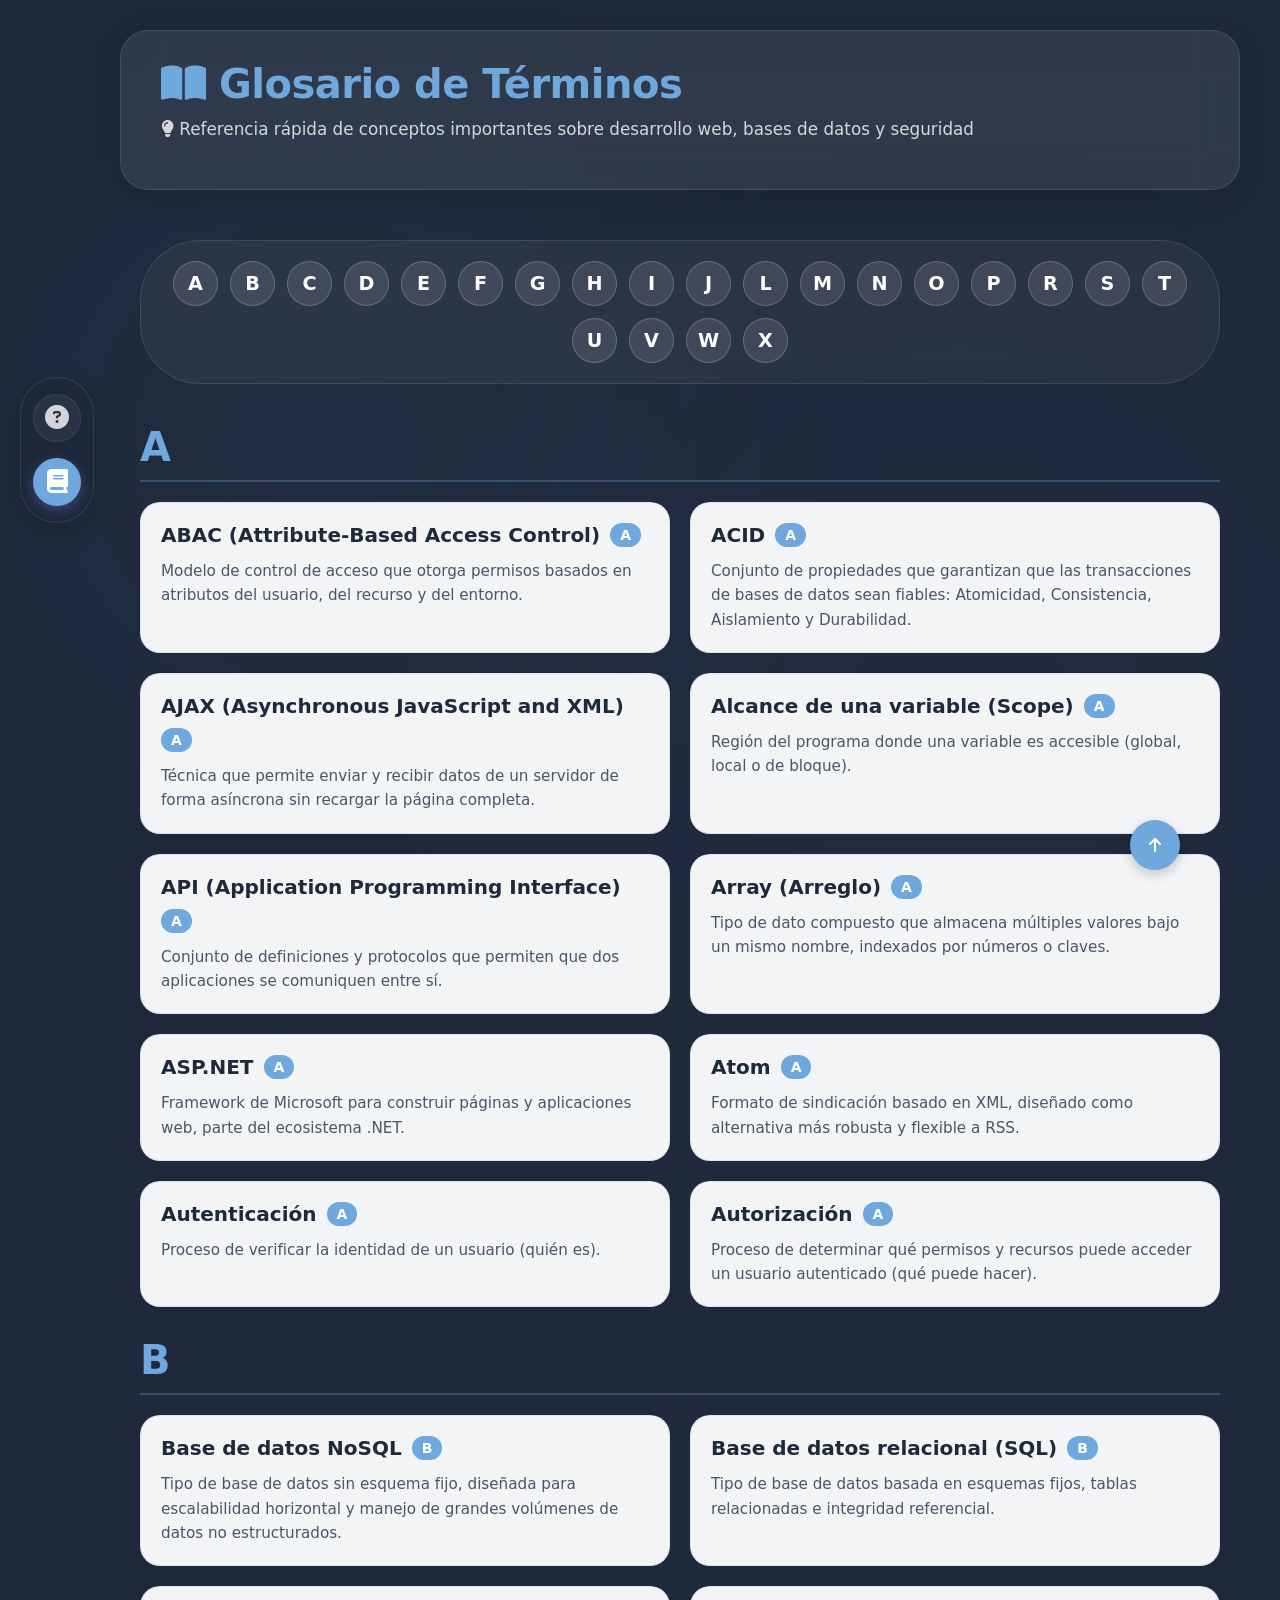
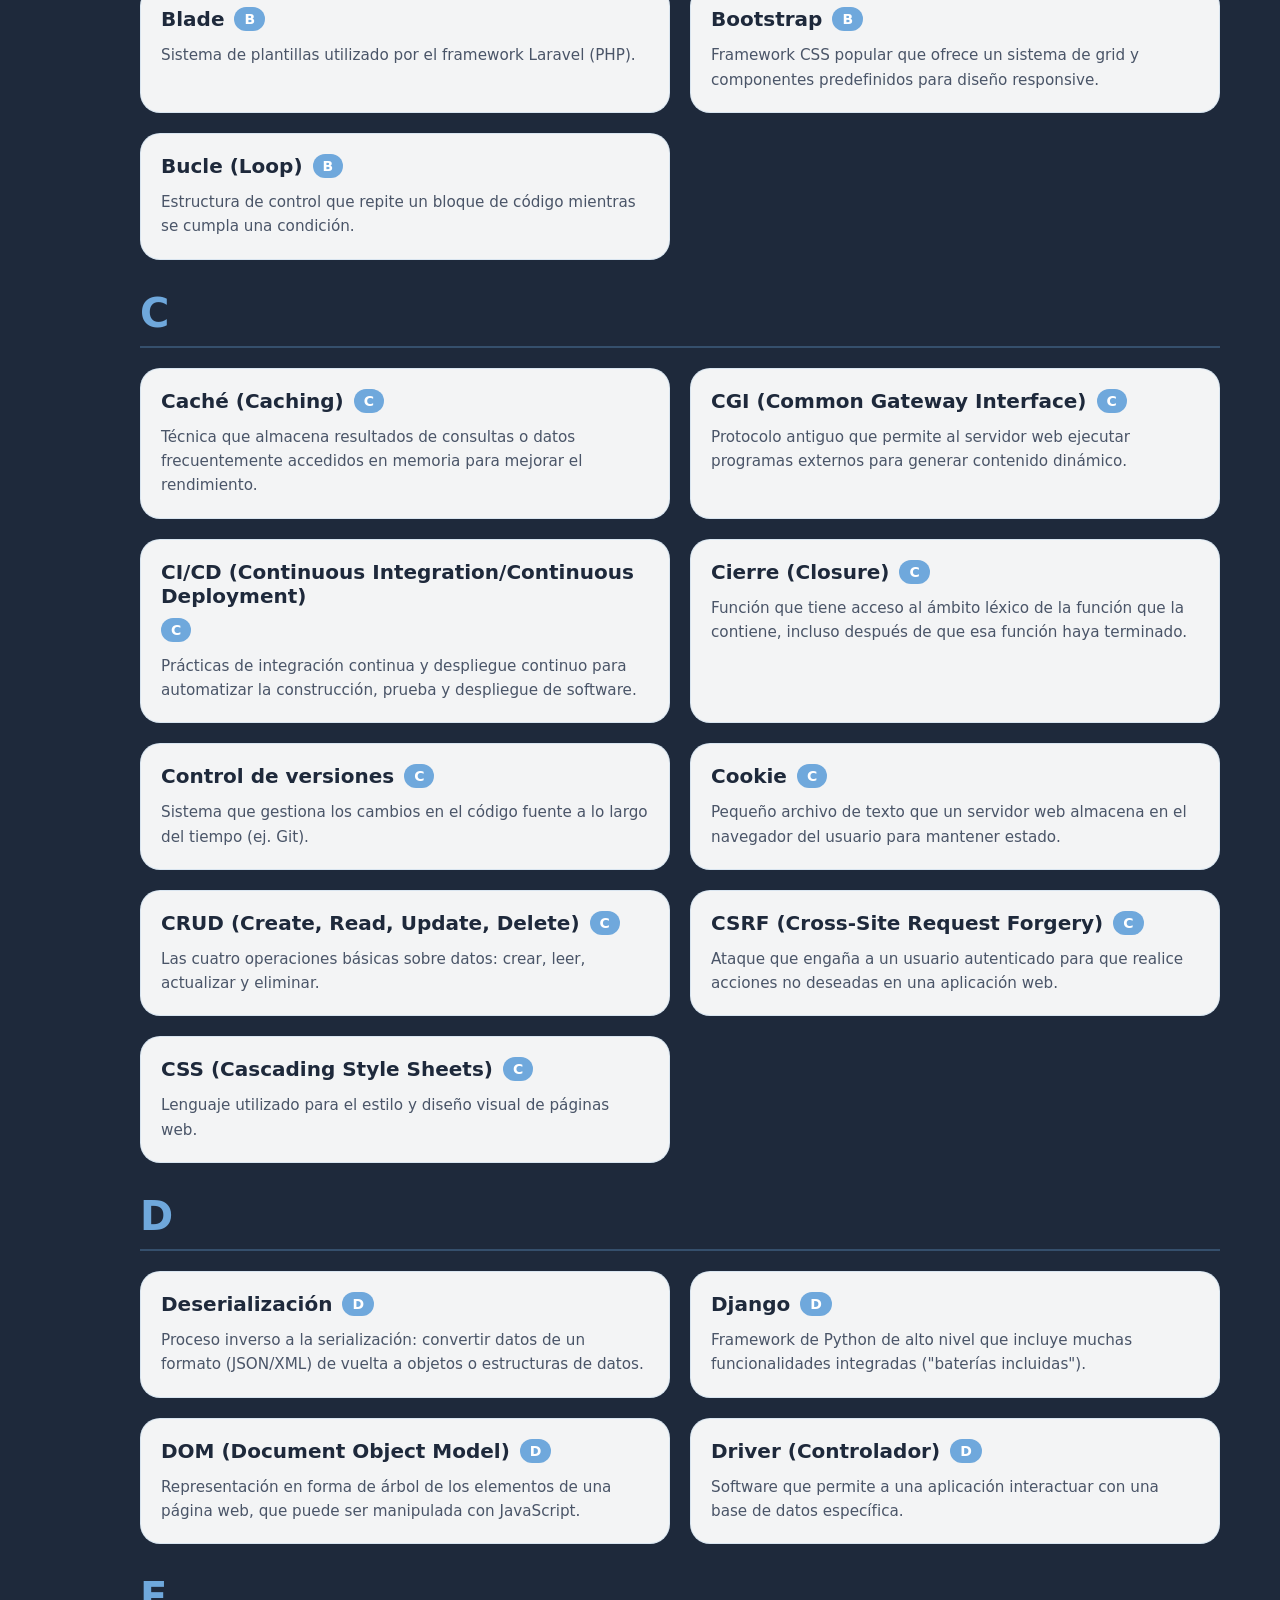
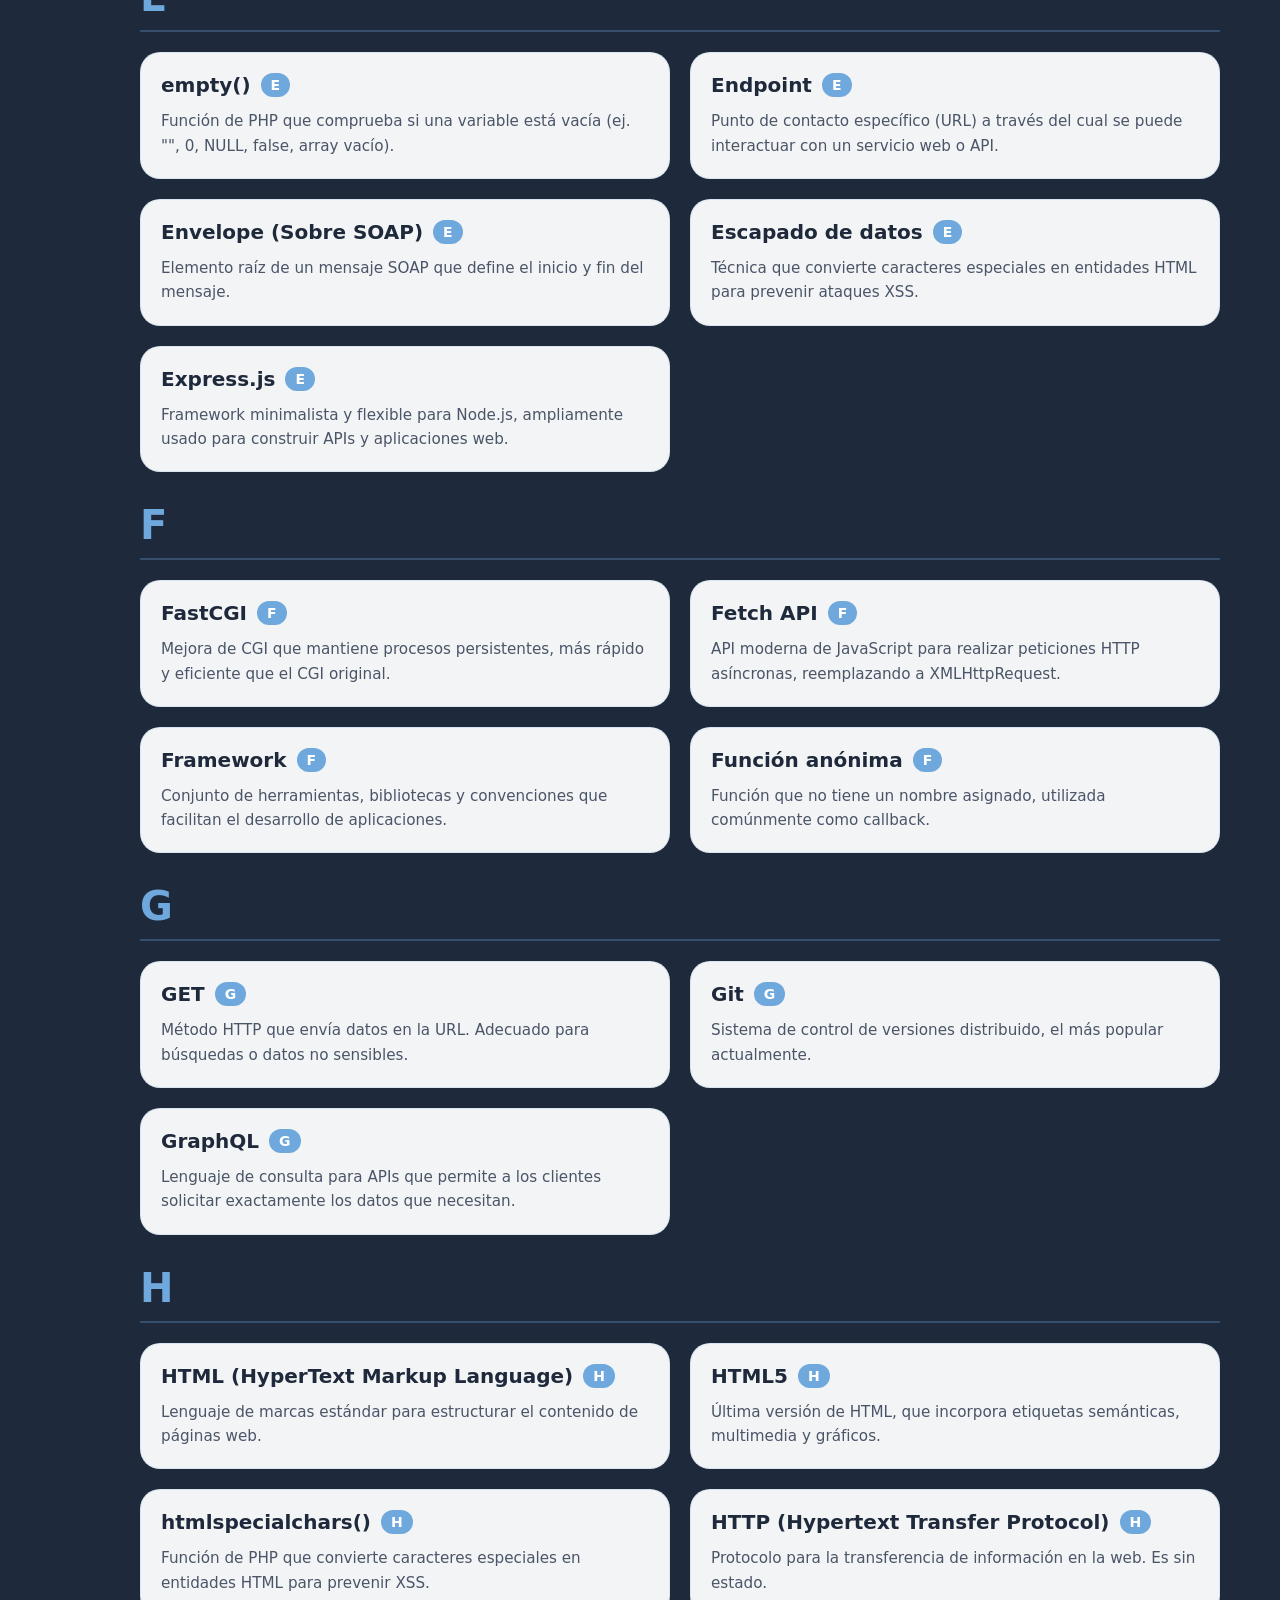
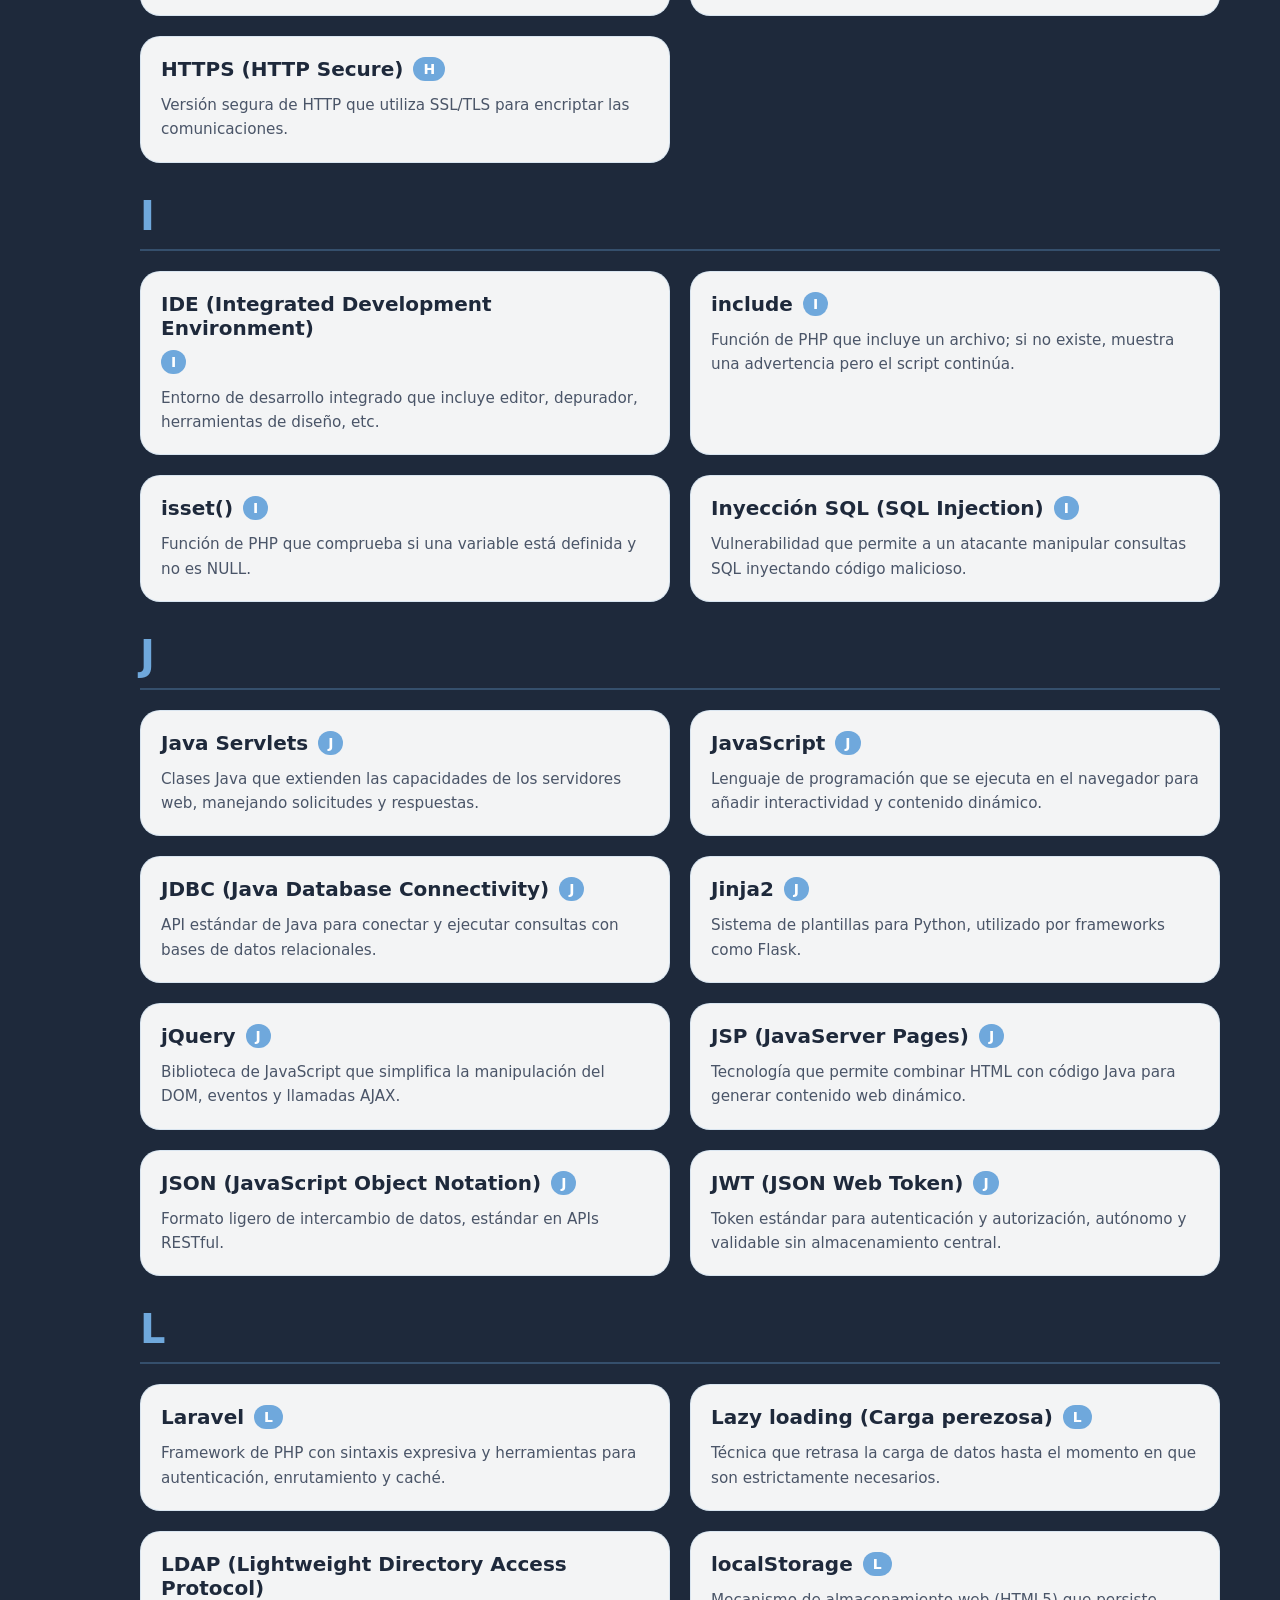
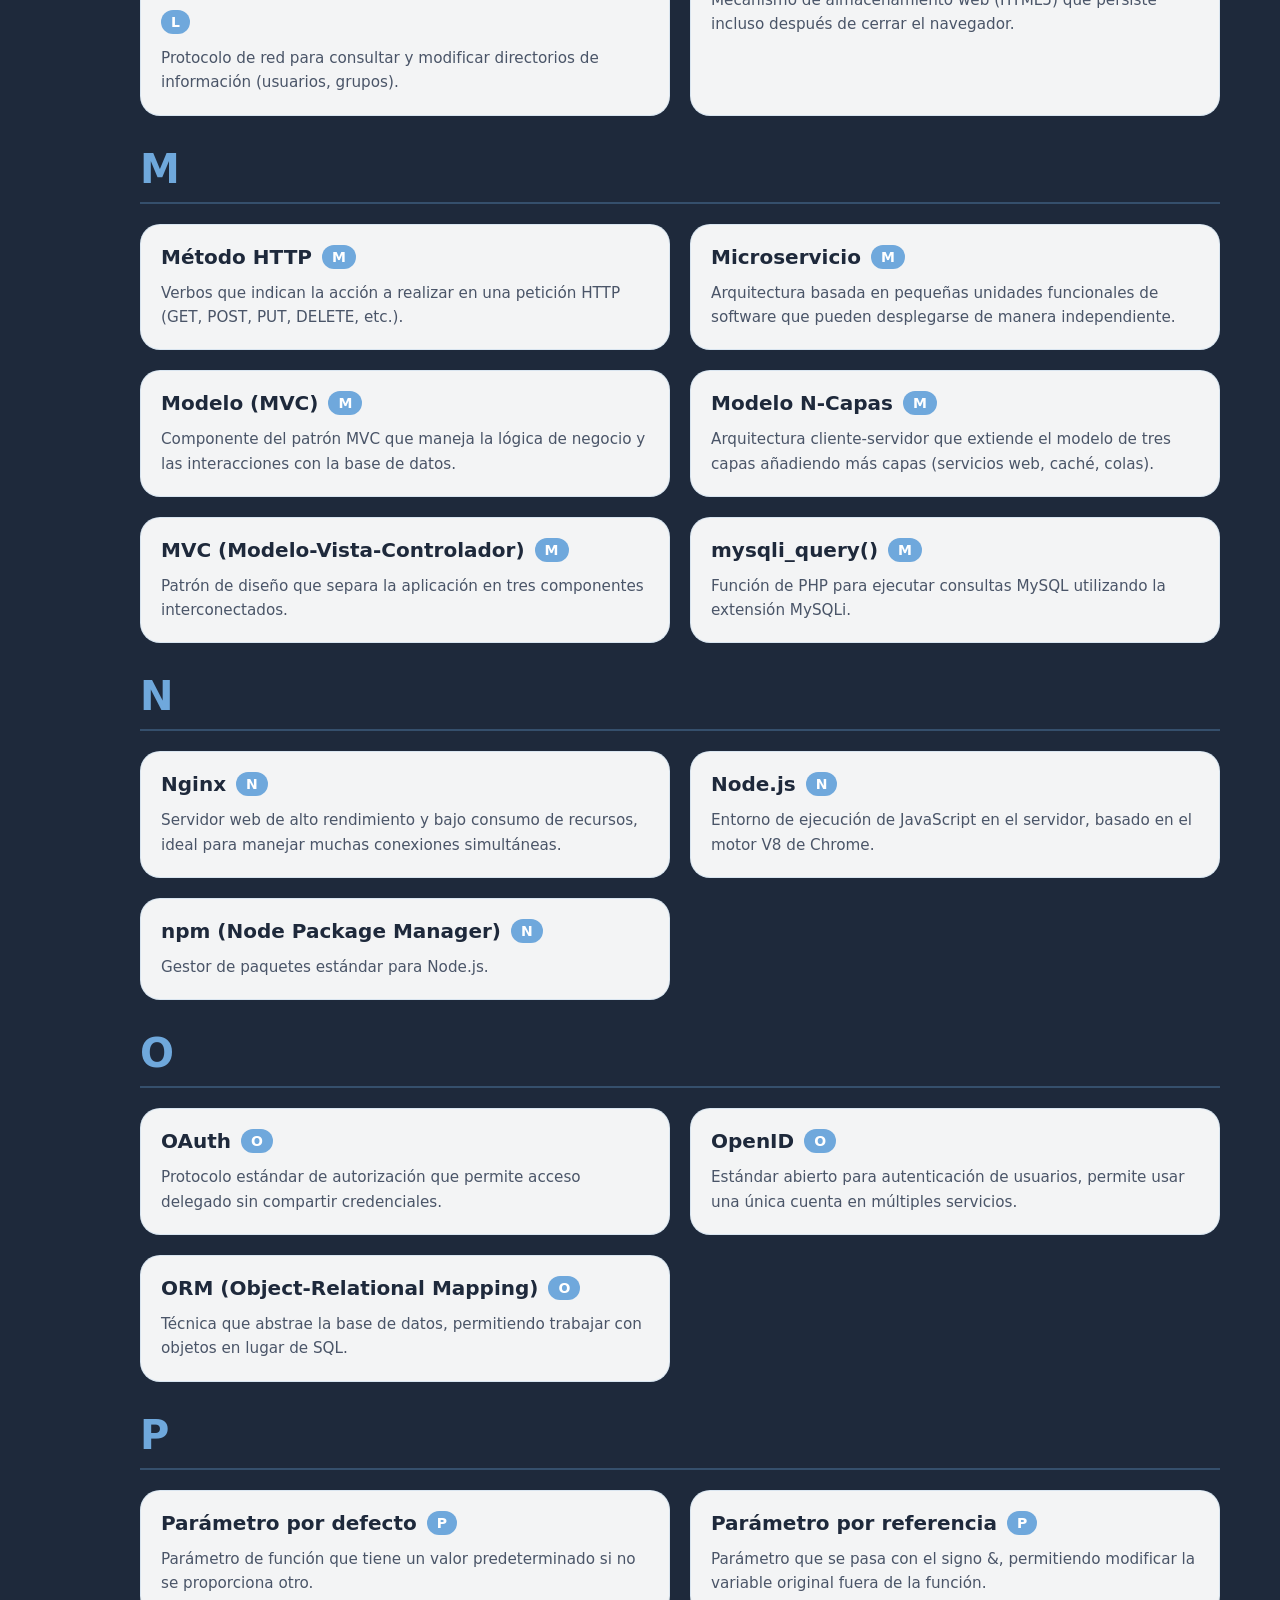
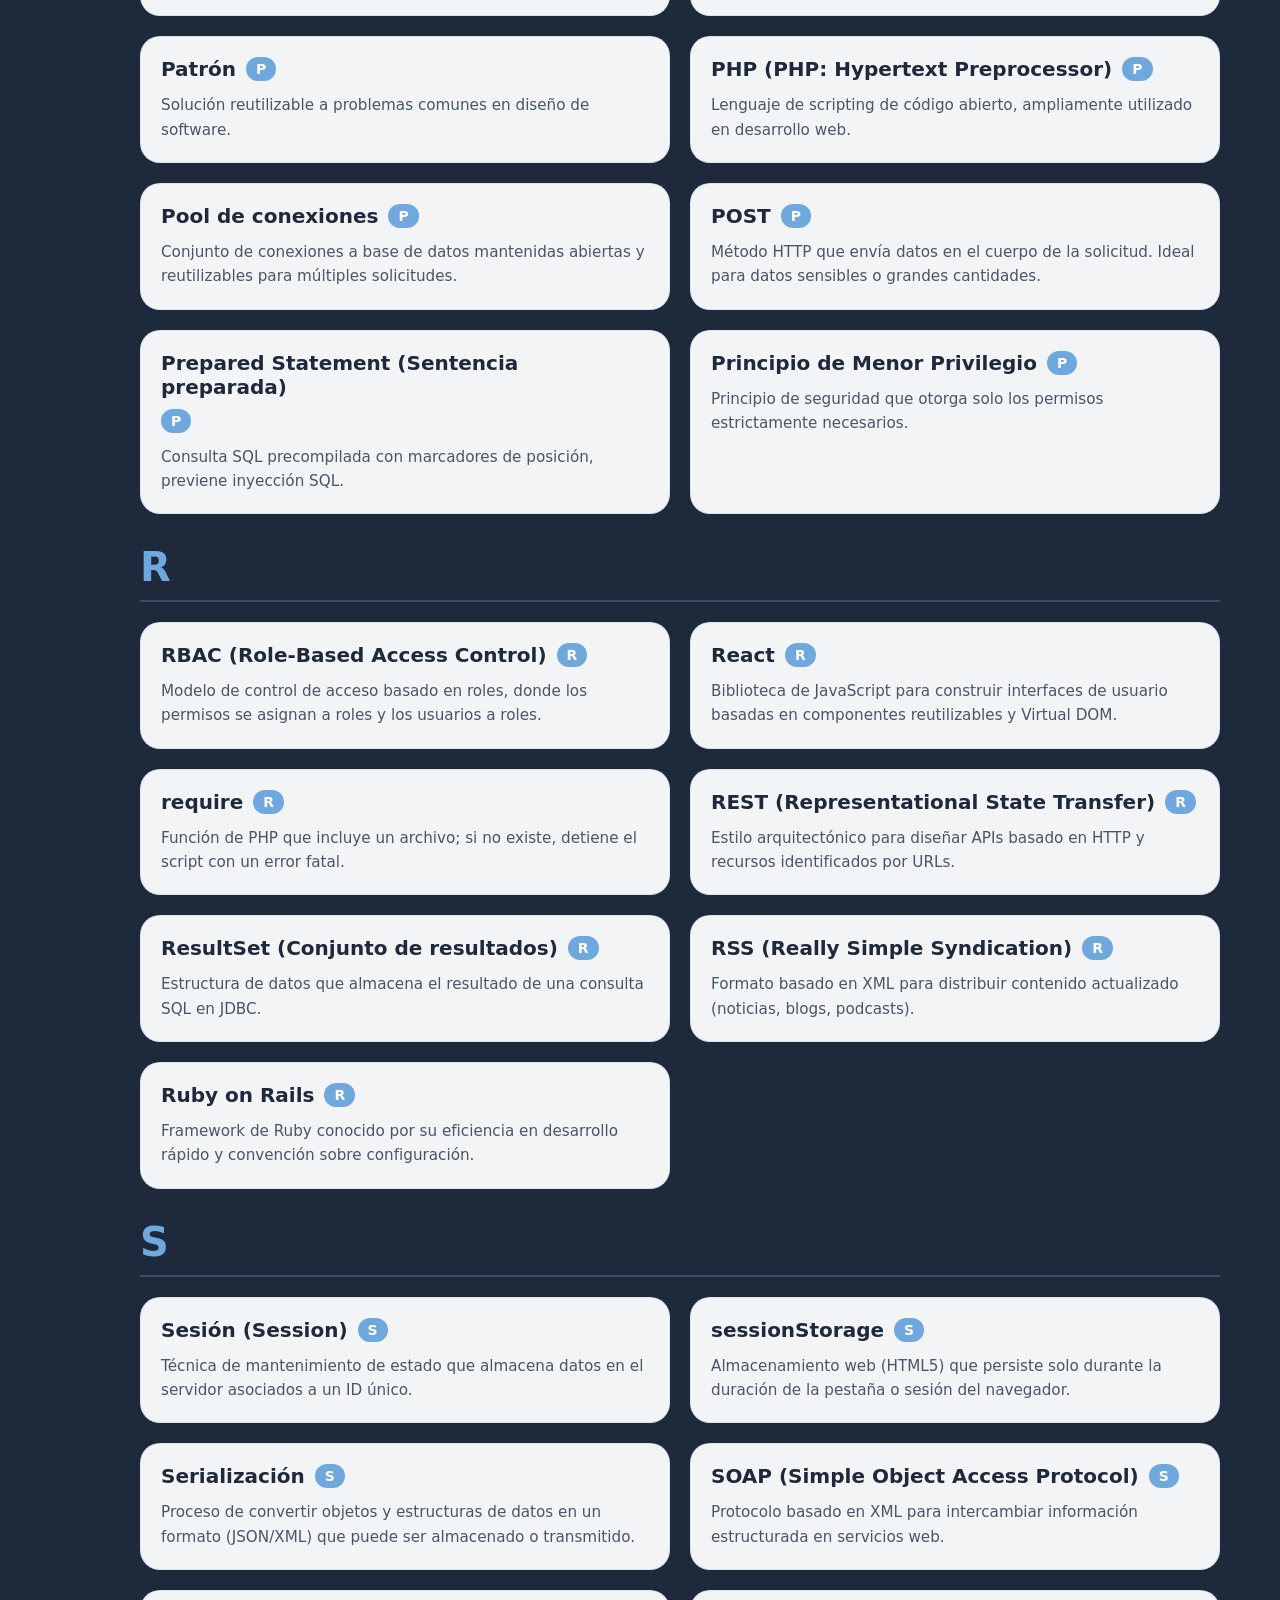
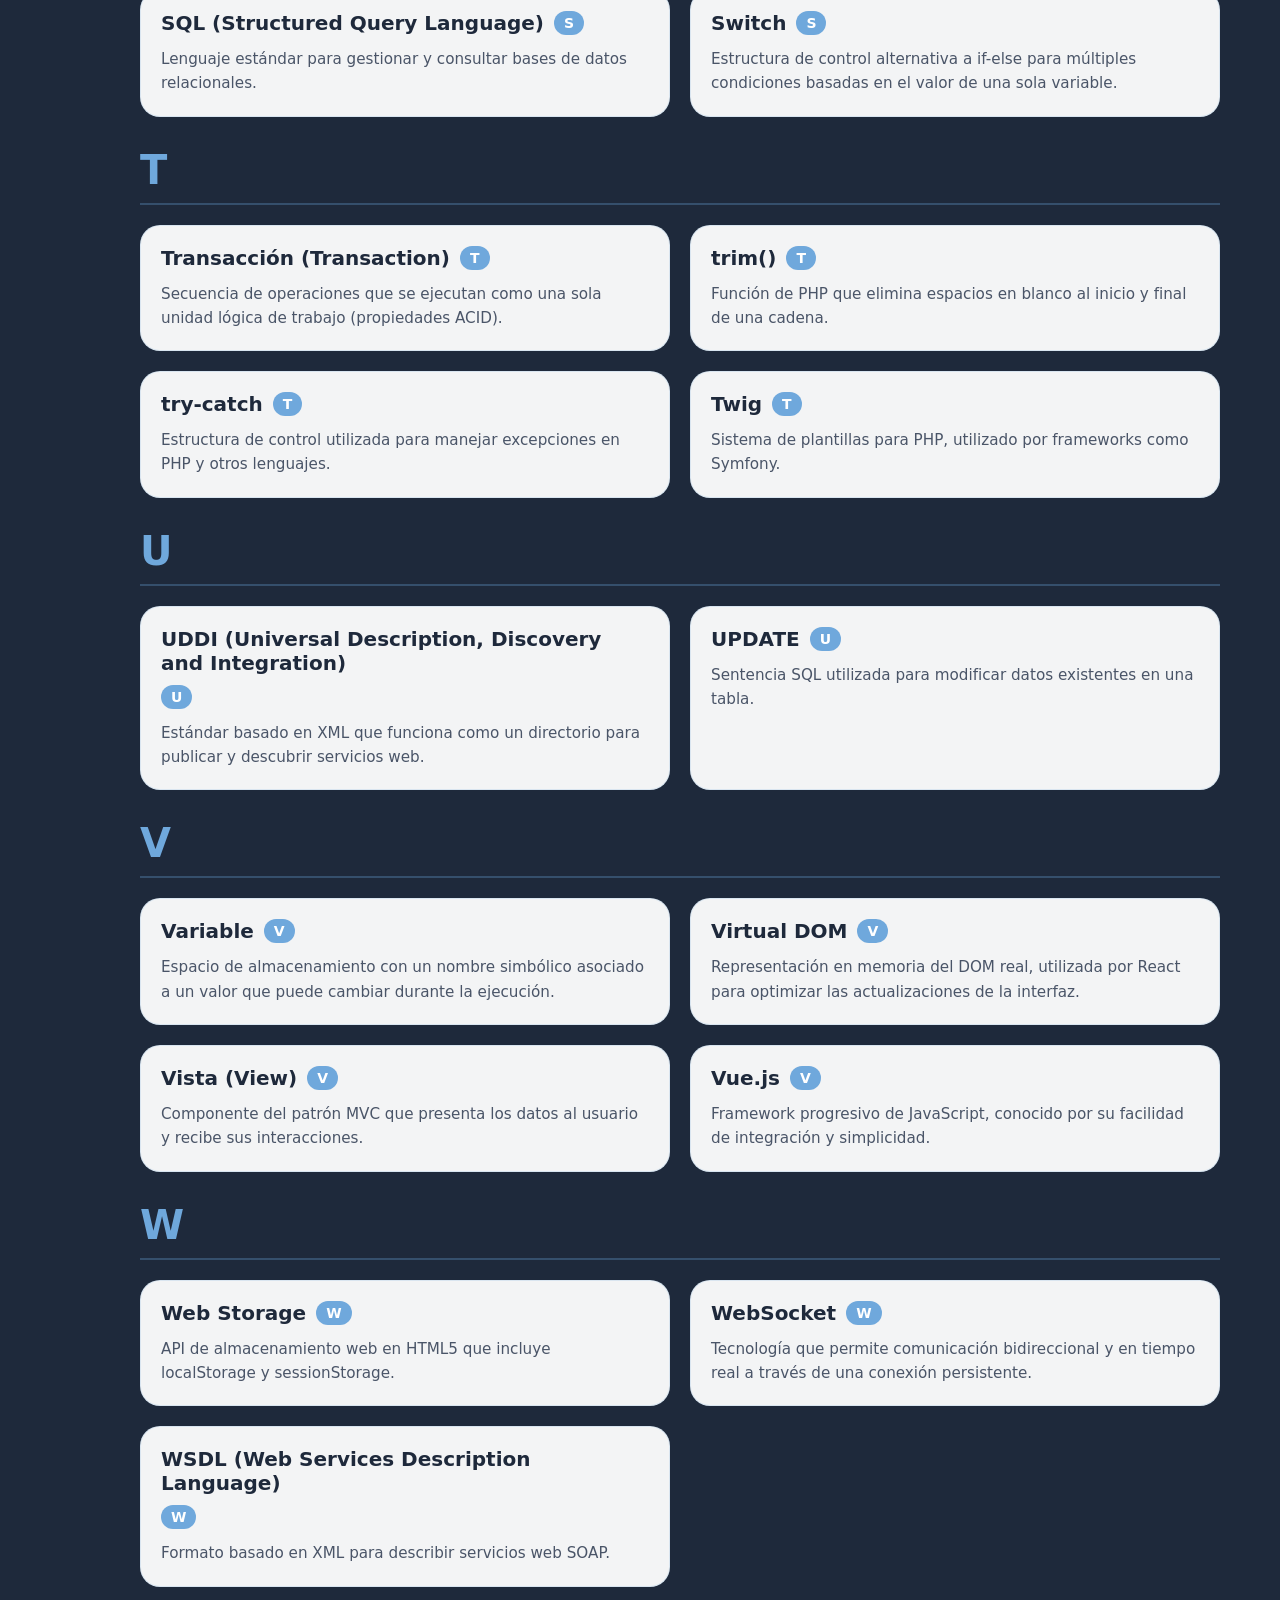
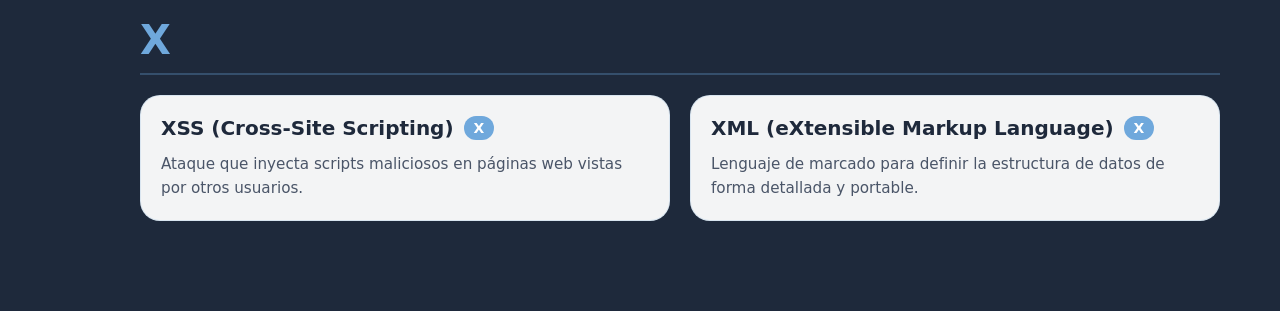
==== glossary.html @ 08b2f238 "Commit inicial: aplicación de test con glosario y guardado de progreso" ====
<!DOCTYPE html>
<html lang="es">
<head>
    <meta charset="UTF-8">
    <meta name="viewport" content="width=device-width, initial-scale=1.0">
    <title>Glosario - Quiz Test</title>
    <link rel="stylesheet" href="https://cdnjs.cloudflare.com/ajax/libs/font-awesome/6.4.0/css/all.min.css">
    <link rel="stylesheet" href="style.css">
    <style>
        /* Estilos específicos para el glosario */
        .glossary-container {
            max-width: 1200px;
            margin: 0 auto;
            padding: 20px;
        }

        .glossary-header {
            text-align: center;
            margin-bottom: 40px;
        }

        .glossary-header h1 {
            font-size: 2.5em;
            color: #6fa8dc;
            margin-bottom: 10px;
        }

        .glossary-header p {
            color: rgba(255, 255, 255, 0.8);
        }

        /* Letras de navegación rápida */
        .letter-nav {
            display: flex;
            flex-wrap: wrap;
            justify-content: center;
            gap: 12px;
            margin-bottom: 40px;
            padding: 20px;
            background: rgba(255, 255, 255, 0.05);
            backdrop-filter: blur(10px);
            border-radius: 60px;
            border: 1px solid rgba(255, 255, 255, 0.1);
            position: sticky;
            top: 20px;
            z-index: 10;
        }

        .letter-link {
            width: 45px;
            height: 45px;
            display: flex;
            align-items: center;
            justify-content: center;
            background: rgba(255, 255, 255, 0.1);
            border-radius: 50%;
            text-decoration: none;
            color: white;
            font-weight: bold;
            font-size: 1.2em;
            transition: all 0.3s ease;
            border: 1px solid rgba(255, 255, 255, 0.2);
        }

        .letter-link:hover {
            background: #6fa8dc;
            transform: translateY(-2px);
            box-shadow: 0 4px 12px rgba(111, 168, 220, 0.4);
        }

        /* Tarjetas de términos */
        .terms-section {
            margin-bottom: 40px;
        }

        .letter-section {
            margin-bottom: 30px;
            scroll-margin-top: 100px;
        }

        .letter-title {
            font-size: 2.5em;
            font-weight: 800;
            color: #6fa8dc;
            margin-bottom: 20px;
            padding-bottom: 10px;
            border-bottom: 2px solid rgba(111, 168, 220, 0.3);
        }

        .terms-grid {
            display: grid;
            grid-template-columns: repeat(auto-fill, minmax(350px, 1fr));
            gap: 20px;
        }

        .term-card {
            background: rgba(255, 255, 255, 0.95);
            border-radius: 20px;
            padding: 20px;
            transition: all 0.3s ease;
            border: 1px solid rgba(111, 168, 220, 0.2);
            cursor: pointer;
        }

        .term-card:hover {
            transform: translateY(-4px);
            box-shadow: 0 12px 28px rgba(0, 0, 0, 0.15);
            border-color: rgba(111, 168, 220, 0.5);
        }

        .term-title {
            font-size: 1.25em;
            font-weight: 700;
            color: #1E293B;
            margin-bottom: 12px;
            display: flex;
            align-items: center;
            gap: 10px;
            flex-wrap: wrap;
        }

        .term-badge {
            background: #6fa8dc;
            color: white;
            padding: 4px 10px;
            border-radius: 20px;
            font-size: 0.7em;
            font-weight: 600;
        }

        .term-definition {
            color: #4a5568;
            line-height: 1.6;
            font-size: 0.95em;
        }

        .back-to-top {
            position: fixed;
            bottom: 30px;
            right: 100px;
            width: 50px;
            height: 50px;
            background: #6fa8dc;
            border-radius: 50%;
            display: flex;
            align-items: center;
            justify-content: center;
            text-decoration: none;
            color: white;
            font-weight: bold;
            transition: all 0.3s ease;
            box-shadow: 0 4px 12px rgba(0, 0, 0, 0.2);
            z-index: 20;
        }

        .back-to-top:hover {
            transform: translateY(-3px);
            box-shadow: 0 6px 16px rgba(111, 114, 220, 0.4);
            background: #7fb8ec;
        }

        @media (max-width: 768px) {
            .terms-grid {
                grid-template-columns: 1fr;
            }
            
            .letter-nav {
                gap: 8px;
            }
            
            .letter-link {
                width: 35px;
                height: 35px;
                font-size: 1em;
            }
            
            .back-to-top {
                right: 20px;
                bottom: 20px;
            }
        }
    </style>
</head>
<body>
    <div class="container">
        <header>
            <h1><i class="fas fa-book-open"></i> Glosario de Términos</h1>
            <p><i class="fas fa-lightbulb"></i> Referencia rápida de conceptos importantes sobre desarrollo web, bases de datos y seguridad</p>
        </header>

        <div id="floating-menu"></div>

        <div class="glossary-container">
            <div class="letter-nav" id="letterNav"></div>
            <div class="terms-section" id="glossaryContent"></div>
            <a href="#" class="back-to-top" id="backToTop"><i class="fas fa-arrow-up"></i></a>
        </div>
    </div>

    <script>
        const glossaryData = {
            'A': [
                { term: 'ABAC (Attribute-Based Access Control)', definition: 'Modelo de control de acceso que otorga permisos basados en atributos del usuario, del recurso y del entorno.' },
                { term: 'ACID', definition: 'Conjunto de propiedades que garantizan que las transacciones de bases de datos sean fiables: Atomicidad, Consistencia, Aislamiento y Durabilidad.' },
                { term: 'AJAX (Asynchronous JavaScript and XML)', definition: 'Técnica que permite enviar y recibir datos de un servidor de forma asíncrona sin recargar la página completa.' },
                { term: 'Alcance de una variable (Scope)', definition: 'Región del programa donde una variable es accesible (global, local o de bloque).' },
                { term: 'API (Application Programming Interface)', definition: 'Conjunto de definiciones y protocolos que permiten que dos aplicaciones se comuniquen entre sí.' },
                { term: 'Array (Arreglo)', definition: 'Tipo de dato compuesto que almacena múltiples valores bajo un mismo nombre, indexados por números o claves.' },
                { term: 'ASP.NET', definition: 'Framework de Microsoft para construir páginas y aplicaciones web, parte del ecosistema .NET.' },
                { term: 'Atom', definition: 'Formato de sindicación basado en XML, diseñado como alternativa más robusta y flexible a RSS.' },
                { term: 'Autenticación', definition: 'Proceso de verificar la identidad de un usuario (quién es).' },
                { term: 'Autorización', definition: 'Proceso de determinar qué permisos y recursos puede acceder un usuario autenticado (qué puede hacer).' }
            ],
            'B': [
                { term: 'Base de datos NoSQL', definition: 'Tipo de base de datos sin esquema fijo, diseñada para escalabilidad horizontal y manejo de grandes volúmenes de datos no estructurados.' },
                { term: 'Base de datos relacional (SQL)', definition: 'Tipo de base de datos basada en esquemas fijos, tablas relacionadas e integridad referencial.' },
                { term: 'Blade', definition: 'Sistema de plantillas utilizado por el framework Laravel (PHP).' },
                { term: 'Bootstrap', definition: 'Framework CSS popular que ofrece un sistema de grid y componentes predefinidos para diseño responsive.' },
                { term: 'Bucle (Loop)', definition: 'Estructura de control que repite un bloque de código mientras se cumpla una condición.' }
            ],
            'C': [
                { term: 'Caché (Caching)', definition: 'Técnica que almacena resultados de consultas o datos frecuentemente accedidos en memoria para mejorar el rendimiento.' },
                { term: 'CGI (Common Gateway Interface)', definition: 'Protocolo antiguo que permite al servidor web ejecutar programas externos para generar contenido dinámico.' },
                { term: 'CI/CD (Continuous Integration/Continuous Deployment)', definition: 'Prácticas de integración continua y despliegue continuo para automatizar la construcción, prueba y despliegue de software.' },
                { term: 'Cierre (Closure)', definition: 'Función que tiene acceso al ámbito léxico de la función que la contiene, incluso después de que esa función haya terminado.' },
                { term: 'Control de versiones', definition: 'Sistema que gestiona los cambios en el código fuente a lo largo del tiempo (ej. Git).' },
                { term: 'Cookie', definition: 'Pequeño archivo de texto que un servidor web almacena en el navegador del usuario para mantener estado.' },
                { term: 'CRUD (Create, Read, Update, Delete)', definition: 'Las cuatro operaciones básicas sobre datos: crear, leer, actualizar y eliminar.' },
                { term: 'CSRF (Cross-Site Request Forgery)', definition: 'Ataque que engaña a un usuario autenticado para que realice acciones no deseadas en una aplicación web.' },
                { term: 'CSS (Cascading Style Sheets)', definition: 'Lenguaje utilizado para el estilo y diseño visual de páginas web.' }
            ],
            'D': [
                { term: 'Deserialización', definition: 'Proceso inverso a la serialización: convertir datos de un formato (JSON/XML) de vuelta a objetos o estructuras de datos.' },
                { term: 'Django', definition: 'Framework de Python de alto nivel que incluye muchas funcionalidades integradas ("baterías incluidas").' },
                { term: 'DOM (Document Object Model)', definition: 'Representación en forma de árbol de los elementos de una página web, que puede ser manipulada con JavaScript.' },
                { term: 'Driver (Controlador)', definition: 'Software que permite a una aplicación interactuar con una base de datos específica.' }
            ],
            'E': [
                { term: 'empty()', definition: 'Función de PHP que comprueba si una variable está vacía (ej. "", 0, NULL, false, array vacío).' },
                { term: 'Endpoint', definition: 'Punto de contacto específico (URL) a través del cual se puede interactuar con un servicio web o API.' },
                { term: 'Envelope (Sobre SOAP)', definition: 'Elemento raíz de un mensaje SOAP que define el inicio y fin del mensaje.' },
                { term: 'Escapado de datos', definition: 'Técnica que convierte caracteres especiales en entidades HTML para prevenir ataques XSS.' },
                { term: 'Express.js', definition: 'Framework minimalista y flexible para Node.js, ampliamente usado para construir APIs y aplicaciones web.' }
            ],
            'F': [
                { term: 'FastCGI', definition: 'Mejora de CGI que mantiene procesos persistentes, más rápido y eficiente que el CGI original.' },
                { term: 'Fetch API', definition: 'API moderna de JavaScript para realizar peticiones HTTP asíncronas, reemplazando a XMLHttpRequest.' },
                { term: 'Framework', definition: 'Conjunto de herramientas, bibliotecas y convenciones que facilitan el desarrollo de aplicaciones.' },
                { term: 'Función anónima', definition: 'Función que no tiene un nombre asignado, utilizada comúnmente como callback.' }
            ],
            'G': [
                { term: 'GET', definition: 'Método HTTP que envía datos en la URL. Adecuado para búsquedas o datos no sensibles.' },
                { term: 'Git', definition: 'Sistema de control de versiones distribuido, el más popular actualmente.' },
                { term: 'GraphQL', definition: 'Lenguaje de consulta para APIs que permite a los clientes solicitar exactamente los datos que necesitan.' }
            ],
            'H': [
                { term: 'HTML (HyperText Markup Language)', definition: 'Lenguaje de marcas estándar para estructurar el contenido de páginas web.' },
                { term: 'HTML5', definition: 'Última versión de HTML, que incorpora etiquetas semánticas, multimedia y gráficos.' },
                { term: 'htmlspecialchars()', definition: 'Función de PHP que convierte caracteres especiales en entidades HTML para prevenir XSS.' },
                { term: 'HTTP (Hypertext Transfer Protocol)', definition: 'Protocolo para la transferencia de información en la web. Es sin estado.' },
                { term: 'HTTPS (HTTP Secure)', definition: 'Versión segura de HTTP que utiliza SSL/TLS para encriptar las comunicaciones.' }
            ],
            'I': [
                { term: 'IDE (Integrated Development Environment)', definition: 'Entorno de desarrollo integrado que incluye editor, depurador, herramientas de diseño, etc.' },
                { term: 'include', definition: 'Función de PHP que incluye un archivo; si no existe, muestra una advertencia pero el script continúa.' },
                { term: 'isset()', definition: 'Función de PHP que comprueba si una variable está definida y no es NULL.' },
                { term: 'Inyección SQL (SQL Injection)', definition: 'Vulnerabilidad que permite a un atacante manipular consultas SQL inyectando código malicioso.' }
            ],
            'J': [
                { term: 'Java Servlets', definition: 'Clases Java que extienden las capacidades de los servidores web, manejando solicitudes y respuestas.' },
                { term: 'JavaScript', definition: 'Lenguaje de programación que se ejecuta en el navegador para añadir interactividad y contenido dinámico.' },
                { term: 'JDBC (Java Database Connectivity)', definition: 'API estándar de Java para conectar y ejecutar consultas con bases de datos relacionales.' },
                { term: 'Jinja2', definition: 'Sistema de plantillas para Python, utilizado por frameworks como Flask.' },
                { term: 'jQuery', definition: 'Biblioteca de JavaScript que simplifica la manipulación del DOM, eventos y llamadas AJAX.' },
                { term: 'JSP (JavaServer Pages)', definition: 'Tecnología que permite combinar HTML con código Java para generar contenido web dinámico.' },
                { term: 'JSON (JavaScript Object Notation)', definition: 'Formato ligero de intercambio de datos, estándar en APIs RESTful.' },
                { term: 'JWT (JSON Web Token)', definition: 'Token estándar para autenticación y autorización, autónomo y validable sin almacenamiento central.' }
            ],
            'L': [
                { term: 'Laravel', definition: 'Framework de PHP con sintaxis expresiva y herramientas para autenticación, enrutamiento y caché.' },
                { term: 'Lazy loading (Carga perezosa)', definition: 'Técnica que retrasa la carga de datos hasta el momento en que son estrictamente necesarios.' },
                { term: 'LDAP (Lightweight Directory Access Protocol)', definition: 'Protocolo de red para consultar y modificar directorios de información (usuarios, grupos).' },
                { term: 'localStorage', definition: 'Mecanismo de almacenamiento web (HTML5) que persiste incluso después de cerrar el navegador.' }
            ],
            'M': [
                { term: 'Método HTTP', definition: 'Verbos que indican la acción a realizar en una petición HTTP (GET, POST, PUT, DELETE, etc.).' },
                { term: 'Microservicio', definition: 'Arquitectura basada en pequeñas unidades funcionales de software que pueden desplegarse de manera independiente.' },
                { term: 'Modelo (MVC)', definition: 'Componente del patrón MVC que maneja la lógica de negocio y las interacciones con la base de datos.' },
                { term: 'Modelo N-Capas', definition: 'Arquitectura cliente-servidor que extiende el modelo de tres capas añadiendo más capas (servicios web, caché, colas).' },
                { term: 'MVC (Modelo-Vista-Controlador)', definition: 'Patrón de diseño que separa la aplicación en tres componentes interconectados.' },
                { term: 'mysqli_query()', definition: 'Función de PHP para ejecutar consultas MySQL utilizando la extensión MySQLi.' }
            ],
            'N': [
                { term: 'Nginx', definition: 'Servidor web de alto rendimiento y bajo consumo de recursos, ideal para manejar muchas conexiones simultáneas.' },
                { term: 'Node.js', definition: 'Entorno de ejecución de JavaScript en el servidor, basado en el motor V8 de Chrome.' },
                { term: 'npm (Node Package Manager)', definition: 'Gestor de paquetes estándar para Node.js.' }
            ],
            'O': [
                { term: 'OAuth', definition: 'Protocolo estándar de autorización que permite acceso delegado sin compartir credenciales.' },
                { term: 'OpenID', definition: 'Estándar abierto para autenticación de usuarios, permite usar una única cuenta en múltiples servicios.' },
                { term: 'ORM (Object-Relational Mapping)', definition: 'Técnica que abstrae la base de datos, permitiendo trabajar con objetos en lugar de SQL.' }
            ],
            'P': [
                { term: 'Parámetro por defecto', definition: 'Parámetro de función que tiene un valor predeterminado si no se proporciona otro.' },
                { term: 'Parámetro por referencia', definition: 'Parámetro que se pasa con el signo &, permitiendo modificar la variable original fuera de la función.' },
                { term: 'Patrón', definition: 'Solución reutilizable a problemas comunes en diseño de software.' },
                { term: 'PHP (PHP: Hypertext Preprocessor)', definition: 'Lenguaje de scripting de código abierto, ampliamente utilizado en desarrollo web.' },
                { term: 'Pool de conexiones', definition: 'Conjunto de conexiones a base de datos mantenidas abiertas y reutilizables para múltiples solicitudes.' },
                { term: 'POST', definition: 'Método HTTP que envía datos en el cuerpo de la solicitud. Ideal para datos sensibles o grandes cantidades.' },
                { term: 'Prepared Statement (Sentencia preparada)', definition: 'Consulta SQL precompilada con marcadores de posición, previene inyección SQL.' },
                { term: 'Principio de Menor Privilegio', definition: 'Principio de seguridad que otorga solo los permisos estrictamente necesarios.' }
            ],
            'R': [
                { term: 'RBAC (Role-Based Access Control)', definition: 'Modelo de control de acceso basado en roles, donde los permisos se asignan a roles y los usuarios a roles.' },
                { term: 'React', definition: 'Biblioteca de JavaScript para construir interfaces de usuario basadas en componentes reutilizables y Virtual DOM.' },
                { term: 'require', definition: 'Función de PHP que incluye un archivo; si no existe, detiene el script con un error fatal.' },
                { term: 'REST (Representational State Transfer)', definition: 'Estilo arquitectónico para diseñar APIs basado en HTTP y recursos identificados por URLs.' },
                { term: 'ResultSet (Conjunto de resultados)', definition: 'Estructura de datos que almacena el resultado de una consulta SQL en JDBC.' },
                { term: 'RSS (Really Simple Syndication)', definition: 'Formato basado en XML para distribuir contenido actualizado (noticias, blogs, podcasts).' },
                { term: 'Ruby on Rails', definition: 'Framework de Ruby conocido por su eficiencia en desarrollo rápido y convención sobre configuración.' }
            ],
            'S': [
                { term: 'Sesión (Session)', definition: 'Técnica de mantenimiento de estado que almacena datos en el servidor asociados a un ID único.' },
                { term: 'sessionStorage', definition: 'Almacenamiento web (HTML5) que persiste solo durante la duración de la pestaña o sesión del navegador.' },
                { term: 'Serialización', definition: 'Proceso de convertir objetos y estructuras de datos en un formato (JSON/XML) que puede ser almacenado o transmitido.' },
                { term: 'SOAP (Simple Object Access Protocol)', definition: 'Protocolo basado en XML para intercambiar información estructurada en servicios web.' },
                { term: 'SQL (Structured Query Language)', definition: 'Lenguaje estándar para gestionar y consultar bases de datos relacionales.' },
                { term: 'Switch', definition: 'Estructura de control alternativa a if-else para múltiples condiciones basadas en el valor de una sola variable.' }
            ],
            'T': [
                { term: 'Transacción (Transaction)', definition: 'Secuencia de operaciones que se ejecutan como una sola unidad lógica de trabajo (propiedades ACID).' },
                { term: 'trim()', definition: 'Función de PHP que elimina espacios en blanco al inicio y final de una cadena.' },
                { term: 'try-catch', definition: 'Estructura de control utilizada para manejar excepciones en PHP y otros lenguajes.' },
                { term: 'Twig', definition: 'Sistema de plantillas para PHP, utilizado por frameworks como Symfony.' }
            ],
            'U': [
                { term: 'UDDI (Universal Description, Discovery and Integration)', definition: 'Estándar basado en XML que funciona como un directorio para publicar y descubrir servicios web.' },
                { term: 'UPDATE', definition: 'Sentencia SQL utilizada para modificar datos existentes en una tabla.' }
            ],
            'V': [
                { term: 'Variable', definition: 'Espacio de almacenamiento con un nombre simbólico asociado a un valor que puede cambiar durante la ejecución.' },
                { term: 'Virtual DOM', definition: 'Representación en memoria del DOM real, utilizada por React para optimizar las actualizaciones de la interfaz.' },
                { term: 'Vista (View)', definition: 'Componente del patrón MVC que presenta los datos al usuario y recibe sus interacciones.' },
                { term: 'Vue.js', definition: 'Framework progresivo de JavaScript, conocido por su facilidad de integración y simplicidad.' }
            ],
            'W': [
                { term: 'Web Storage', definition: 'API de almacenamiento web en HTML5 que incluye localStorage y sessionStorage.' },
                { term: 'WebSocket', definition: 'Tecnología que permite comunicación bidireccional y en tiempo real a través de una conexión persistente.' },
                { term: 'WSDL (Web Services Description Language)', definition: 'Formato basado en XML para describir servicios web SOAP.' }
            ],
            'X': [
                { term: 'XSS (Cross-Site Scripting)', definition: 'Ataque que inyecta scripts maliciosos en páginas web vistas por otros usuarios.' },
                { term: 'XML (eXtensible Markup Language)', definition: 'Lenguaje de marcado para definir la estructura de datos de forma detallada y portable.' }
            ]
        };

        const letters = Object.keys(glossaryData).sort();
        const letterNav = document.getElementById('letterNav');
        
        letters.forEach(letter => {
            const link = document.createElement('a');
            link.href = `#section-${letter}`;
            link.className = 'letter-link';
            link.textContent = letter;
            letterNav.appendChild(link);
        });

        const glossaryContent = document.getElementById('glossaryContent');
        
        letters.forEach(letter => {
            const terms = glossaryData[letter];
            const section = document.createElement('div');
            section.className = 'letter-section';
            section.id = `section-${letter}`;
            
            section.innerHTML = `
                <h2 class="letter-title">${letter}</h2>
                <div class="terms-grid">
                    ${terms.map(term => `
                        <div class="term-card">
                            <div class="term-title">
                                ${term.term}
                                <span class="term-badge">${letter}</span>
                            </div>
                            <div class="term-definition">${term.definition}</div>
                        </div>
                    `).join('')}
                </div>
            `;
            
            glossaryContent.appendChild(section);
        });

        document.querySelectorAll('.letter-link').forEach(link => {
            link.addEventListener('click', function(e) {
                e.preventDefault();
                const targetId = this.getAttribute('href');
                const targetElement = document.querySelector(targetId);
                if (targetElement) {
                    targetElement.scrollIntoView({ behavior: 'smooth' });
                }
            });
        });

        const backToTop = document.getElementById('backToTop');
        backToTop.addEventListener('click', function(e) {
            e.preventDefault();
            window.scrollTo({ top: 0, behavior: 'smooth' });
        });
    </script>

    <script src="menu.js"></script>
</body>
</html>
---- style.css ----
* {
    margin: 0;
    padding: 0;
    box-sizing: border-box;
}

body {
    font-family: 'Inter', -apple-system, BlinkMacSystemFont, 'Segoe UI', 'Poppins', system-ui, sans-serif;
    background: #1E293B;
    min-height: 100vh;
    padding: 30px 20px;
    position: relative;
}

/* Patrón de fondo sutil */
body::before {
    content: '';
    position: fixed;
    top: 0;
    left: 0;
    right: 0;
    bottom: 0;
    background-image: 
        radial-gradient(circle at 25% 50%, rgba(111, 168, 220, 0.03) 0%, transparent 50%),
        radial-gradient(circle at 75% 80%, rgba(111, 114, 220, 0.03) 0%, transparent 50%);
    pointer-events: none;
    z-index: 0;
}

.container {
    max-width: 1200px;
    margin: 0 auto;
    position: relative;
    z-index: 1;
}

/* Header sin gradiente */
header {
    background: rgba(255, 255, 255, 0.08);
    backdrop-filter: blur(20px);
    border-radius: 28px;
    padding: 30px 40px;
    margin-bottom: 30px;
    border: 1px solid rgba(255, 255, 255, 0.1);
    box-shadow: 0 8px 32px rgba(0, 0, 0, 0.1);
    transition: all 0.3s ease;
}

header:hover {
    background: rgba(255, 255, 255, 0.12);
    border-color: rgba(111, 168, 220, 0.3);
    transform: translateY(-2px);
}

header h1 {
    font-size: 2.5em;
    color: #6fa8dc;
    margin-bottom: 12px;
    letter-spacing: -0.5px;
    font-weight: 700;
}

header p {
    color: rgba(255, 255, 255, 0.8);
    font-size: 1.05em;
    margin-bottom: 20px;
}

/* Stats con diseño de tarjetas */
.stats {
    display: flex;
    justify-content: space-around;
    gap: 20px;
    margin-top: 20px;
    flex-wrap: wrap;
}

.stats span {
    background: rgba(255, 255, 255, 0.05);
    backdrop-filter: blur(10px);
    padding: 10px 20px;
    border-radius: 40px;
    font-size: 0.95em;
    font-weight: 500;
    color: rgba(255, 255, 255, 0.9);
    border: 1px solid rgba(255, 255, 255, 0.1);
    transition: all 0.3s ease;
}

.stats span:hover {
    background: rgba(111, 168, 220, 0.2);
    border-color: #6fa8dc;
    transform: scale(1.02);
}

.stats span:first-child {
    background: rgba(111, 168, 220, 0.15);
}

.stats span:nth-child(2) {
    background: rgba(168, 220, 111, 0.15);
}

.stats span:last-child {
    background: rgba(220, 111, 168, 0.15);
}

main {
    margin-bottom: 30px;
}

/* Contenedor de preguntas */
#quiz-container {
    display: flex;
    flex-direction: column;
    gap: 24px;
}

/* Tarjetas de preguntas */
.question-card {
    background: rgba(255, 255, 255, 0.95);
    border-radius: 24px;
    padding: 28px;
    box-shadow: 0 4px 12px rgba(0, 0, 0, 0.08);
    transition: all 0.3s cubic-bezier(0.4, 0, 0.2, 1);
    border: 1px solid rgba(111, 168, 220, 0.2);
    animation: fadeInUp 0.4s ease-out;
}

@keyframes fadeInUp {
    from {
        opacity: 0;
        transform: translateY(20px);
    }
    to {
        opacity: 1;
        transform: translateY(0);
    }
}

.question-card:hover {
    transform: translateY(-4px);
    box-shadow: 0 12px 28px rgba(0, 0, 0, 0.15);
    border-color: rgba(111, 168, 220, 0.4);
}

/* Texto de pregunta */
.question-text {
    font-size: 1.25em;
    font-weight: 600;
    color: #1E293B;
    margin-bottom: 24px;
    line-height: 1.5;
    padding-bottom: 16px;
    border-bottom: 2px solid rgba(111, 168, 220, 0.2);
}

/* Opciones de respuesta */
.options {
    display: flex;
    flex-direction: column;
    gap: 12px;
    margin-bottom: 20px;
}

.option {
    display: flex;
    align-items: center;
    padding: 12px 18px;
    background: white;
    border: 2px solid #e2e8f0;
    border-radius: 16px;
    cursor: pointer;
    transition: all 0.25s ease;
    position: relative;
    overflow: hidden;
}

.option::before {
    content: '';
    position: absolute;
    top: 0;
    left: 0;
    right: 0;
    bottom: 0;
    background: rgba(111, 168, 220, 0.08);
    opacity: 0;
    transition: opacity 0.3s ease;
    pointer-events: none;
}

.option:hover::before {
    opacity: 1;
}

.option:hover {
    border-color: #6fa8dc;
    transform: translateX(6px);
}

.option.selected {
    background: rgba(111, 168, 220, 0.1);
    border-color: #6f72dc;
}

.option.correct {
    background: #a8dc6f;
    border-color: #a8dc6f;
    color: #1E293B;
}

.option.incorrect {
    background: #dc6fa8;
    border-color: #dc6fa8;
    color: white;
}

.option input[type="radio"] {
    margin-right: 15px;
    transform: scale(1.2);
    accent-color: #6f72dc;
    cursor: pointer;
}

.option label {
    cursor: pointer;
    flex: 1;
    font-size: 0.95em;
    font-weight: 500;
    color: inherit;
}

/* Botón de verificar respuesta */
.check-answer-btn {
    margin-top: 20px;
    padding: 12px 28px;
    background: #6fa8dc;
    color: white;
    border: none;
    border-radius: 40px;
    cursor: pointer;
    font-weight: 600;
    font-size: 0.95em;
    transition: all 0.3s ease;
    box-shadow: 0 2px 8px rgba(111, 114, 220, 0.2);
}

.check-answer-btn:hover {
    transform: translateY(-2px);
    box-shadow: 0 4px 12px rgba(111, 114, 220, 0.3);
    background: #7fb8ec;
}

/* Feedback */
.feedback {
    margin-top: 20px;
    padding: 14px 20px;
    border-radius: 16px;
    font-weight: 600;
    animation: slideDown 0.3s ease;
    backdrop-filter: blur(10px);
}

@keyframes slideDown {
    from {
        opacity: 0;
        transform: translateY(-10px);
    }
    to {
        opacity: 1;
        transform: translateY(0);
    }
}

.feedback.correct {
    background: rgba(168, 220, 111, 0.2);
    color: #2d6a4f;
    border-left: 4px solid #a8dc6f;
}

.feedback.incorrect {
    background: rgba(220, 111, 168, 0.2);
    color: #c92a2a;
    border-left: 4px solid #dc6fa8;
}

/* Navegación */
.navigation {
    display: flex;
    justify-content: space-between;
    gap: 16px;
    margin-top: 20px;
}

.nav-btn {
    flex: 1;
    padding: 14px 28px;
    font-size: 1em;
    font-weight: 600;
    border: none;
    border-radius: 48px;
    cursor: pointer;
    transition: all 0.3s ease;
    background: rgba(255, 255, 255, 0.1);
    backdrop-filter: blur(20px);
    color: white;
    border: 1px solid rgba(255, 255, 255, 0.2);
}

.nav-btn:hover:not(:disabled) {
    transform: translateY(-2px);
    background: rgba(111, 168, 220, 0.3);
    border-color: #6fa8dc;
    box-shadow: 0 4px 12px rgba(111, 168, 220, 0.2);
}

.nav-btn:disabled {
    opacity: 0.4;
    cursor: not-allowed;
}

/* Resultados - tarjeta destacada */
.results {
    text-align: center;
    padding: 48px 32px;
    background: rgba(255, 255, 255, 0.95);
    border-radius: 32px;
    backdrop-filter: blur(20px);
    animation: slideUp 0.5s ease;
    border: 1px solid rgba(111, 168, 220, 0.3);
}

@keyframes slideUp {
    from {
        opacity: 0;
        transform: translateY(30px);
    }
    to {
        opacity: 1;
        transform: translateY(0);
    }
}

.results h2 {
    font-size: 2em;
    color: #6fa8dc;
    margin-bottom: 24px;
}

.results p {
    font-size: 1.2em;
    color: #1E293B;
    margin: 16px 0;
    font-weight: 500;
}

.results #finalScore {
    font-size: 2em;
    font-weight: 800;
    color: #6f72dc;
}

.restart-btn {
    margin-top: 24px;
    padding: 14px 36px;
    font-size: 1.05em;
    font-weight: 600;
    border: none;
    border-radius: 48px;
    cursor: pointer;
    background: #6fa8dc;
    color: white;
    transition: all 0.3s ease;
}

.restart-btn:hover {
    transform: scale(1.03);
    box-shadow: 0 8px 24px rgba(111, 114, 220, 0.3);
    background: #7fb8ec;
}

/* Estilos para bloques de código */
.code-block {
    background: #1e293b;
    color: #e2e8f0;
    padding: 20px;
    border-radius: 12px;
    overflow-x: auto;
    font-family: 'Courier New', 'Fira Code', 'Monaco', monospace;
    font-size: 0.9em;
    line-height: 1.5;
    margin: 15px 0;
    border: 1px solid rgba(111, 168, 220, 0.3);
    box-shadow: 0 2px 8px rgba(0, 0, 0, 0.1);
}

.code-block code {
    font-family: inherit;
    white-space: pre;
    display: block;
    color: #a8dc6f;
}

/* Mensaje de error */
.error-message {
    text-align: center;
    padding: 48px;
    background: rgba(255, 255, 255, 0.95);
    border-radius: 24px;
    color: #dc6fa8;
}

.error-message h3 {
    font-size: 1.5em;
    margin-bottom: 16px;
}

/* Botón de reinicio flotante */
.reset-quiz-btn {
    position: fixed;
    bottom: 20px;
    right: 20px;
    background: #6fa8dc;
    color: white;
    border: none;
    padding: 12px 24px;
    border-radius: 50px;
    font-weight: 600;
    cursor: pointer;
    font-size: 0.9em;
    z-index: 1000;
    transition: all 0.3s ease;
    box-shadow: 0 4px 12px rgba(0, 0, 0, 0.2);
    display: flex;
    align-items: center;
    gap: 8px;
}

.reset-quiz-btn:hover {
    transform: translateY(-2px);
    box-shadow: 0 6px 16px rgba(111, 168, 220, 0.4);
    background: #7fb8ec;
}

/* Toast notifications */
.toast {
    position: fixed;
    bottom: 20px;
    left: 50%;
    transform: translateX(-50%);
    padding: 12px 24px;
    border-radius: 8px;
    font-weight: 500;
    z-index: 2000;
    animation: slideUp 0.3s ease;
    box-shadow: 0 4px 12px rgba(0, 0, 0, 0.2);
    font-family: 'Inter', sans-serif;
}

.toast-success {
    background: #a8dc6f;
    color: #1E293B;
}

.toast-info {
    background: #6fa8dc;
    color: white;
}

/* Responsive Design */
@media (max-width: 768px) {
    body {
        padding: 16px;
    }
    
    header {
        padding: 20px;
    }
    
    header h1 {
        font-size: 1.75em;
    }
    
    .question-card {
        padding: 20px;
    }
    
    .question-text {
        font-size: 1.05em;
    }
    
    .stats {
        flex-direction: column;
        gap: 10px;
    }
    
    .stats span {
        text-align: center;
    }
    
    .option {
        padding: 10px 14px;
    }
    
    .option label {
        font-size: 0.85em;
    }
    
    .nav-btn {
        padding: 12px 20px;
    }
    
    .results {
        padding: 32px 20px;
    }
    
    .results h2 {
        font-size: 1.5em;
    }
    
    .code-block {
        font-size: 0.8em;
        padding: 15px;
        overflow-x: auto;
        white-space: pre-wrap;
        word-break: break-word;
    }
    
    .reset-quiz-btn {
        bottom: 80px;
        right: 16px;
        padding: 10px 16px;
        font-size: 0.8em;
    }
}

/* Scrollbar personalizado */
::-webkit-scrollbar {
    width: 8px;
}

::-webkit-scrollbar-track {
    background: #1E293B;
}

::-webkit-scrollbar-thumb {
    background: #6fa8dc;
    border-radius: 4px;
}

::-webkit-scrollbar-thumb:hover {
    background: #7fb8ec;
}
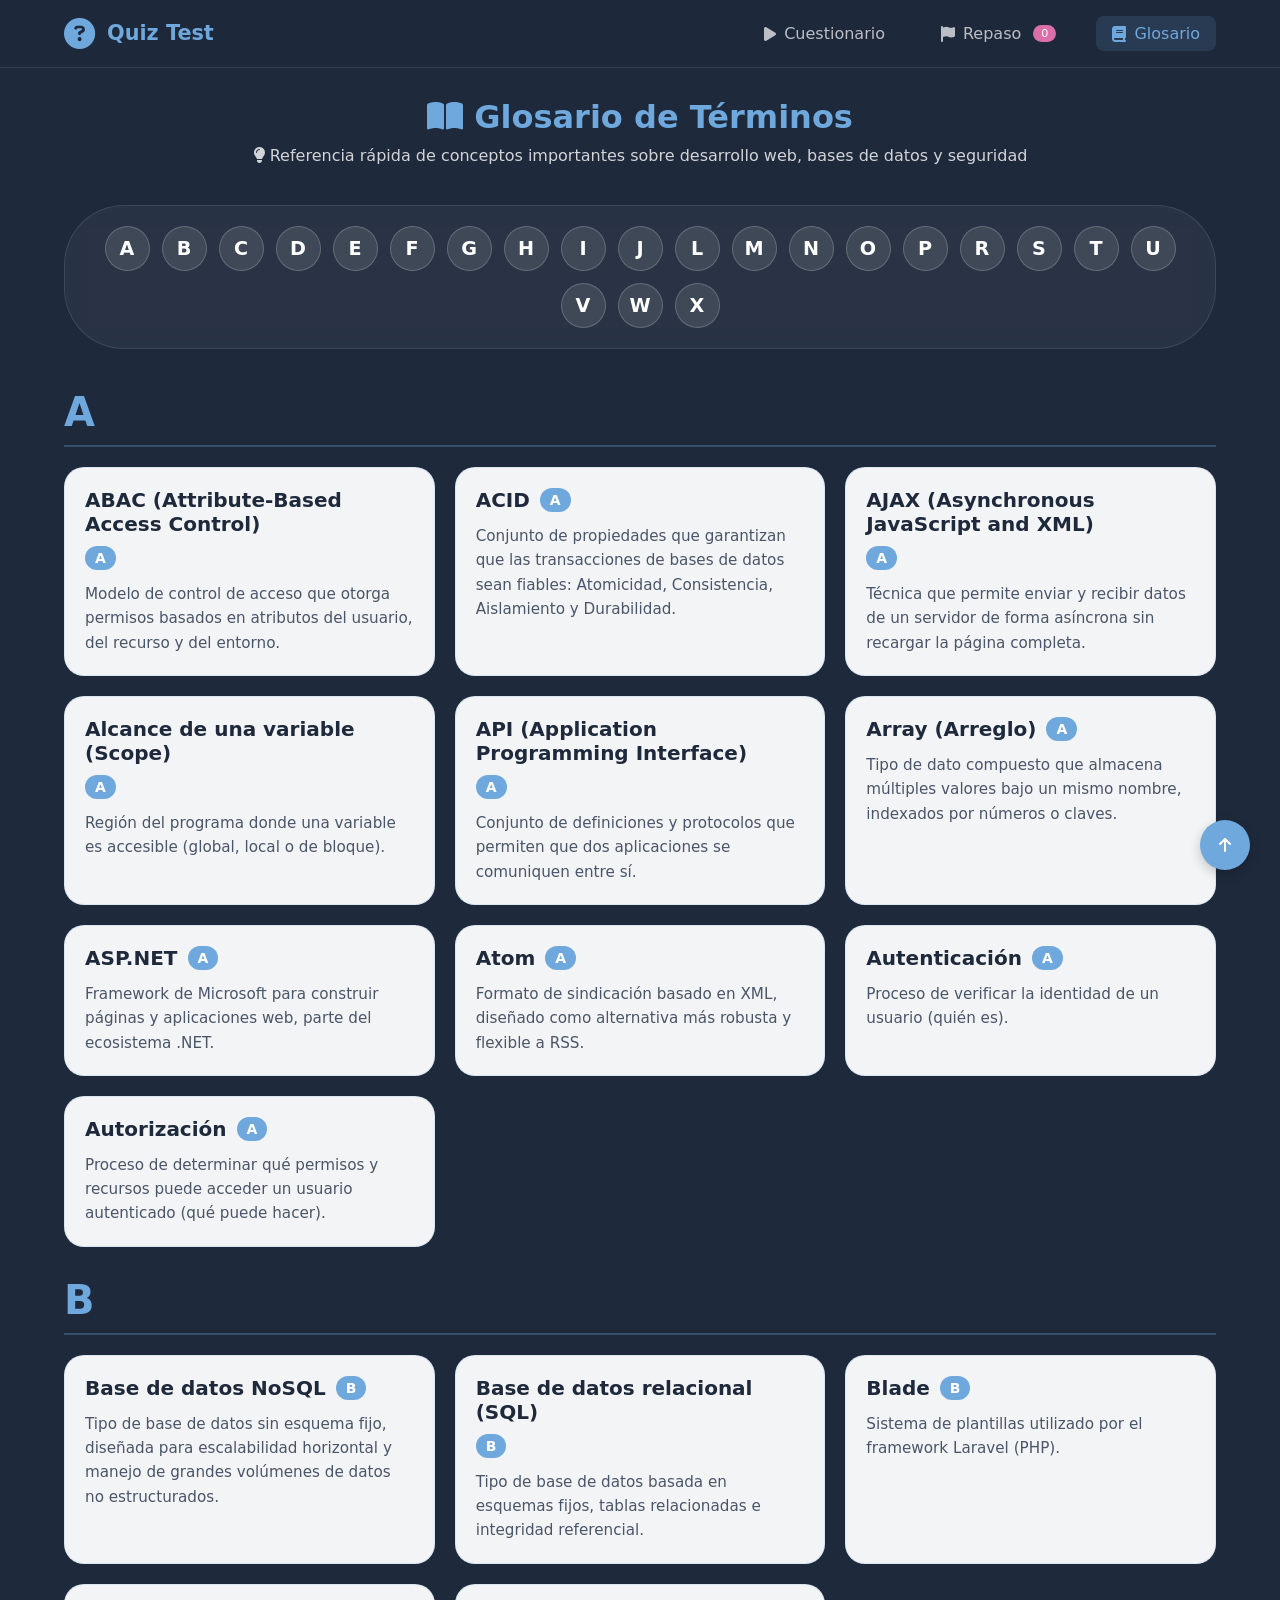
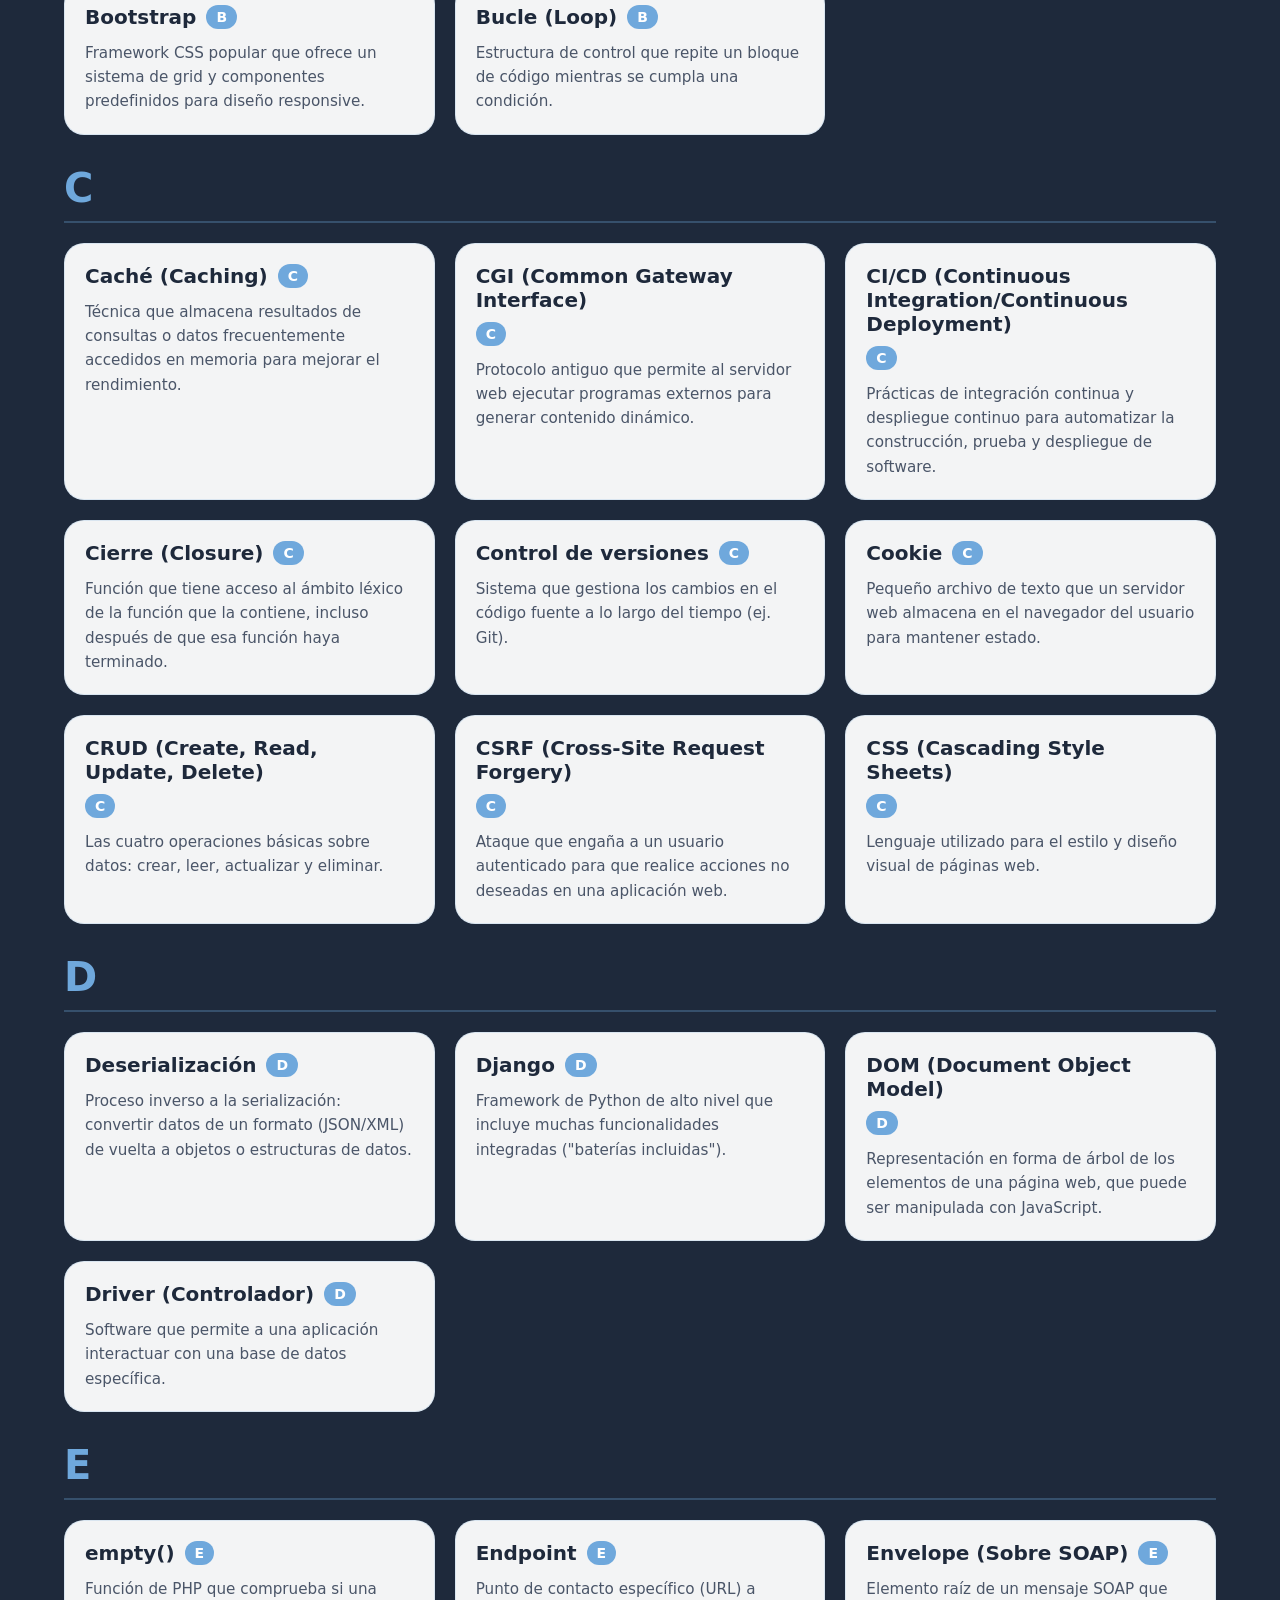
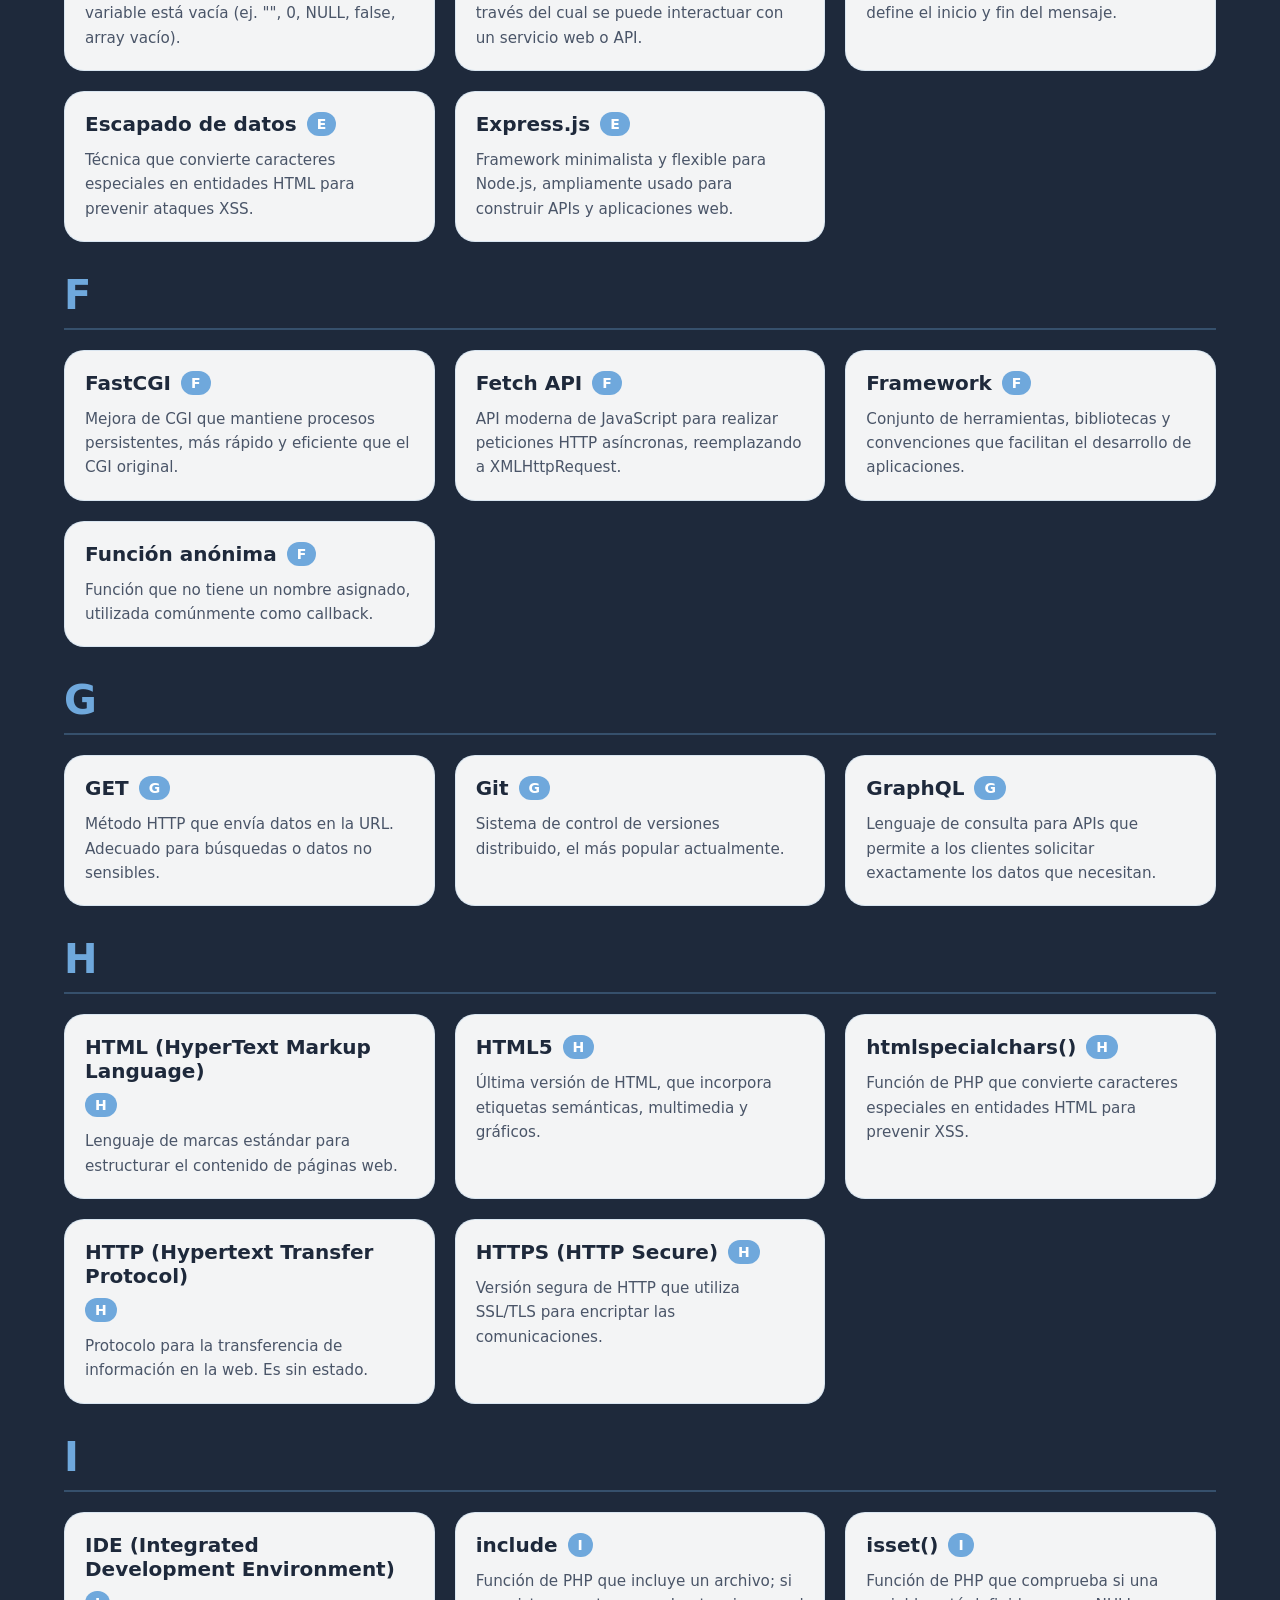
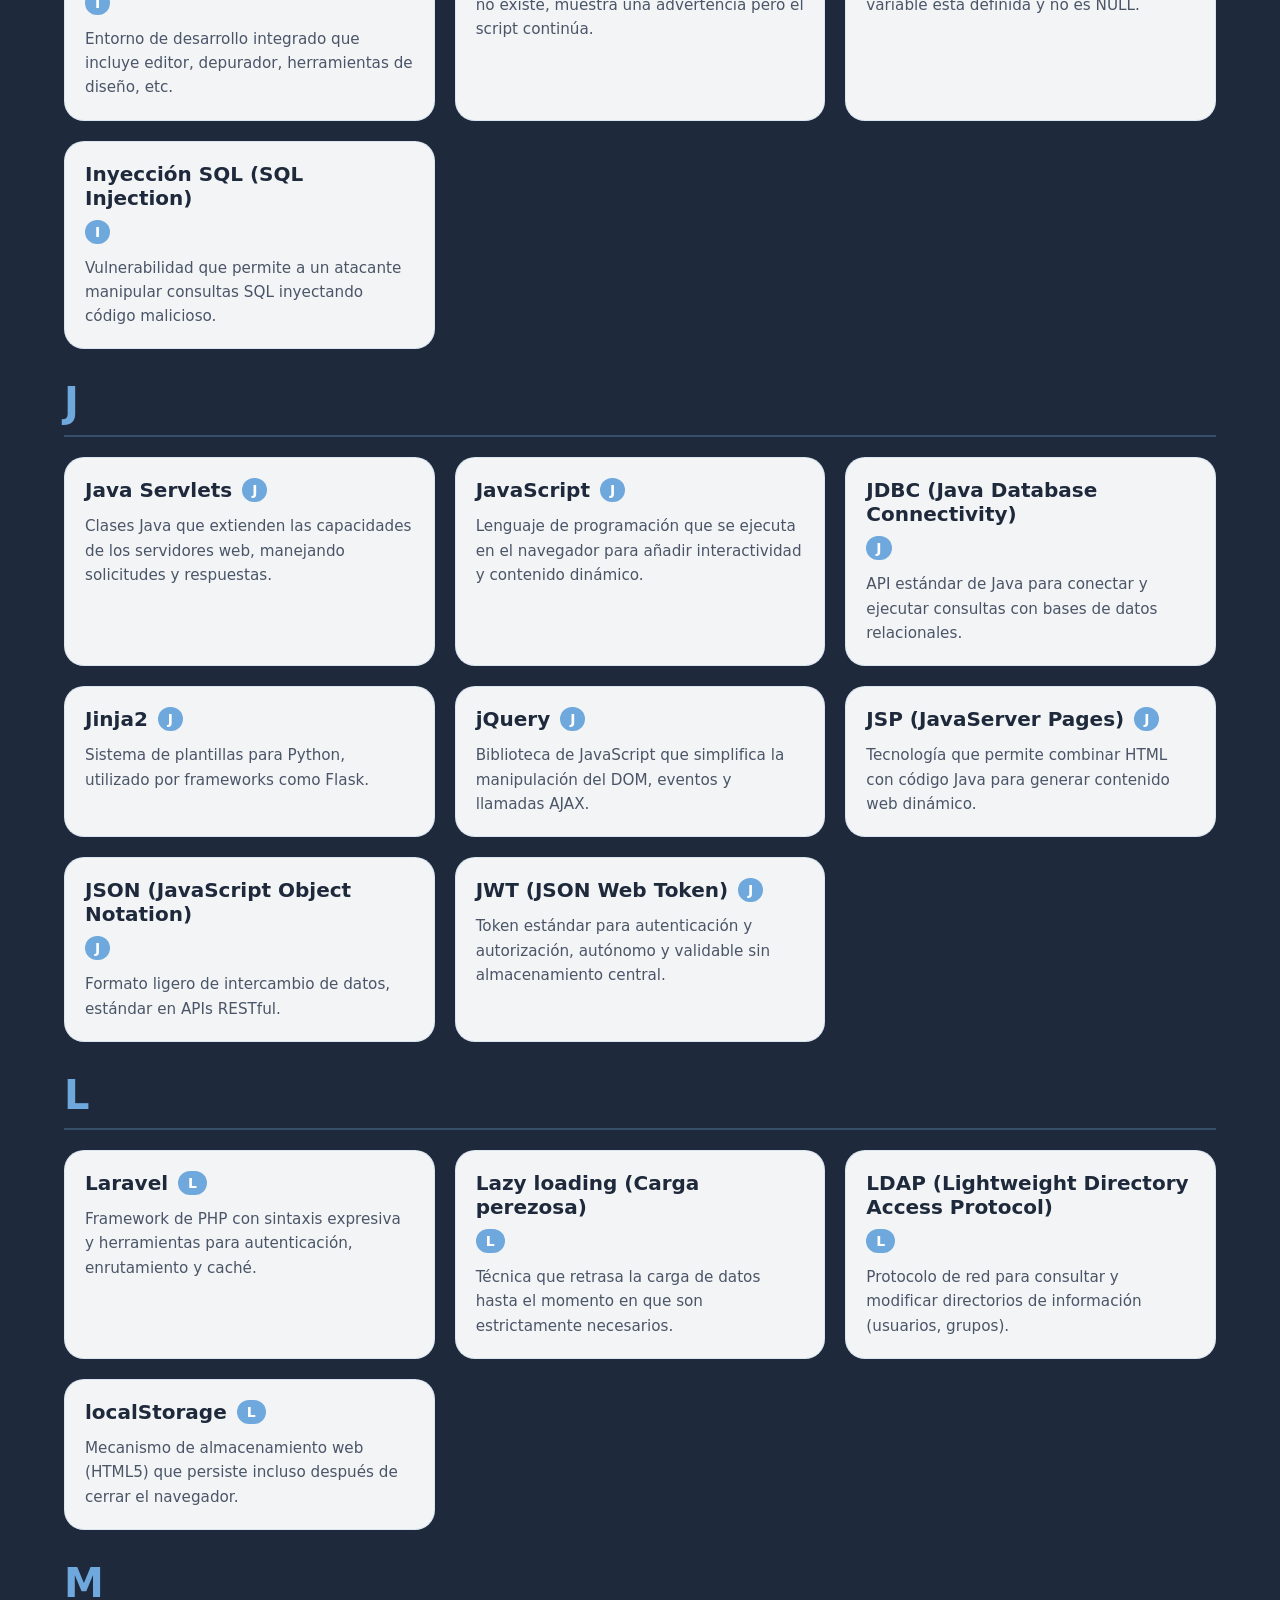
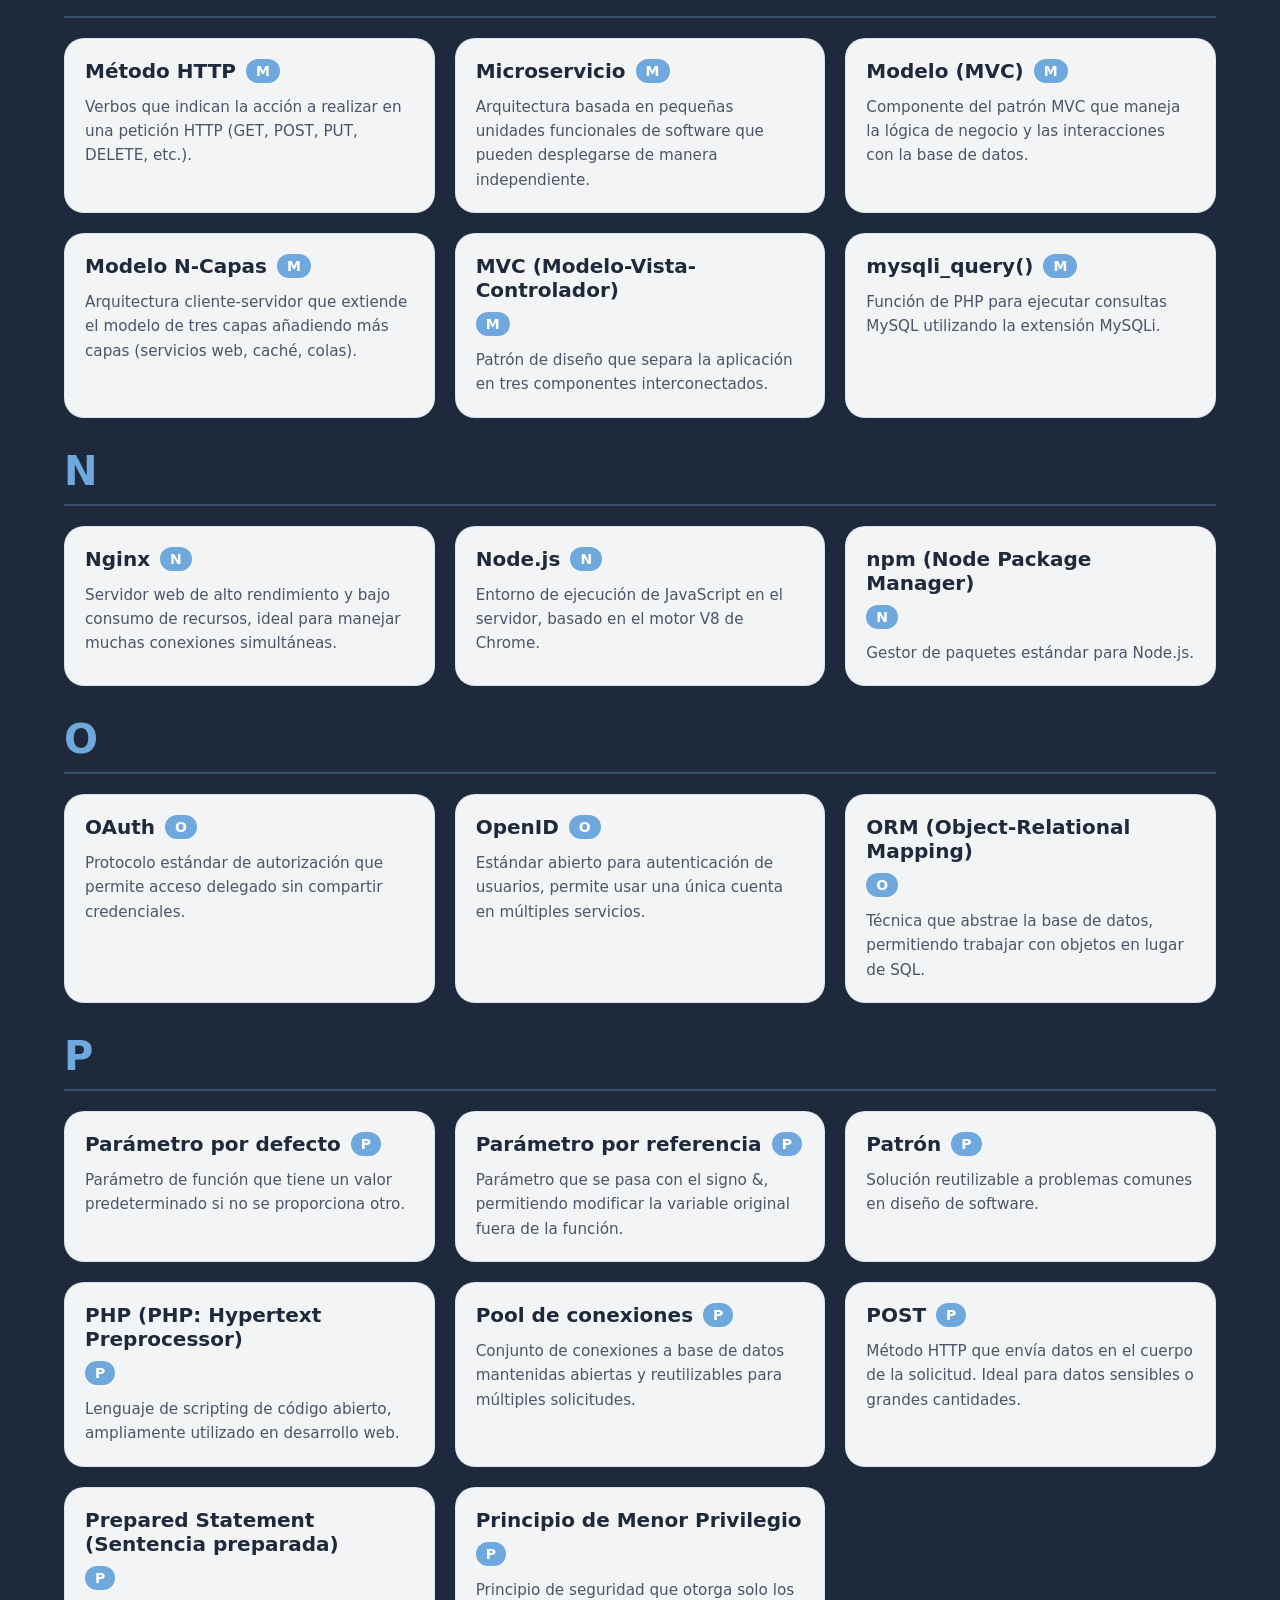
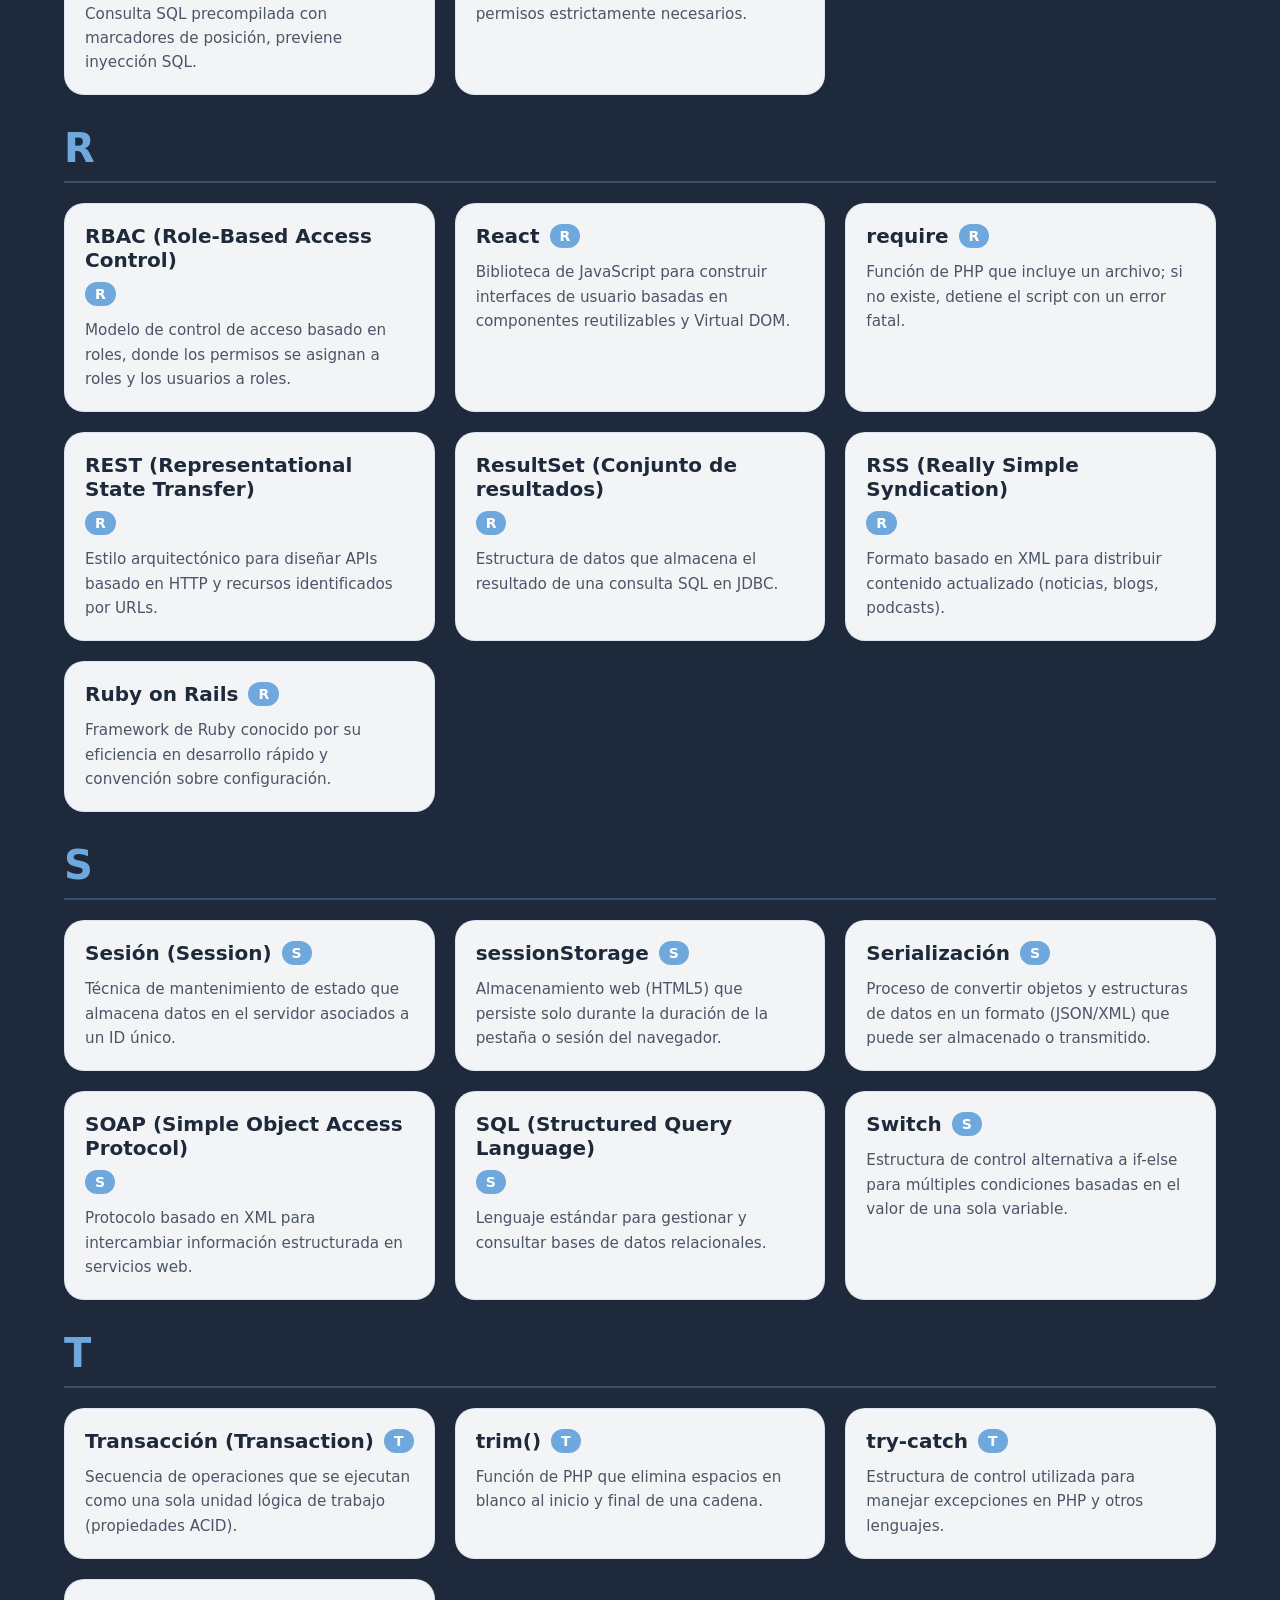
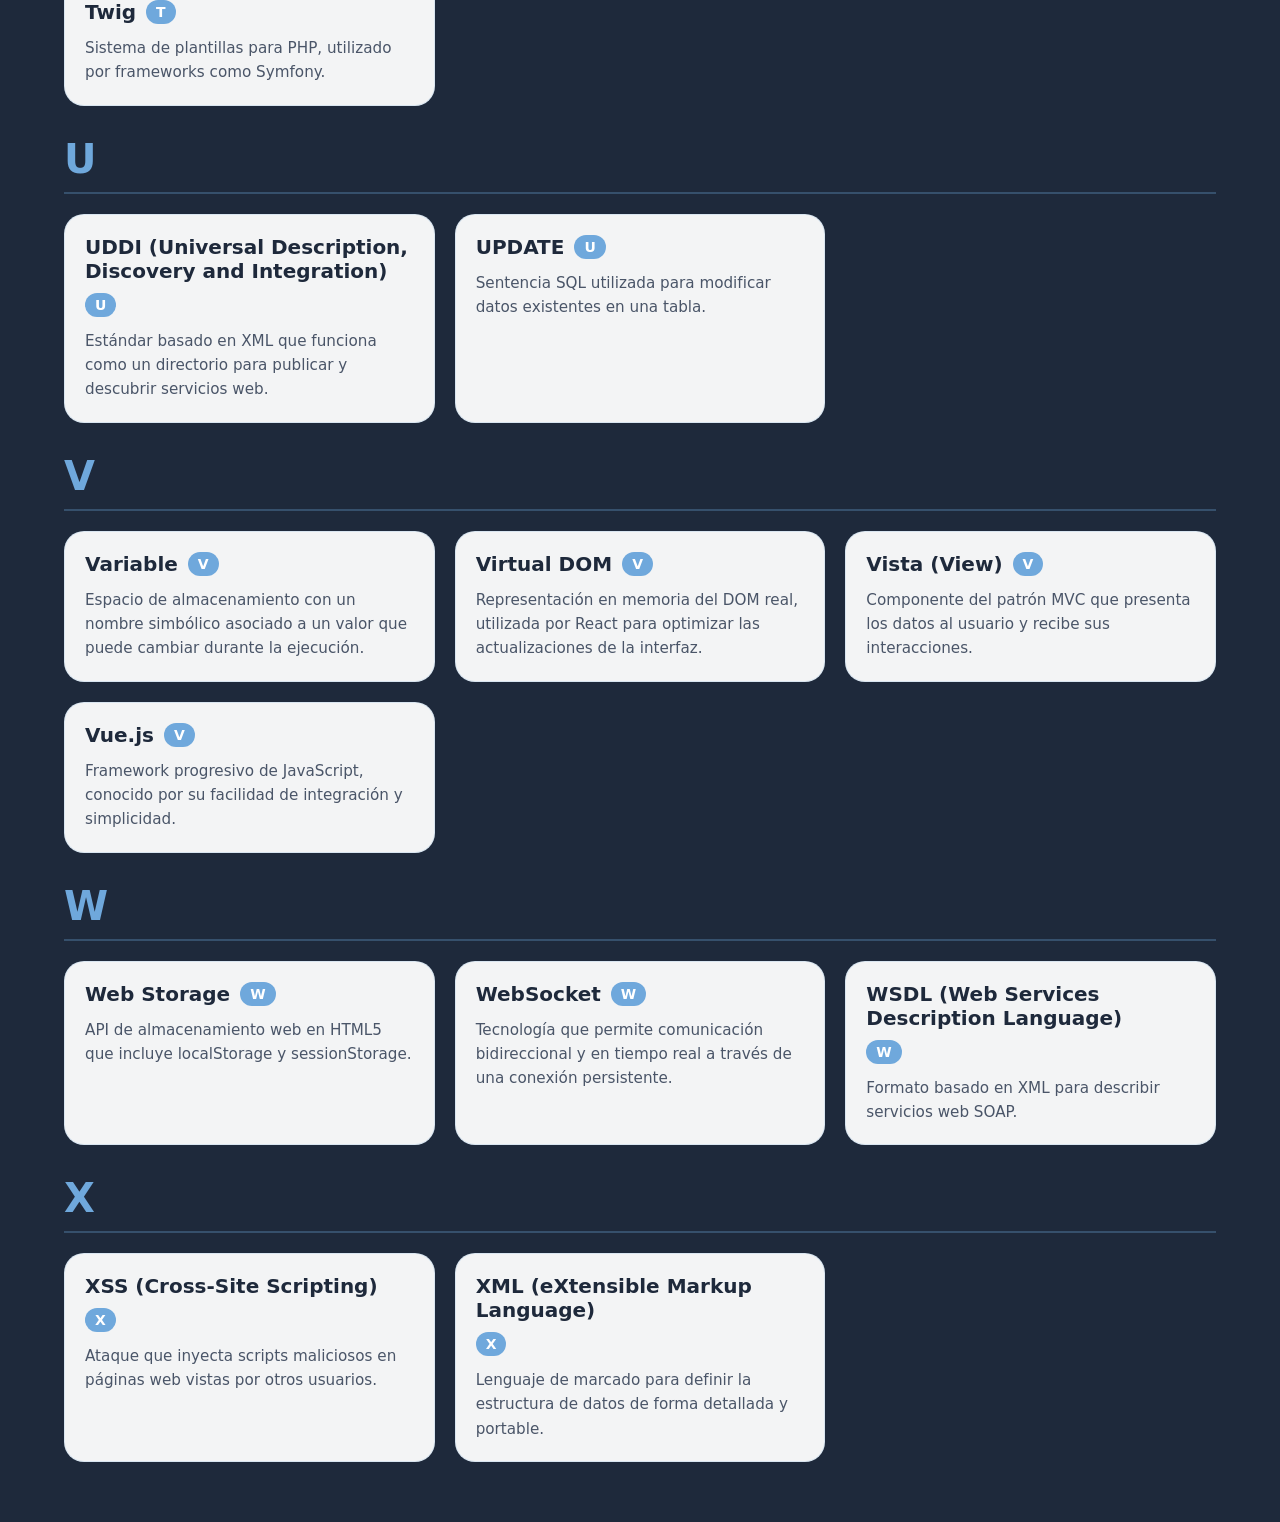
==== commit 85ee93b4: "feat: añadir revision y mas preguntas" ====
--- a/glossary.html
+++ b/glossary.html
@@ -8,19 +8,13 @@
     <link rel="stylesheet" href="style.css">
     <style>
         /* Estilos específicos para el glosario */
-        .glossary-container {
-            max-width: 1200px;
-            margin: 0 auto;
-            padding: 20px;
-        }
-
         .glossary-header {
             text-align: center;
             margin-bottom: 40px;
         }
 
         .glossary-header h1 {
-            font-size: 2.5em;
+            font-size: 2em;
             color: #6fa8dc;
             margin-bottom: 10px;
         }
@@ -29,7 +23,6 @@
             color: rgba(255, 255, 255, 0.8);
         }
 
-        /* Letras de navegación rápida */
         .letter-nav {
             display: flex;
             flex-wrap: wrap;
@@ -68,11 +61,6 @@
             box-shadow: 0 4px 12px rgba(111, 168, 220, 0.4);
         }
 
-        /* Tarjetas de términos */
-        .terms-section {
-            margin-bottom: 40px;
-        }
-
         .letter-section {
             margin-bottom: 30px;
             scroll-margin-top: 100px;
@@ -137,7 +125,7 @@
         .back-to-top {
             position: fixed;
             bottom: 30px;
-            right: 100px;
+            right: 30px;
             width: 50px;
             height: 50px;
             background: #6fa8dc;
@@ -147,7 +135,6 @@
             justify-content: center;
             text-decoration: none;
             color: white;
-            font-weight: bold;
             transition: all 0.3s ease;
             box-shadow: 0 4px 12px rgba(0, 0, 0, 0.2);
             z-index: 20;
@@ -155,7 +142,6 @@
 
         .back-to-top:hover {
             transform: translateY(-3px);
-            box-shadow: 0 6px 16px rgba(111, 114, 220, 0.4);
             background: #7fb8ec;
         }
 
@@ -175,26 +161,40 @@
             }
             
             .back-to-top {
+                bottom: 80px;
                 right: 20px;
-                bottom: 20px;
             }
         }
     </style>
 </head>
 <body>
+    <!-- Navbar -->
+    <nav class="navbar">
+        <div class="nav-container">
+            <div class="nav-brand">
+                <i class="fas fa-question-circle"></i>
+                <span>Quiz Test</span>
+            </div>
+            <ul class="nav-menu">
+                <li><a href="index.html" class="nav-link"><i class="fas fa-play"></i> Cuestionario</a></li>
+                <li><a href="review.html" class="nav-link"><i class="fas fa-flag"></i> Repaso <span id="navReviewCount" class="nav-badge">0</span></a></li>
+                <li><a href="glossary.html" class="nav-link active"><i class="fas fa-book"></i> Glosario</a></li>
+            </ul>
+        </div>
+    </nav>
+
     <div class="container">
-        <header>
+        <div class="glossary-header">
             <h1><i class="fas fa-book-open"></i> Glosario de Términos</h1>
             <p><i class="fas fa-lightbulb"></i> Referencia rápida de conceptos importantes sobre desarrollo web, bases de datos y seguridad</p>
-        </header>
-
-        <div id="floating-menu"></div>
-
-        <div class="glossary-container">
-            <div class="letter-nav" id="letterNav"></div>
-            <div class="terms-section" id="glossaryContent"></div>
-            <a href="#" class="back-to-top" id="backToTop"><i class="fas fa-arrow-up"></i></a>
         </div>
+
+        <div class="letter-nav" id="letterNav"></div>
+        <div id="glossaryContent"></div>
+        
+        <a href="#" class="back-to-top" id="backToTop">
+            <i class="fas fa-arrow-up"></i>
+        </a>
     </div>
 
     <script>
@@ -354,6 +354,7 @@
             ]
         };
 
+        // Generar navegación por letras
         const letters = Object.keys(glossaryData).sort();
         const letterNav = document.getElementById('letterNav');
         
@@ -365,6 +366,7 @@
             letterNav.appendChild(link);
         });
 
+        // Generar contenido del glosario
         const glossaryContent = document.getElementById('glossaryContent');
         
         letters.forEach(letter => {
@@ -391,6 +393,7 @@
             glossaryContent.appendChild(section);
         });
 
+        // Smooth scroll
         document.querySelectorAll('.letter-link').forEach(link => {
             link.addEventListener('click', function(e) {
                 e.preventDefault();
@@ -402,13 +405,25 @@
             });
         });
 
+        // Botón volver arriba
         const backToTop = document.getElementById('backToTop');
         backToTop.addEventListener('click', function(e) {
             e.preventDefault();
             window.scrollTo({ top: 0, behavior: 'smooth' });
         });
+
+        // Actualizar badge de review en el navbar
+        function updateNavReviewCount() {
+            const savedReviews = localStorage.getItem('reviewQuestions');
+            const reviewCount = savedReviews ? JSON.parse(savedReviews).length : 0;
+            const badge = document.getElementById('navReviewCount');
+            if (badge) badge.textContent = reviewCount;
+        }
+        
+        updateNavReviewCount();
+        
+        // Escuchar cambios en localStorage
+        window.addEventListener('storage', updateNavReviewCount);
     </script>
-
-    <script src="menu.js"></script>
 </body>
 </html>
--- a/style.css
+++ b/style.css
@@ -8,70 +8,192 @@
     font-family: 'Inter', -apple-system, BlinkMacSystemFont, 'Segoe UI', 'Poppins', system-ui, sans-serif;
     background: #1E293B;
     min-height: 100vh;
-    padding: 30px 20px;
-    position: relative;
-}
-
-/* Patrón de fondo sutil */
-body::before {
-    content: '';
-    position: fixed;
+}
+
+/* Navbar */
+.navbar {
+    background: rgba(30, 41, 59, 0.95);
+    backdrop-filter: blur(20px);
+    border-bottom: 1px solid rgba(255, 255, 255, 0.1);
+    position: sticky;
     top: 0;
-    left: 0;
-    right: 0;
-    bottom: 0;
-    background-image: 
-        radial-gradient(circle at 25% 50%, rgba(111, 168, 220, 0.03) 0%, transparent 50%),
-        radial-gradient(circle at 75% 80%, rgba(111, 114, 220, 0.03) 0%, transparent 50%);
-    pointer-events: none;
-    z-index: 0;
+    z-index: 1000;
+}
+
+.nav-container {
+    max-width: 1200px;
+    margin: 0 auto;
+    padding: 16px 24px;
+    display: flex;
+    justify-content: space-between;
+    align-items: center;
+    flex-wrap: wrap;
+    gap: 16px;
+}
+
+.nav-brand {
+    display: flex;
+    align-items: center;
+    gap: 12px;
+    font-size: 1.3em;
+    font-weight: 700;
+    color: #6fa8dc;
+}
+
+.nav-brand i {
+    font-size: 1.5em;
+}
+
+.nav-menu {
+    display: flex;
+    gap: 24px;
+    list-style: none;
+}
+
+.nav-link {
+    display: flex;
+    align-items: center;
+    gap: 8px;
+    color: rgba(255, 255, 255, 0.7);
+    text-decoration: none;
+    padding: 8px 16px;
+    border-radius: 8px;
+    transition: all 0.3s ease;
+    font-weight: 500;
+}
+
+.nav-link:hover {
+    color: white;
+    background: rgba(111, 168, 220, 0.1);
+}
+
+.nav-link.active {
+    color: #6fa8dc;
+    background: rgba(111, 168, 220, 0.15);
+}
+
+.nav-badge {
+    background: #dc6fa8;
+    color: white;
+    border-radius: 20px;
+    padding: 2px 8px;
+    font-size: 0.7em;
+    margin-left: 4px;
 }
 
 .container {
     max-width: 1200px;
     margin: 0 auto;
-    position: relative;
-    z-index: 1;
-}
-
-/* Header sin gradiente */
+    padding: 30px 24px;
+}
+
+/* Pantalla de selección */
+.selection-screen {
+    display: flex;
+    justify-content: center;
+    align-items: center;
+    min-height: calc(100vh - 200px);
+}
+
+.selection-card {
+    background: rgba(255, 255, 255, 0.95);
+    border-radius: 32px;
+    padding: 48px;
+    text-align: center;
+    max-width: 600px;
+    width: 100%;
+    box-shadow: 0 20px 40px rgba(0, 0, 0, 0.2);
+    animation: fadeInUp 0.5s ease;
+}
+
+.selection-icon {
+    font-size: 4em;
+    color: #6fa8dc;
+    margin-bottom: 20px;
+}
+
+.selection-card h2 {
+    color: #1E293B;
+    margin-bottom: 12px;
+    font-size: 1.8em;
+}
+
+.selection-card p {
+    color: #64748b;
+    margin-bottom: 32px;
+}
+
+.selection-options {
+    display: flex;
+    gap: 20px;
+    justify-content: center;
+    margin-bottom: 32px;
+    flex-wrap: wrap;
+}
+
+.selection-btn {
+    background: #f1f5f9;
+    border: none;
+    padding: 20px 30px;
+    border-radius: 20px;
+    cursor: pointer;
+    transition: all 0.3s ease;
+    min-width: 120px;
+}
+
+.selection-btn:hover {
+    transform: translateY(-4px);
+    background: #e2e8f0;
+}
+
+.selection-btn .btn-number {
+    font-size: 2em;
+    font-weight: 800;
+    color: #6fa8dc;
+    display: block;
+}
+
+.selection-btn .btn-text {
+    font-size: 0.9em;
+    color: #1E293B;
+}
+
+.selection-info {
+    background: rgba(111, 168, 220, 0.1);
+    padding: 12px;
+    border-radius: 12px;
+    color: #6fa8dc;
+    font-size: 0.9em;
+}
+
+.selection-info i {
+    margin-right: 8px;
+}
+
+/* Pantalla del quiz */
+.quiz-screen {
+    animation: fadeIn 0.3s ease;
+}
+
+@keyframes fadeIn {
+    from { opacity: 0; }
+    to { opacity: 1; }
+}
+
+/* Header */
 header {
     background: rgba(255, 255, 255, 0.08);
     backdrop-filter: blur(20px);
     border-radius: 28px;
-    padding: 30px 40px;
+    padding: 24px 30px;
     margin-bottom: 30px;
     border: 1px solid rgba(255, 255, 255, 0.1);
-    box-shadow: 0 8px 32px rgba(0, 0, 0, 0.1);
-    transition: all 0.3s ease;
-}
-
-header:hover {
-    background: rgba(255, 255, 255, 0.12);
-    border-color: rgba(111, 168, 220, 0.3);
-    transform: translateY(-2px);
-}
-
-header h1 {
-    font-size: 2.5em;
-    color: #6fa8dc;
-    margin-bottom: 12px;
-    letter-spacing: -0.5px;
-    font-weight: 700;
-}
-
-header p {
-    color: rgba(255, 255, 255, 0.8);
-    font-size: 1.05em;
-    margin-bottom: 20px;
-}
-
-/* Stats con diseño de tarjetas */
+}
+
 .stats {
     display: flex;
     justify-content: space-around;
     gap: 20px;
-    margin-top: 20px;
     flex-wrap: wrap;
 }
 
@@ -84,36 +206,6 @@
     font-weight: 500;
     color: rgba(255, 255, 255, 0.9);
     border: 1px solid rgba(255, 255, 255, 0.1);
-    transition: all 0.3s ease;
-}
-
-.stats span:hover {
-    background: rgba(111, 168, 220, 0.2);
-    border-color: #6fa8dc;
-    transform: scale(1.02);
-}
-
-.stats span:first-child {
-    background: rgba(111, 168, 220, 0.15);
-}
-
-.stats span:nth-child(2) {
-    background: rgba(168, 220, 111, 0.15);
-}
-
-.stats span:last-child {
-    background: rgba(220, 111, 168, 0.15);
-}
-
-main {
-    margin-bottom: 30px;
-}
-
-/* Contenedor de preguntas */
-#quiz-container {
-    display: flex;
-    flex-direction: column;
-    gap: 24px;
 }
 
 /* Tarjetas de preguntas */
@@ -121,32 +213,19 @@
     background: rgba(255, 255, 255, 0.95);
     border-radius: 24px;
     padding: 28px;
+    margin-bottom: 24px;
     box-shadow: 0 4px 12px rgba(0, 0, 0, 0.08);
-    transition: all 0.3s cubic-bezier(0.4, 0, 0.2, 1);
+    transition: all 0.3s ease;
     border: 1px solid rgba(111, 168, 220, 0.2);
-    animation: fadeInUp 0.4s ease-out;
-}
-
-@keyframes fadeInUp {
-    from {
-        opacity: 0;
-        transform: translateY(20px);
-    }
-    to {
-        opacity: 1;
-        transform: translateY(0);
-    }
 }
 
 .question-card:hover {
-    transform: translateY(-4px);
-    box-shadow: 0 12px 28px rgba(0, 0, 0, 0.15);
-    border-color: rgba(111, 168, 220, 0.4);
-}
-
-/* Texto de pregunta */
+    transform: translateY(-2px);
+    box-shadow: 0 8px 24px rgba(0, 0, 0, 0.12);
+}
+
 .question-text {
-    font-size: 1.25em;
+    font-size: 1.2em;
     font-weight: 600;
     color: #1E293B;
     margin-bottom: 24px;
@@ -155,7 +234,7 @@
     border-bottom: 2px solid rgba(111, 168, 220, 0.2);
 }
 
-/* Opciones de respuesta */
+/* Opciones */
 .options {
     display: flex;
     flex-direction: column;
@@ -172,30 +251,12 @@
     border-radius: 16px;
     cursor: pointer;
     transition: all 0.25s ease;
-    position: relative;
-    overflow: hidden;
-}
-
-.option::before {
-    content: '';
-    position: absolute;
-    top: 0;
-    left: 0;
-    right: 0;
-    bottom: 0;
-    background: rgba(111, 168, 220, 0.08);
-    opacity: 0;
-    transition: opacity 0.3s ease;
-    pointer-events: none;
-}
-
-.option:hover::before {
-    opacity: 1;
 }
 
 .option:hover {
     border-color: #6fa8dc;
     transform: translateX(6px);
+    background: rgba(111, 168, 220, 0.05);
 }
 
 .option.selected {
@@ -206,7 +267,6 @@
 .option.correct {
     background: #a8dc6f;
     border-color: #a8dc6f;
-    color: #1E293B;
 }
 
 .option.incorrect {
@@ -227,61 +287,49 @@
     flex: 1;
     font-size: 0.95em;
     font-weight: 500;
-    color: inherit;
-}
-
-/* Botón de verificar respuesta */
-.check-answer-btn {
+}
+
+/* Botones de acción en pregunta */
+.question-actions {
+    display: flex;
+    gap: 12px;
     margin-top: 20px;
-    padding: 12px 28px;
+    padding-top: 16px;
+    border-top: 1px solid rgba(111, 168, 220, 0.2);
+}
+
+.action-btn {
+    display: flex;
+    align-items: center;
+    gap: 8px;
+    padding: 8px 16px;
+    border: none;
+    border-radius: 8px;
+    cursor: pointer;
+    font-weight: 500;
+    font-size: 0.85em;
+    transition: all 0.3s ease;
+    background: rgba(255, 255, 255, 0.9);
+    color: #1E293B;
+}
+
+.action-btn:hover {
+    transform: translateY(-2px);
+}
+
+.action-btn-review {
+    background: rgba(111, 168, 220, 0.15);
+    color: #6fa8dc;
+}
+
+.action-btn-review.active {
     background: #6fa8dc;
     color: white;
-    border: none;
-    border-radius: 40px;
-    cursor: pointer;
-    font-weight: 600;
-    font-size: 0.95em;
-    transition: all 0.3s ease;
-    box-shadow: 0 2px 8px rgba(111, 114, 220, 0.2);
-}
-
-.check-answer-btn:hover {
-    transform: translateY(-2px);
-    box-shadow: 0 4px 12px rgba(111, 114, 220, 0.3);
-    background: #7fb8ec;
-}
-
-/* Feedback */
-.feedback {
-    margin-top: 20px;
-    padding: 14px 20px;
-    border-radius: 16px;
-    font-weight: 600;
-    animation: slideDown 0.3s ease;
-    backdrop-filter: blur(10px);
-}
-
-@keyframes slideDown {
-    from {
-        opacity: 0;
-        transform: translateY(-10px);
-    }
-    to {
-        opacity: 1;
-        transform: translateY(0);
-    }
-}
-
-.feedback.correct {
-    background: rgba(168, 220, 111, 0.2);
-    color: #2d6a4f;
-    border-left: 4px solid #a8dc6f;
-}
-
-.feedback.incorrect {
-    background: rgba(220, 111, 168, 0.2);
-    color: #c92a2a;
-    border-left: 4px solid #dc6fa8;
+}
+
+.action-btn-review:hover {
+    background: #6fa8dc;
+    color: white;
 }
 
 /* Navegación */
@@ -311,7 +359,6 @@
     transform: translateY(-2px);
     background: rgba(111, 168, 220, 0.3);
     border-color: #6fa8dc;
-    box-shadow: 0 4px 12px rgba(111, 168, 220, 0.2);
 }
 
 .nav-btn:disabled {
@@ -319,26 +366,14 @@
     cursor: not-allowed;
 }
 
-/* Resultados - tarjeta destacada */
+/* Resultados */
 .results {
     text-align: center;
     padding: 48px 32px;
     background: rgba(255, 255, 255, 0.95);
     border-radius: 32px;
-    backdrop-filter: blur(20px);
+    margin-top: 30px;
     animation: slideUp 0.5s ease;
-    border: 1px solid rgba(111, 168, 220, 0.3);
-}
-
-@keyframes slideUp {
-    from {
-        opacity: 0;
-        transform: translateY(30px);
-    }
-    to {
-        opacity: 1;
-        transform: translateY(0);
-    }
 }
 
 .results h2 {
@@ -351,7 +386,6 @@
     font-size: 1.2em;
     color: #1E293B;
     margin: 16px 0;
-    font-weight: 500;
 }
 
 .results #finalScore {
@@ -360,59 +394,134 @@
     color: #6f72dc;
 }
 
+.results-actions {
+    display: flex;
+    gap: 16px;
+    justify-content: center;
+    margin-top: 24px;
+}
+
 .restart-btn {
-    margin-top: 24px;
-    padding: 14px 36px;
-    font-size: 1.05em;
-    font-weight: 600;
+    padding: 12px 24px;
+    background: #6fa8dc;
+    color: white;
     border: none;
     border-radius: 48px;
     cursor: pointer;
-    background: #6fa8dc;
-    color: white;
+    font-weight: 600;
     transition: all 0.3s ease;
 }
 
 .restart-btn:hover {
     transform: scale(1.03);
-    box-shadow: 0 8px 24px rgba(111, 114, 220, 0.3);
     background: #7fb8ec;
 }
 
-/* Estilos para bloques de código */
+/* Bloque de código */
 .code-block {
     background: #1e293b;
     color: #e2e8f0;
     padding: 20px;
     border-radius: 12px;
     overflow-x: auto;
-    font-family: 'Courier New', 'Fira Code', 'Monaco', monospace;
+    font-family: monospace;
     font-size: 0.9em;
     line-height: 1.5;
     margin: 15px 0;
     border: 1px solid rgba(111, 168, 220, 0.3);
-    box-shadow: 0 2px 8px rgba(0, 0, 0, 0.1);
-}
-
-.code-block code {
-    font-family: inherit;
-    white-space: pre;
-    display: block;
+}
+
+/* Página de repaso */
+.review-header {
+    text-align: center;
+    margin-bottom: 40px;
+}
+
+.review-header h1 {
+    font-size: 2em;
+    color: #6fa8dc;
+    margin-bottom: 10px;
+}
+
+.review-header p {
+    color: rgba(255, 255, 255, 0.8);
+}
+
+.review-container {
+    display: flex;
+    flex-direction: column;
+    gap: 20px;
+}
+
+.review-item {
+    background: rgba(255, 255, 255, 0.95);
+    border-radius: 20px;
+    padding: 24px;
+    border-left: 4px solid #6fa8dc;
+    transition: all 0.3s ease;
+}
+
+.review-item:hover {
+    transform: translateX(4px);
+    box-shadow: 0 4px 12px rgba(0, 0, 0, 0.1);
+}
+
+.review-question-text {
+    font-size: 1.1em;
+    font-weight: 600;
+    color: #1E293B;
+    margin-bottom: 16px;
+}
+
+.review-answer {
+    background: rgba(168, 220, 111, 0.15);
+    padding: 12px 16px;
+    border-radius: 12px;
+    margin: 12px 0;
+}
+
+.review-answer strong {
     color: #a8dc6f;
 }
 
-/* Mensaje de error */
-.error-message {
+.review-actions {
+    display: flex;
+    gap: 12px;
+    margin-top: 16px;
+}
+
+.remove-review-btn {
+    background: #dc6fa8;
+    color: white;
+    border: none;
+    padding: 8px 16px;
+    border-radius: 8px;
+    cursor: pointer;
+    font-weight: 500;
+    transition: all 0.3s ease;
+}
+
+.remove-review-btn:hover {
+    background: #c85a96;
+    transform: translateY(-2px);
+}
+
+.empty-review {
     text-align: center;
-    padding: 48px;
+    padding: 60px;
     background: rgba(255, 255, 255, 0.95);
     border-radius: 24px;
-    color: #dc6fa8;
-}
-
-.error-message h3 {
-    font-size: 1.5em;
-    margin-bottom: 16px;
+}
+
+.empty-review i {
+    font-size: 4em;
+    color: #6fa8dc;
+    margin-bottom: 20px;
+}
+
+.empty-review p {
+    color: #64748b;
+    font-size: 1.1em;
 }
 
 /* Botón de reinicio flotante */
@@ -438,11 +547,10 @@
 
 .reset-quiz-btn:hover {
     transform: translateY(-2px);
-    box-shadow: 0 6px 16px rgba(111, 168, 220, 0.4);
     background: #7fb8ec;
 }
 
-/* Toast notifications */
+/* Toast */
 .toast {
     position: fixed;
     bottom: 20px;
@@ -454,7 +562,6 @@
     z-index: 2000;
     animation: slideUp 0.3s ease;
     box-shadow: 0 4px 12px rgba(0, 0, 0, 0.2);
-    font-family: 'Inter', sans-serif;
 }
 
 .toast-success {
@@ -467,26 +574,141 @@
     color: white;
 }
 
-/* Responsive Design */
+/* Modal */
+.modal {
+    display: none;
+    position: fixed;
+    top: 0;
+    left: 0;
+    width: 100%;
+    height: 100%;
+    background: rgba(0, 0, 0, 0.7);
+    backdrop-filter: blur(8px);
+    z-index: 3000;
+    justify-content: center;
+    align-items: center;
+}
+
+.modal.show {
+    display: flex;
+}
+
+.modal-content {
+    background: white;
+    border-radius: 24px;
+    max-width: 450px;
+    width: 90%;
+    overflow: hidden;
+    animation: slideIn 0.3s ease;
+}
+
+.modal-header {
+    background: #dc6fa8;
+    color: white;
+    padding: 24px;
+    text-align: center;
+}
+
+.modal-icon {
+    font-size: 3em;
+    display: block;
+    margin-bottom: 12px;
+}
+
+.modal-body {
+    padding: 32px 24px;
+    text-align: center;
+}
+
+.modal-body p {
+    margin: 8px 0;
+    color: #1E293B;
+}
+
+.modal-warning {
+    color: #dc6fa8;
+    font-weight: 600;
+}
+
+.modal-footer {
+    display: flex;
+    gap: 12px;
+    padding: 20px 24px;
+    background: #f8fafc;
+}
+
+.modal-btn {
+    flex: 1;
+    padding: 12px 24px;
+    border: none;
+    border-radius: 12px;
+    font-weight: 600;
+    cursor: pointer;
+    transition: all 0.3s ease;
+}
+
+.modal-btn-cancel {
+    background: #e2e8f0;
+    color: #1E293B;
+}
+
+.modal-btn-confirm {
+    background: #dc6fa8;
+    color: white;
+}
+
+/* Animaciones */
+@keyframes fadeInUp {
+    from {
+        opacity: 0;
+        transform: translateY(30px);
+    }
+    to {
+        opacity: 1;
+        transform: translateY(0);
+    }
+}
+
+@keyframes slideUp {
+    from {
+        opacity: 0;
+        transform: translateY(20px);
+    }
+    to {
+        opacity: 1;
+        transform: translateY(0);
+    }
+}
+
+@keyframes slideIn {
+    from {
+        transform: translateY(-50px);
+        opacity: 0;
+    }
+    to {
+        transform: translateY(0);
+        opacity: 1;
+    }
+}
+
+/* Responsive */
 @media (max-width: 768px) {
-    body {
-        padding: 16px;
+    .nav-container {
+        flex-direction: column;
+        text-align: center;
     }
     
-    header {
-        padding: 20px;
+    .selection-card {
+        padding: 32px 24px;
+        margin: 20px;
     }
     
-    header h1 {
-        font-size: 1.75em;
+    .selection-options {
+        flex-direction: column;
     }
     
-    .question-card {
-        padding: 20px;
-    }
-    
-    .question-text {
-        font-size: 1.05em;
+    .selection-btn {
+        width: 100%;
     }
     
     .stats {
@@ -494,36 +716,16 @@
         gap: 10px;
     }
     
-    .stats span {
-        text-align: center;
+    .question-actions {
+        flex-direction: column;
     }
     
-    .option {
-        padding: 10px 14px;
+    .action-btn {
+        justify-content: center;
     }
     
-    .option label {
-        font-size: 0.85em;
-    }
-    
-    .nav-btn {
-        padding: 12px 20px;
-    }
-    
-    .results {
-        padding: 32px 20px;
-    }
-    
-    .results h2 {
-        font-size: 1.5em;
-    }
-    
-    .code-block {
-        font-size: 0.8em;
-        padding: 15px;
-        overflow-x: auto;
-        white-space: pre-wrap;
-        word-break: break-word;
+    .results-actions {
+        flex-direction: column;
     }
     
     .reset-quiz-btn {
@@ -532,22 +734,4 @@
         padding: 10px 16px;
         font-size: 0.8em;
     }
-}
-
-/* Scrollbar personalizado */
-::-webkit-scrollbar {
-    width: 8px;
-}
-
-::-webkit-scrollbar-track {
-    background: #1E293B;
-}
-
-::-webkit-scrollbar-thumb {
-    background: #6fa8dc;
-    border-radius: 4px;
-}
-
-::-webkit-scrollbar-thumb:hover {
-    background: #7fb8ec;
 }
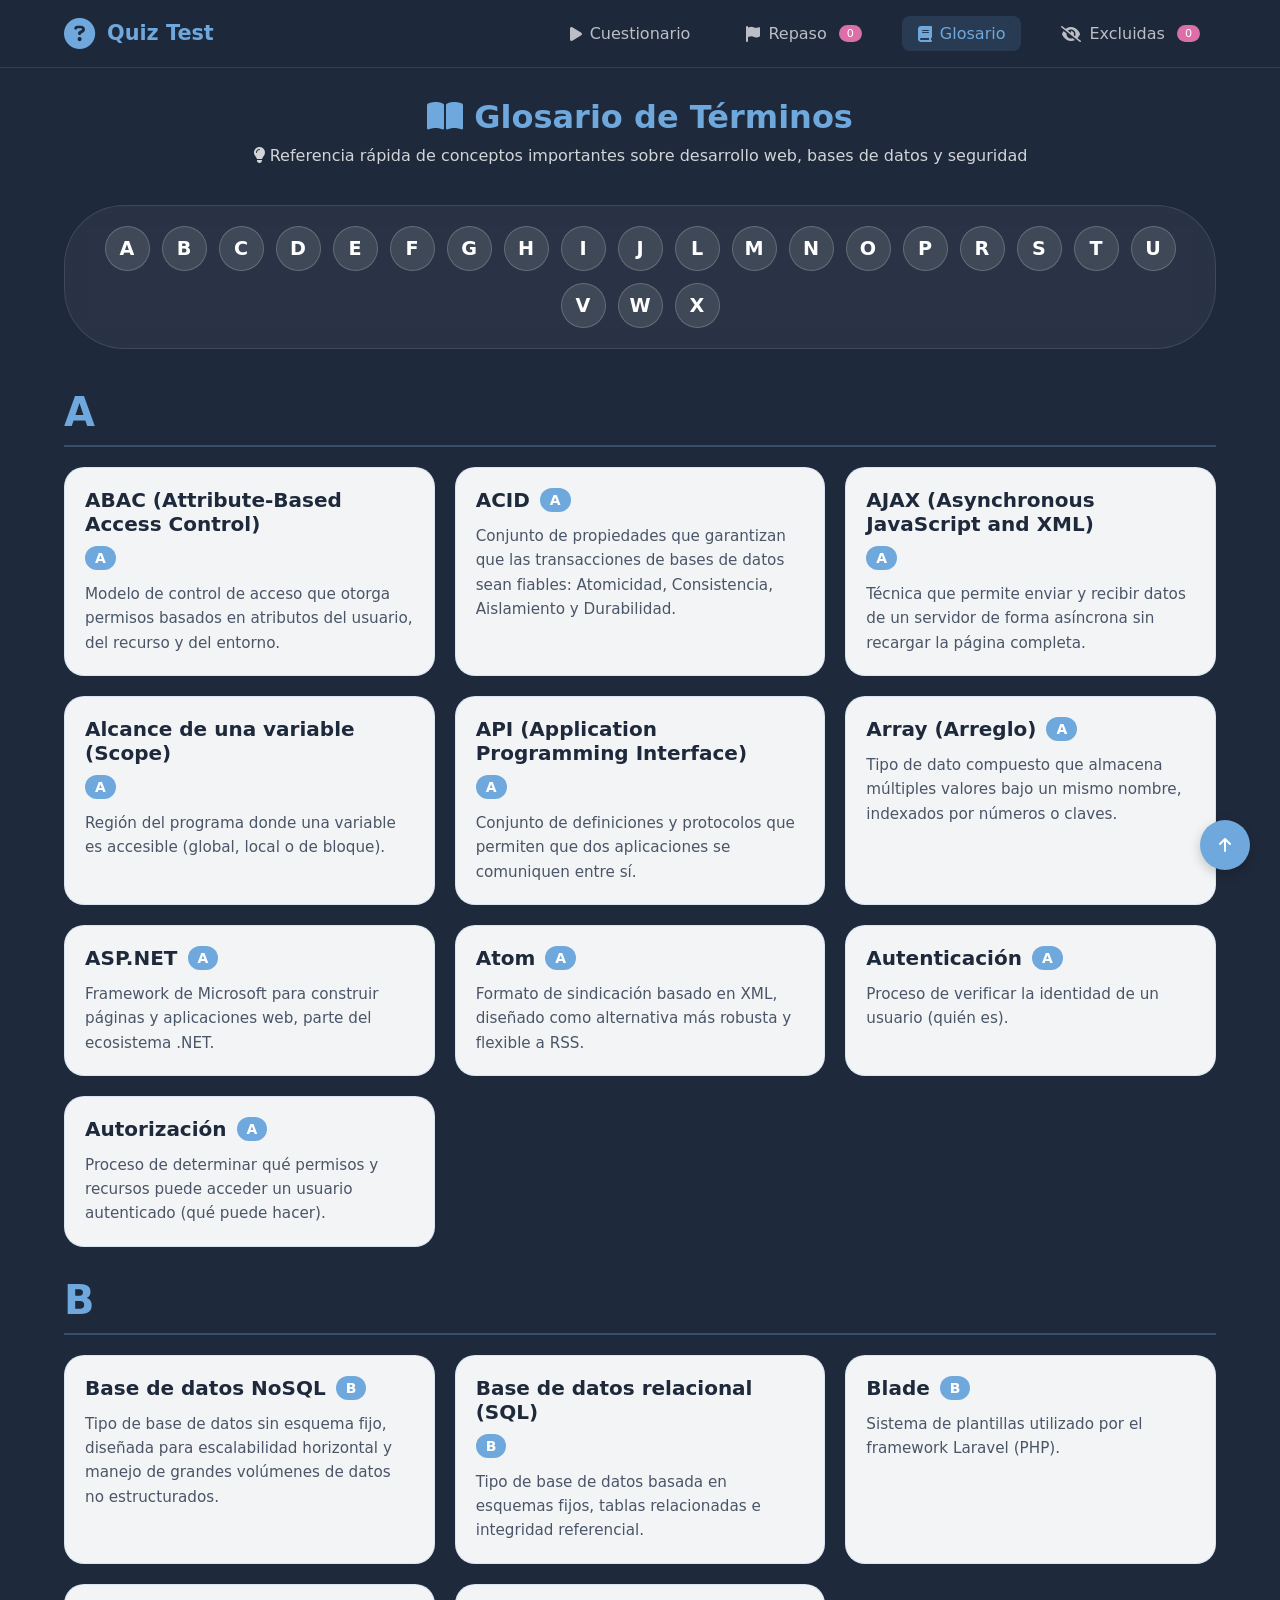
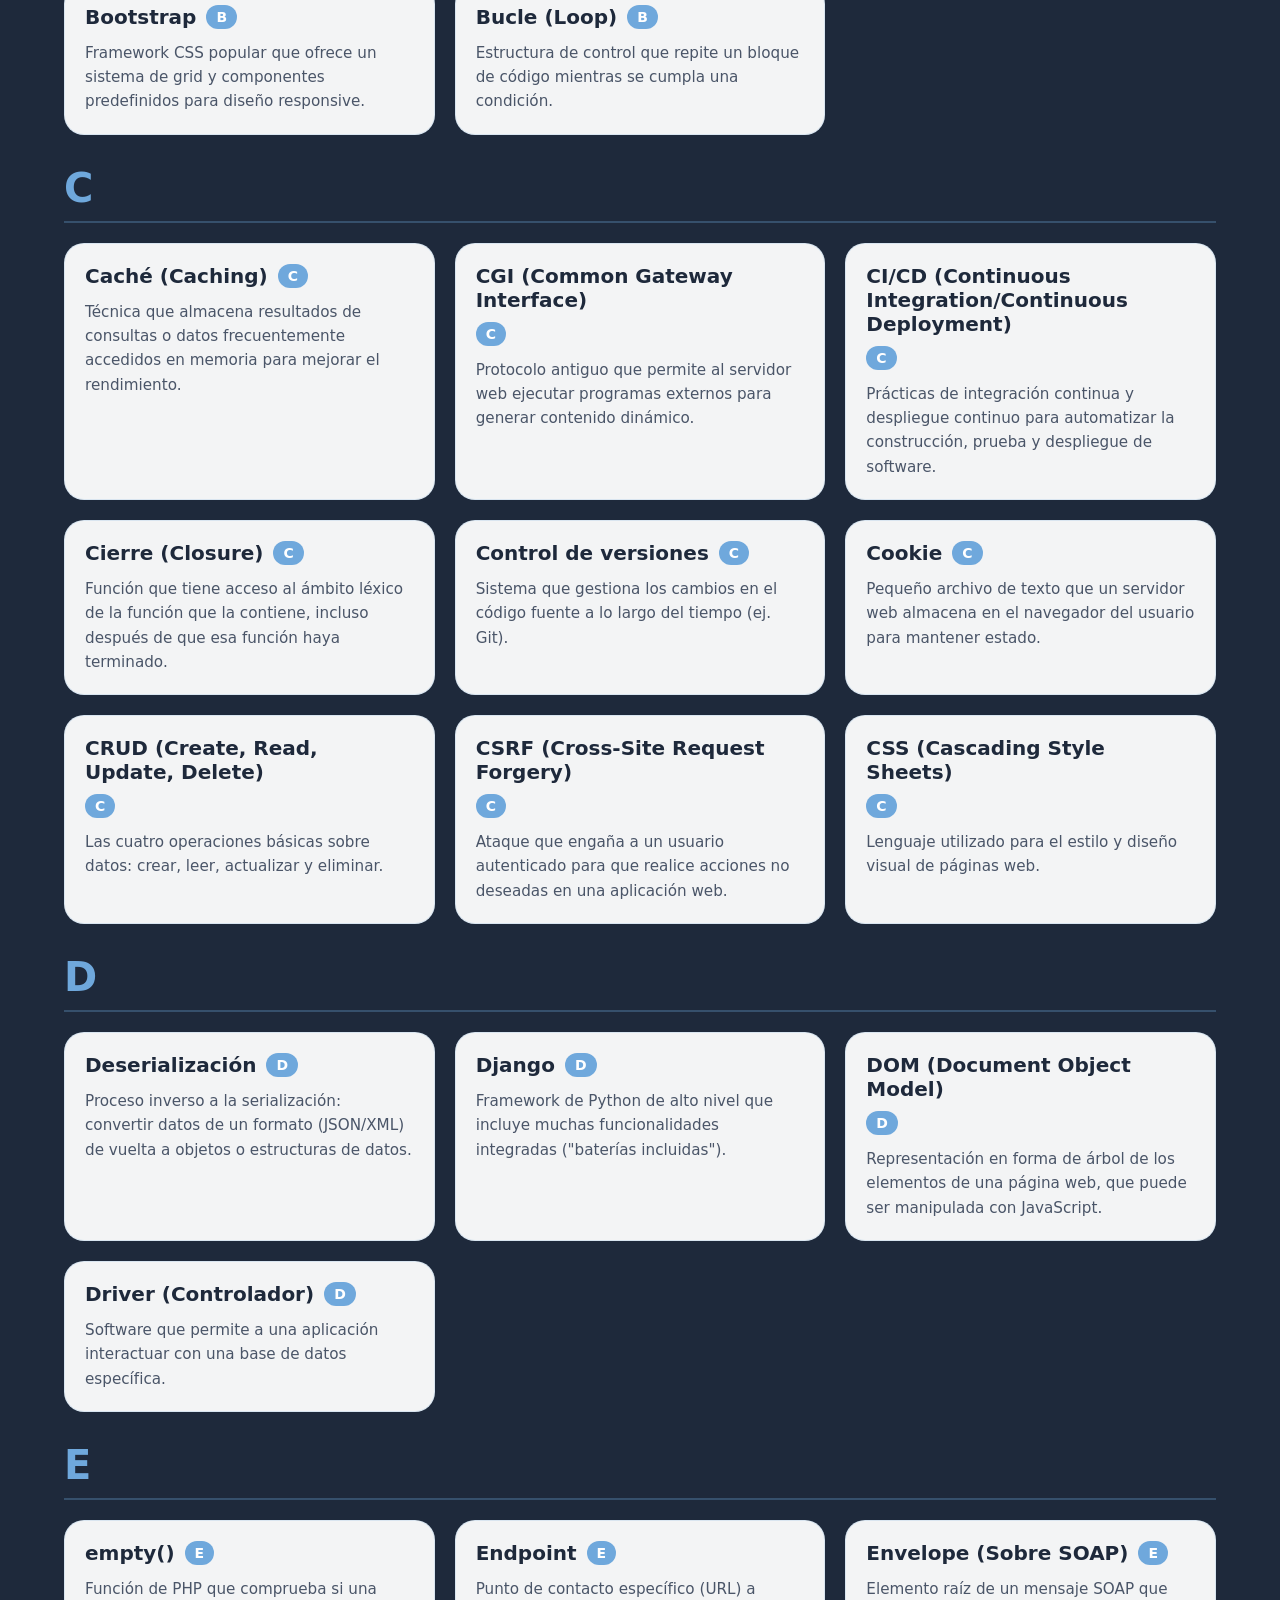
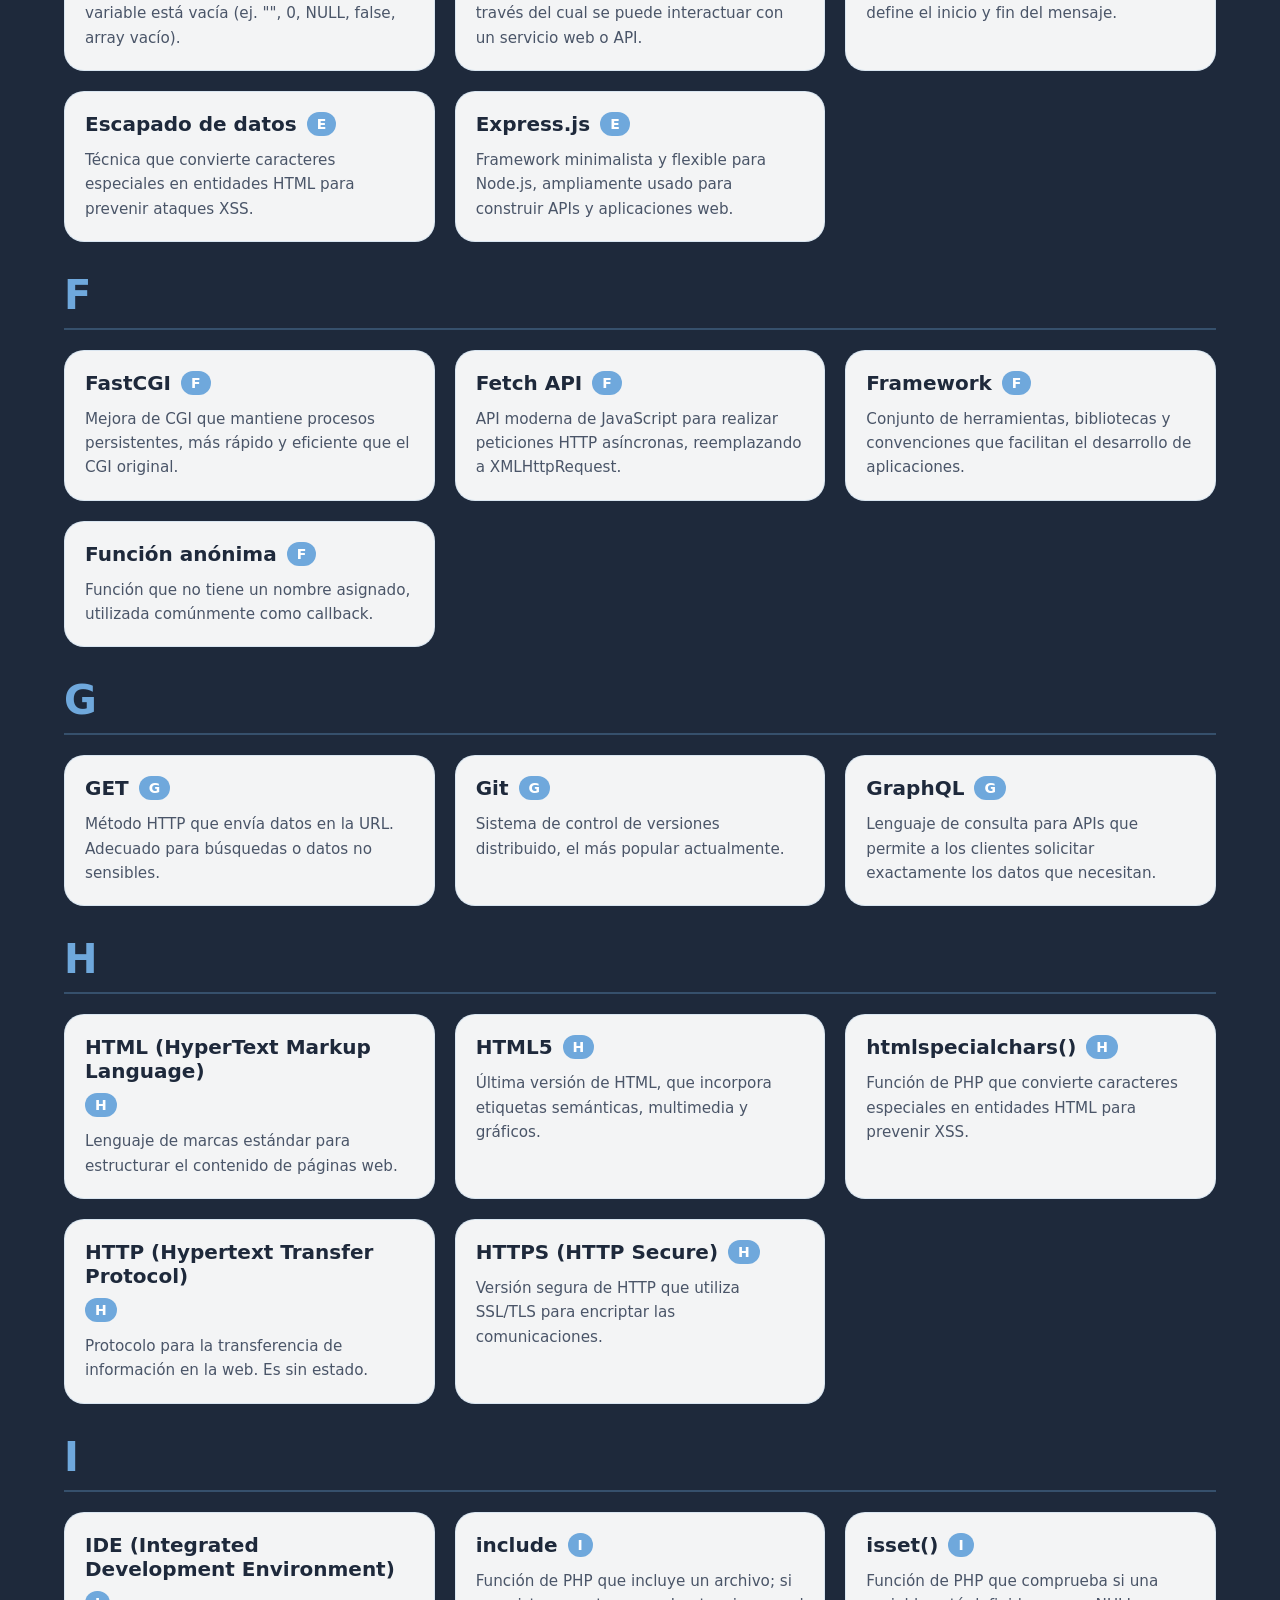
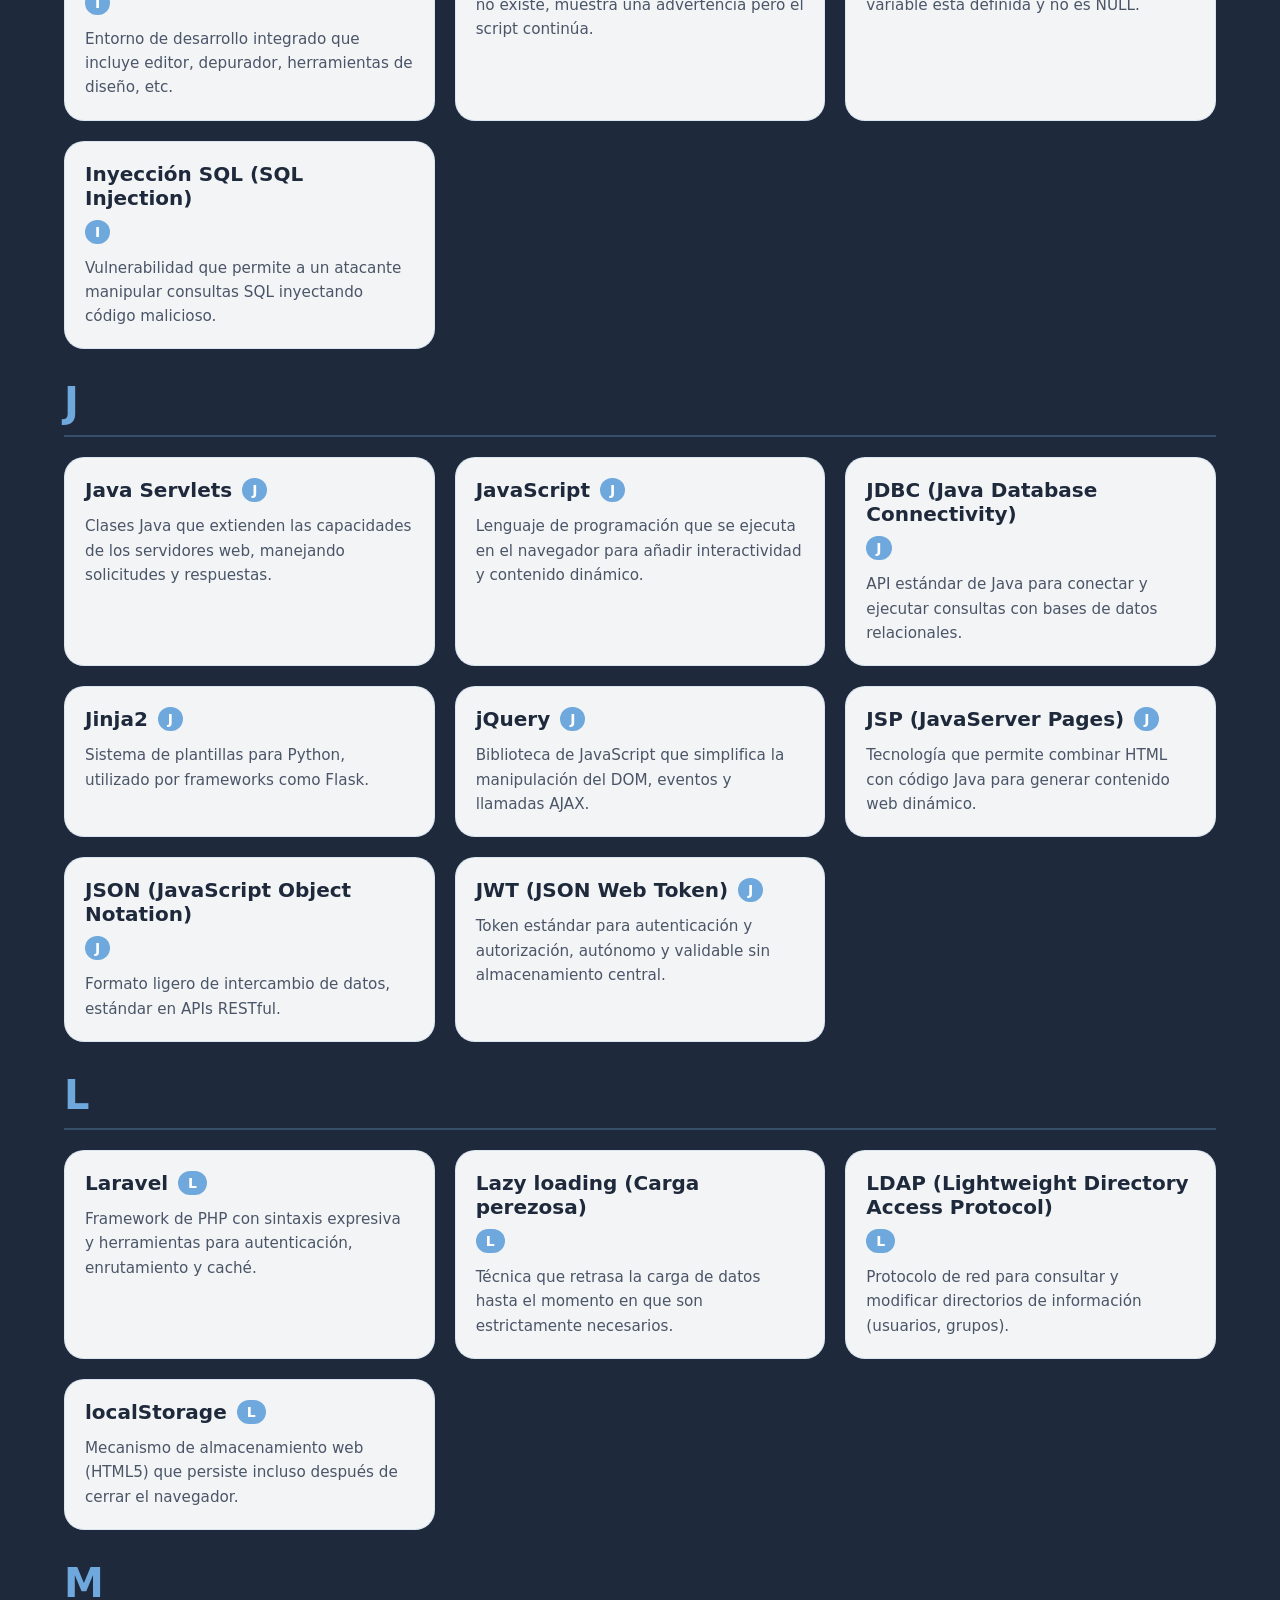
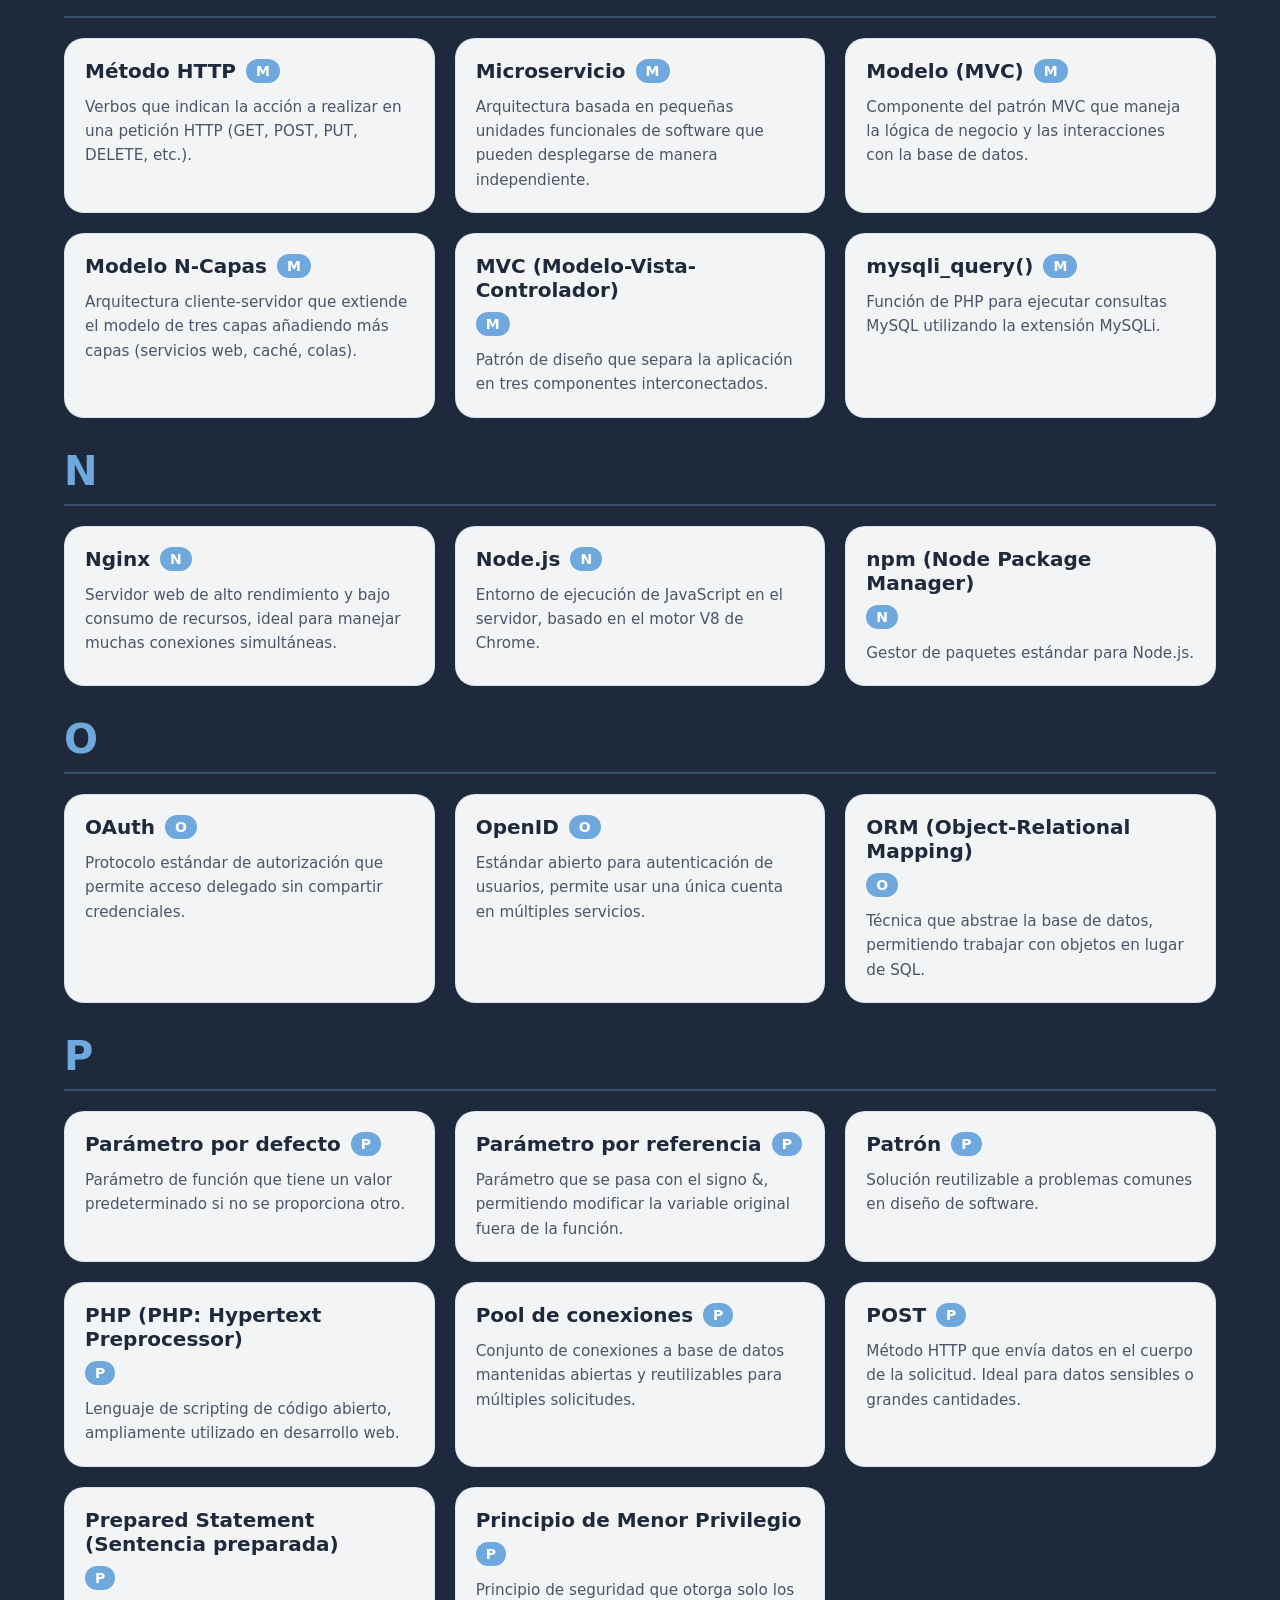
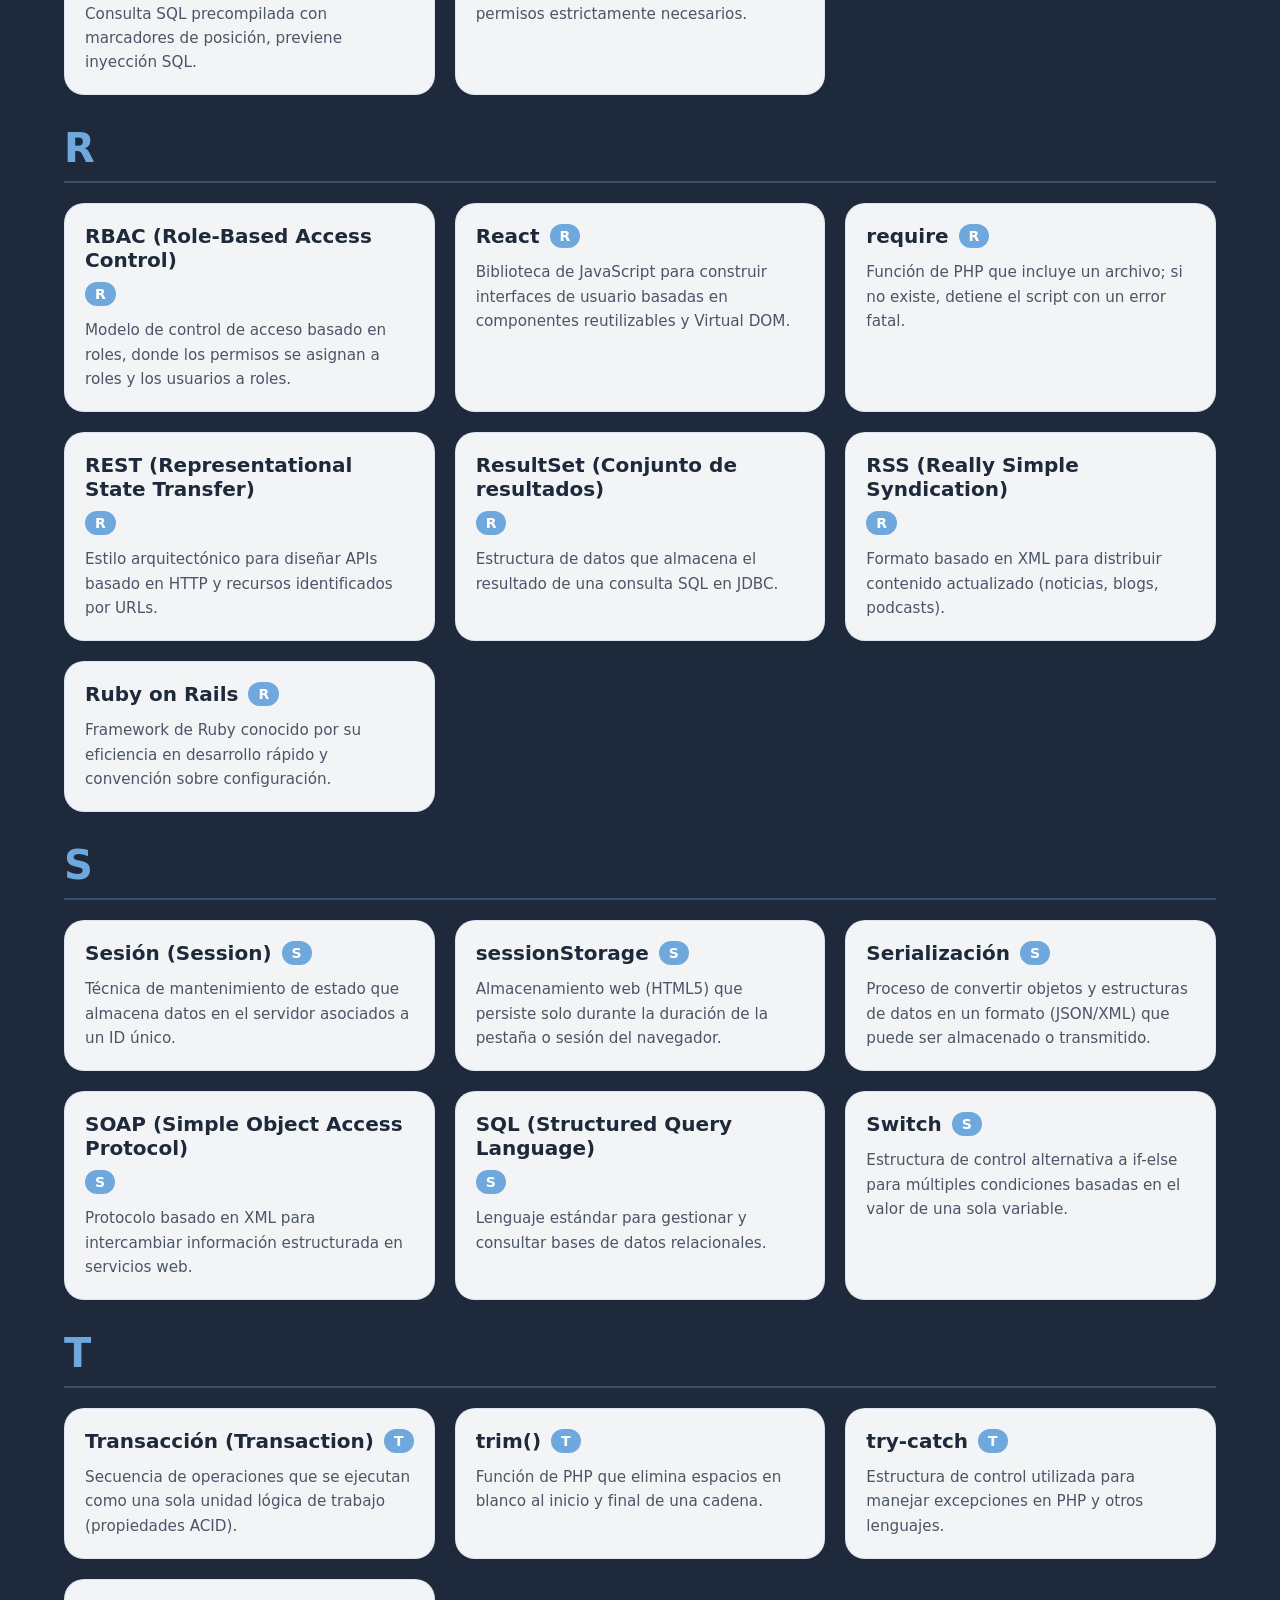
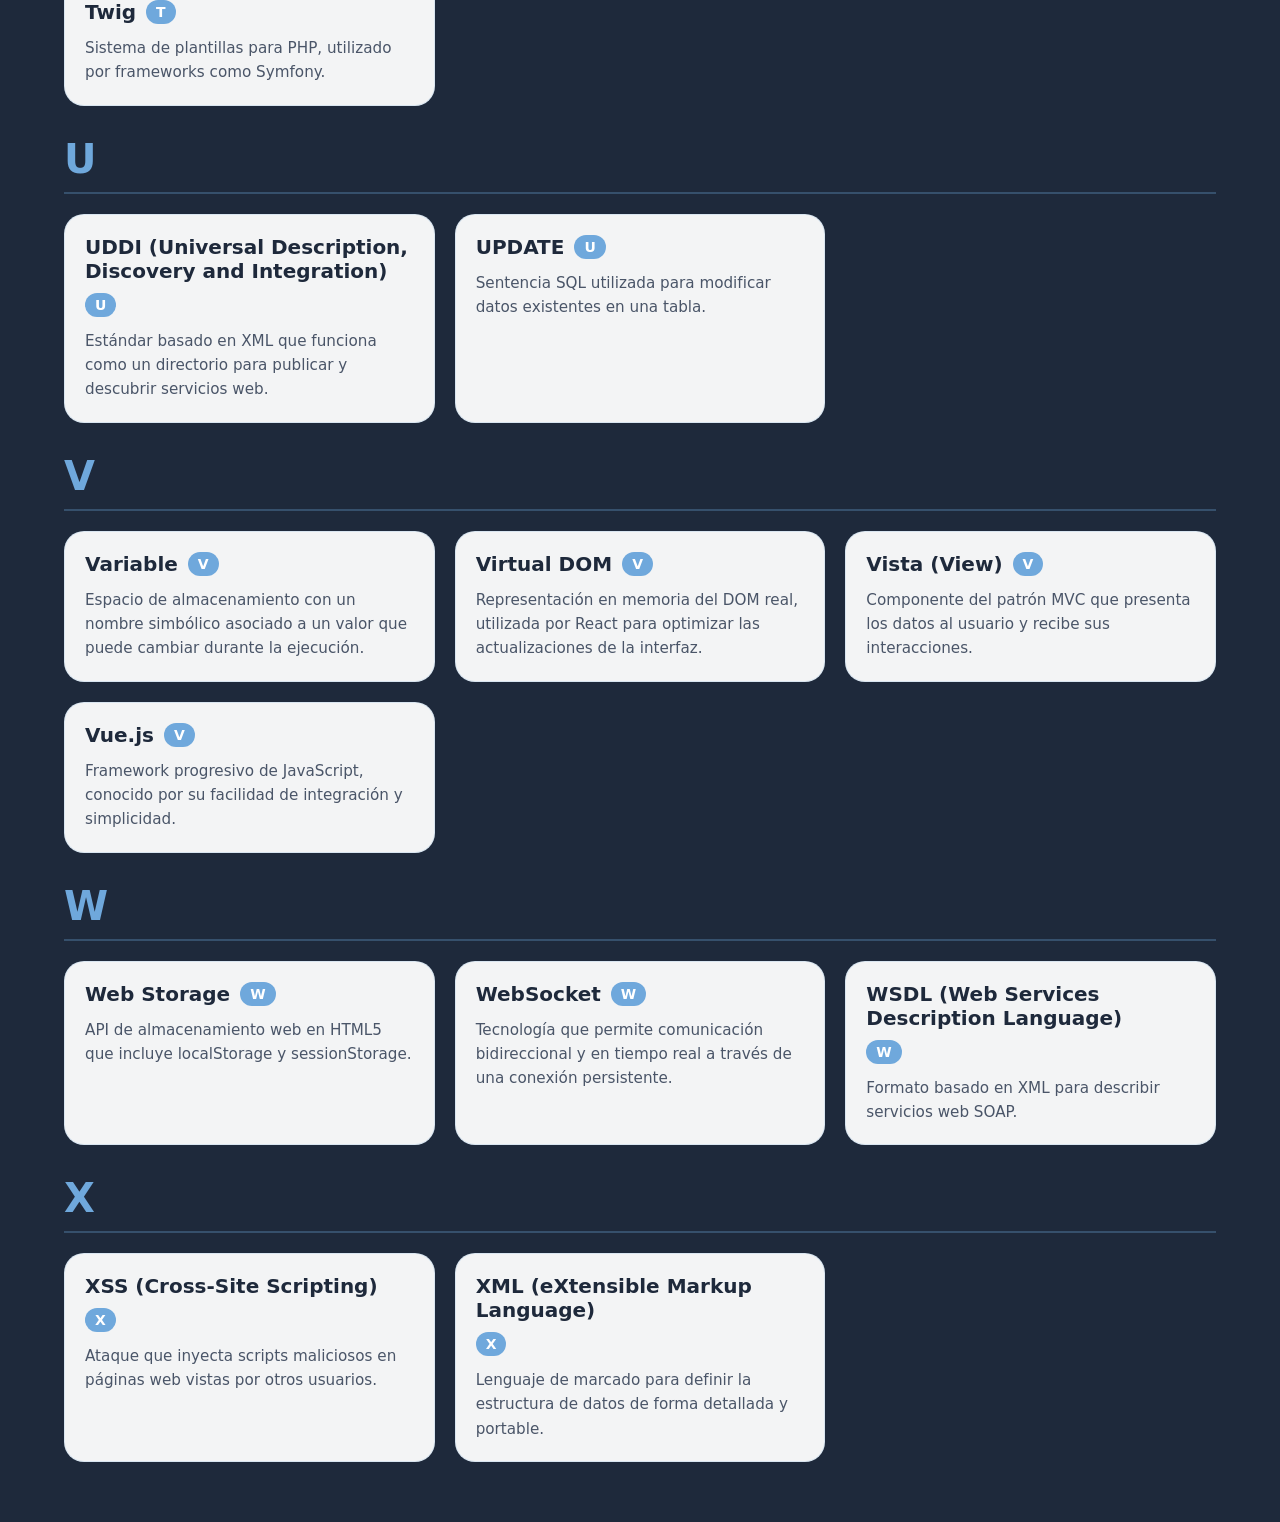
==== commit 1fef1bcc: "feat: agregar preguntas excluidas del cuestionario" ====
--- a/glossary.html
+++ b/glossary.html
@@ -179,6 +179,7 @@
                 <li><a href="index.html" class="nav-link"><i class="fas fa-play"></i> Cuestionario</a></li>
                 <li><a href="review.html" class="nav-link"><i class="fas fa-flag"></i> Repaso <span id="navReviewCount" class="nav-badge">0</span></a></li>
                 <li><a href="glossary.html" class="nav-link active"><i class="fas fa-book"></i> Glosario</a></li>
+                <li><a href="excluded.html" class="nav-link"><i class="fas fa-eye-slash"></i> Excluidas <span id="navExcludedCount" class="nav-badge">0</span></a></li>
             </ul>
         </div>
     </nav>
--- a/style.css
+++ b/style.css
@@ -10,7 +10,9 @@
     min-height: 100vh;
 }
 
-/* Navbar */
+/* ============================================
+   NAVBAR RESPONSIVE
+   ============================================ */
 .navbar {
     background: rgba(30, 41, 59, 0.95);
     backdrop-filter: blur(20px);
@@ -44,10 +46,12 @@
     font-size: 1.5em;
 }
 
+/* Menú de navegación - Desktop */
 .nav-menu {
     display: flex;
     gap: 24px;
     list-style: none;
+    transition: all 0.3s ease;
 }
 
 .nav-link {
@@ -60,6 +64,7 @@
     border-radius: 8px;
     transition: all 0.3s ease;
     font-weight: 500;
+    white-space: nowrap;
 }
 
 .nav-link:hover {
@@ -81,13 +86,50 @@
     margin-left: 4px;
 }
 
+/* Botón de menú hamburguesa (solo móvil) */
+.menu-toggle {
+    display: none;
+    flex-direction: column;
+    gap: 6px;
+    cursor: pointer;
+    padding: 10px;
+    border-radius: 8px;
+    background: rgba(111, 168, 220, 0.1);
+    transition: all 0.3s ease;
+}
+
+.menu-toggle span {
+    width: 25px;
+    height: 2px;
+    background: white;
+    border-radius: 2px;
+    transition: all 0.3s ease;
+}
+
+.menu-toggle.active span:nth-child(1) {
+    transform: rotate(45deg) translate(5px, 6px);
+}
+
+.menu-toggle.active span:nth-child(2) {
+    opacity: 0;
+}
+
+.menu-toggle.active span:nth-child(3) {
+    transform: rotate(-45deg) translate(5px, -6px);
+}
+
+/* ============================================
+   CONTENEDOR PRINCIPAL
+   ============================================ */
 .container {
     max-width: 1200px;
     margin: 0 auto;
     padding: 30px 24px;
 }
 
-/* Pantalla de selección */
+/* ============================================
+   PANTALLA DE SELECCIÓN
+   ============================================ */
 .selection-screen {
     display: flex;
     justify-content: center;
@@ -166,21 +208,13 @@
     font-size: 0.9em;
 }
 
-.selection-info i {
-    margin-right: 8px;
-}
-
-/* Pantalla del quiz */
+/* ============================================
+   QUIZ SCREEN
+   ============================================ */
 .quiz-screen {
     animation: fadeIn 0.3s ease;
 }
 
-@keyframes fadeIn {
-    from { opacity: 0; }
-    to { opacity: 1; }
-}
-
-/* Header */
 header {
     background: rgba(255, 255, 255, 0.08);
     backdrop-filter: blur(20px);
@@ -289,7 +323,7 @@
     font-weight: 500;
 }
 
-/* Botones de acción en pregunta */
+/* Botones de acción */
 .question-actions {
     display: flex;
     gap: 12px;
@@ -417,7 +451,7 @@
     background: #7fb8ec;
 }
 
-/* Bloque de código */
+/* Código */
 .code-block {
     background: #1e293b;
     color: #e2e8f0;
@@ -522,6 +556,137 @@
 .empty-review p {
     color: #64748b;
     font-size: 1.1em;
+}
+
+/* Glosario */
+.glossary-header {
+    text-align: center;
+    margin-bottom: 40px;
+}
+
+.glossary-header h1 {
+    font-size: 2em;
+    color: #6fa8dc;
+    margin-bottom: 10px;
+}
+
+.letter-nav {
+    display: flex;
+    flex-wrap: wrap;
+    justify-content: center;
+    gap: 12px;
+    margin-bottom: 40px;
+    padding: 20px;
+    background: rgba(255, 255, 255, 0.05);
+    backdrop-filter: blur(10px);
+    border-radius: 60px;
+    border: 1px solid rgba(255, 255, 255, 0.1);
+    position: sticky;
+    top: 80px;
+    z-index: 10;
+}
+
+.letter-link {
+    width: 45px;
+    height: 45px;
+    display: flex;
+    align-items: center;
+    justify-content: center;
+    background: rgba(255, 255, 255, 0.1);
+    border-radius: 50%;
+    text-decoration: none;
+    color: white;
+    font-weight: bold;
+    font-size: 1.2em;
+    transition: all 0.3s ease;
+    border: 1px solid rgba(255, 255, 255, 0.2);
+}
+
+.letter-link:hover {
+    background: #6fa8dc;
+    transform: translateY(-2px);
+}
+
+.letter-section {
+    margin-bottom: 30px;
+    scroll-margin-top: 100px;
+}
+
+.letter-title {
+    font-size: 2.5em;
+    font-weight: 800;
+    color: #6fa8dc;
+    margin-bottom: 20px;
+    padding-bottom: 10px;
+    border-bottom: 2px solid rgba(111, 168, 220, 0.3);
+}
+
+.terms-grid {
+    display: grid;
+    grid-template-columns: repeat(auto-fill, minmax(350px, 1fr));
+    gap: 20px;
+}
+
+.term-card {
+    background: rgba(255, 255, 255, 0.95);
+    border-radius: 20px;
+    padding: 20px;
+    transition: all 0.3s ease;
+    border: 1px solid rgba(111, 168, 220, 0.2);
+}
+
+.term-card:hover {
+    transform: translateY(-4px);
+    box-shadow: 0 12px 28px rgba(0, 0, 0, 0.15);
+}
+
+.term-title {
+    font-size: 1.25em;
+    font-weight: 700;
+    color: #1E293B;
+    margin-bottom: 12px;
+    display: flex;
+    align-items: center;
+    gap: 10px;
+    flex-wrap: wrap;
+}
+
+.term-badge {
+    background: #6fa8dc;
+    color: white;
+    padding: 4px 10px;
+    border-radius: 20px;
+    font-size: 0.7em;
+    font-weight: 600;
+}
+
+.term-definition {
+    color: #4a5568;
+    line-height: 1.6;
+    font-size: 0.95em;
+}
+
+.back-to-top {
+    position: fixed;
+    bottom: 30px;
+    right: 30px;
+    width: 50px;
+    height: 50px;
+    background: #6fa8dc;
+    border-radius: 50%;
+    display: flex;
+    align-items: center;
+    justify-content: center;
+    text-decoration: none;
+    color: white;
+    transition: all 0.3s ease;
+    box-shadow: 0 4px 12px rgba(0, 0, 0, 0.2);
+    z-index: 20;
+}
+
+.back-to-top:hover {
+    transform: translateY(-3px);
+    background: #7fb8ec;
 }
 
 /* Botón de reinicio flotante */
@@ -657,7 +822,9 @@
     color: white;
 }
 
-/* Animaciones */
+/* ============================================
+   ANIMACIONES
+   ============================================ */
 @keyframes fadeInUp {
     from {
         opacity: 0;
@@ -669,6 +836,11 @@
     }
 }
 
+@keyframes fadeIn {
+    from { opacity: 0; }
+    to { opacity: 1; }
+}
+
 @keyframes slideUp {
     from {
         opacity: 0;
@@ -691,47 +863,614 @@
     }
 }
 
-/* Responsive */
+/* ============================================
+   RESPONSIVE DESIGN
+   ============================================ */
+
+/* Tablets (768px - 1024px) */
+@media (max-width: 1024px) {
+    .container {
+        padding: 20px;
+    }
+    
+    .selection-card {
+        padding: 40px 30px;
+        margin: 20px;
+    }
+    
+    .terms-grid {
+        grid-template-columns: repeat(auto-fill, minmax(300px, 1fr));
+    }
+}
+
+/* Móviles (hasta 768px) */
 @media (max-width: 768px) {
+    /* Navbar responsive */
     .nav-container {
+        padding: 12px 20px;
+        position: relative;
+        justify-content: space-between;
+    }
+    
+    /* Botón de menú hamburguesa */
+    .menu-toggle {
+        display: flex;
         flex-direction: column;
+        gap: 5px;
+        cursor: pointer;
+        padding: 8px;
+        border-radius: 8px;
+        background: rgba(111, 168, 220, 0.1);
+        transition: all 0.3s ease;
+        z-index: 1001;
+    }
+    
+    .menu-toggle span {
+        width: 22px;
+        height: 2px;
+        background: white;
+        border-radius: 2px;
+        transition: all 0.3s ease;
+    }
+    
+    .menu-toggle.active span:nth-child(1) {
+        transform: rotate(45deg) translate(5px, 5px);
+    }
+    
+    .menu-toggle.active span:nth-child(2) {
+        opacity: 0;
+    }
+    
+    .menu-toggle.active span:nth-child(3) {
+        transform: rotate(-45deg) translate(5px, -5px);
+    }
+    
+    /* Menú desplegable */
+    .nav-menu {
+        position: fixed;
+        top: 0;
+        right: -100%;
+        width: 280px;
+        height: 100vh;
+        background: rgba(30, 41, 59, 0.98);
+        backdrop-filter: blur(20px);
+        flex-direction: column;
+        align-items: center;
+        justify-content: center;
+        padding: 80px 20px 40px;
+        gap: 20px;
+        transition: right 0.3s ease;
+        z-index: 1000;
+        box-shadow: -5px 0 20px rgba(0, 0, 0, 0.3);
+        margin: 0;
+        list-style: none;
+    }
+    
+    .nav-menu.active {
+        right: 0;
+    }
+    
+    .nav-link {
+        width: 100%;
+        justify-content: center;
+        padding: 14px 20px;
+        font-size: 1.1em;
         text-align: center;
     }
     
+    /* Overlay para cerrar menú */
+    .menu-overlay {
+        position: fixed;
+        top: 0;
+        left: 0;
+        width: 100%;
+        height: 100%;
+        background: rgba(0, 0, 0, 0.5);
+        z-index: 999;
+        opacity: 0;
+        visibility: hidden;
+        transition: all 0.3s ease;
+    }
+    
+    .menu-overlay.active {
+        opacity: 1;
+        visibility: visible;
+    }
+    
+    /* Contenedor */
+    .container {
+        padding: 16px;
+    }
+    
+    /* Pantalla de selección */
+    .selection-screen {
+        min-height: calc(100vh - 150px);
+    }
+    
     .selection-card {
-        padding: 32px 24px;
-        margin: 20px;
+        padding: 32px 20px;
+        margin: 16px;
+    }
+    
+    .selection-card h2 {
+        font-size: 1.4em;
     }
     
     .selection-options {
         flex-direction: column;
+        gap: 12px;
     }
     
     .selection-btn {
         width: 100%;
-    }
-    
+        padding: 16px 20px;
+    }
+    
+    .selection-btn .btn-number {
+        font-size: 1.5em;
+    }
+    
+    /* Stats */
     .stats {
         flex-direction: column;
         gap: 10px;
     }
     
+    .stats span {
+        text-align: center;
+        justify-content: center;
+        font-size: 0.9em;
+    }
+    
+    /* Tarjetas de preguntas */
+    .question-card {
+        padding: 20px;
+    }
+    
+    .question-text {
+        font-size: 1em;
+    }
+    
+    .option {
+        padding: 10px 14px;
+    }
+    
+    .option label {
+        font-size: 0.85em;
+    }
+    
+    /* Botones de acción */
     .question-actions {
         flex-direction: column;
+        gap: 10px;
     }
     
     .action-btn {
         justify-content: center;
+        width: 100%;
+    }
+    
+    /* Navegación */
+    .navigation {
+        flex-direction: column;
+        gap: 12px;
+    }
+    
+    .nav-btn {
+        padding: 12px 20px;
+        width: 100%;
+    }
+    
+    /* Resultados */
+    .results {
+        padding: 32px 20px;
+    }
+    
+    .results h2 {
+        font-size: 1.5em;
+    }
+    
+    .results p {
+        font-size: 1em;
     }
     
     .results-actions {
         flex-direction: column;
-    }
-    
+        gap: 12px;
+    }
+    
+    .restart-btn {
+        width: 100%;
+    }
+    
+    /* Glosario */
+    .glossary-header h1 {
+        font-size: 1.5em;
+    }
+    
+    .letter-nav {
+        top: auto;
+        position: relative;
+        gap: 8px;
+        padding: 12px;
+        border-radius: 40px;
+        margin: 20px 0;
+        flex-wrap: wrap;
+    }
+    
+    .letter-link {
+        width: 38px;
+        height: 38px;
+        font-size: 0.9em;
+    }
+    
+    .letter-title {
+        font-size: 1.8em;
+    }
+    
+    .terms-grid {
+        grid-template-columns: 1fr;
+        gap: 16px;
+    }
+    
+    .term-card {
+        padding: 16px;
+    }
+    
+    .term-title {
+        font-size: 1.1em;
+    }
+    
+    .term-definition {
+        font-size: 0.9em;
+    }
+    
+    /* Review */
+    .review-header h1 {
+        font-size: 1.5em;
+    }
+    
+    .review-item {
+        padding: 16px;
+    }
+    
+    .review-question-text {
+        font-size: 0.95em;
+    }
+    
+    .review-actions {
+        flex-direction: column;
+        gap: 10px;
+    }
+    
+    .remove-review-btn {
+        width: 100%;
+        justify-content: center;
+    }
+    
+    .empty-review {
+        padding: 40px 20px;
+    }
+    
+    .empty-review i {
+        font-size: 3em;
+    }
+    
+    /* Botón flotante */
     .reset-quiz-btn {
-        bottom: 80px;
+        bottom: 16px;
         right: 16px;
         padding: 10px 16px;
         font-size: 0.8em;
     }
+    
+    /* Back to top */
+    .back-to-top {
+        bottom: 80px;
+        right: 16px;
+        width: 40px;
+        height: 40px;
+    }
+    
+    /* Código */
+    .code-block {
+        font-size: 0.75em;
+        padding: 12px;
+        overflow-x: auto;
+        white-space: pre-wrap;
+        word-break: break-word;
+    }
+}
+
+/* Móviles pequeños (menos de 480px) - Ajustes adicionales */
+@media (max-width: 480px) {
+    .nav-brand {
+        font-size: 1em;
+    }
+    
+    .nav-brand i {
+        font-size: 1.1em;
+    }
+    
+    .menu-toggle {
+        padding: 6px;
+    }
+    
+    .menu-toggle span {
+        width: 18px;
+        height: 2px;
+    }
+    
+    .nav-menu {
+        width: 100%;
+        right: -100%;
+    }
+    
+    .nav-link {
+        padding: 12px 16px;
+        font-size: 1em;
+    }
+    
+    .container {
+        padding: 12px;
+    }
+    
+    .selection-card {
+        padding: 24px 16px;
+    }
+    
+    .selection-card h2 {
+        font-size: 1.2em;
+    }
+    
+    .selection-card p {
+        font-size: 0.85em;
+    }
+    
+    .stats span {
+        font-size: 0.8em;
+        padding: 8px 12px;
+    }
+    
+    .question-card {
+        padding: 16px;
+    }
+    
+    .question-text {
+        font-size: 0.9em;
+        margin-bottom: 16px;
+    }
+    
+    .option {
+        padding: 8px 12px;
+    }
+    
+    .option input[type="radio"] {
+        transform: scale(0.9);
+        margin-right: 8px;
+    }
+    
+    .option label {
+        font-size: 0.75em;
+    }
+    
+    .action-btn {
+        font-size: 0.7em;
+        padding: 8px 12px;
+    }
+    
+    .nav-btn {
+        font-size: 0.8em;
+        padding: 10px 16px;
+    }
+    
+    .letter-link {
+        width: 32px;
+        height: 32px;
+        font-size: 0.8em;
+    }
+    
+    .letter-title {
+        font-size: 1.5em;
+    }
+    
+    .term-title {
+        font-size: 1em;
+    }
+    
+    .term-definition {
+        font-size: 0.8em;
+    }
+    
+    .modal-content {
+        width: 95%;
+    }
+    
+    .modal-header {
+        padding: 16px;
+    }
+    
+    .modal-icon {
+        font-size: 2em;
+    }
+    
+    .modal-header h3 {
+        font-size: 1.2em;
+    }
+    
+    .modal-body {
+        padding: 20px 16px;
+    }
+    
+    .modal-body p {
+        font-size: 0.9em;
+    }
+    
+    .modal-footer {
+        padding: 16px;
+    }
+    
+    .modal-btn {
+        padding: 10px 16px;
+        font-size: 0.85em;
+    }
+    
+    .toast {
+        padding: 8px 16px;
+        font-size: 0.8em;
+        width: 90%;
+        text-align: center;
+        bottom: 16px;
+    }
+    
+    .results h2 {
+        font-size: 1.3em;
+    }
+    
+    .results p {
+        font-size: 0.9em;
+    }
+    
+    .results #finalScore {
+        font-size: 1.5em;
+    }
+}
+
+/* Orientación landscape en móviles */
+@media (max-width: 768px) and (orientation: landscape) {
+    .nav-menu {
+        padding: 60px 20px 20px;
+        gap: 12px;
+    }
+    
+    .nav-link {
+        padding: 10px 16px;
+        font-size: 0.9em;
+    }
+    
+    .selection-screen {
+        min-height: auto;
+        padding: 20px 0;
+    }
+    
+    .question-actions {
+        flex-direction: row;
+    }
+    
+    .action-btn {
+        width: auto;
+        flex: 1;
+    }
+    
+    .navigation {
+        flex-direction: row;
+    }
+    
+    .letter-nav {
+        flex-wrap: wrap;
+    }
+}
+
+/* Página de excluidas */
+.excluded-header {
+    text-align: center;
+    margin-bottom: 40px;
+}
+
+.excluded-header h1 {
+    font-size: 2em;
+    color: #6fa8dc;
+    margin-bottom: 10px;
+}
+
+.excluded-header p {
+    color: rgba(255, 255, 255, 0.8);
+}
+
+.excluded-container {
+    display: flex;
+    flex-direction: column;
+    gap: 20px;
+}
+
+.excluded-item {
+    background: rgba(255, 255, 255, 0.95);
+    border-radius: 20px;
+    padding: 24px;
+    border-left: 4px solid #dc6fa8;
+    transition: all 0.3s ease;
+}
+
+.excluded-item:hover {
+    transform: translateX(4px);
+    box-shadow: 0 4px 12px rgba(0, 0, 0, 0.1);
+}
+
+.excluded-question-text {
+    font-size: 1.1em;
+    font-weight: 600;
+    color: #1E293B;
+    margin-bottom: 16px;
+}
+
+.excluded-answer {
+    background: rgba(168, 220, 111, 0.15);
+    padding: 12px 16px;
+    border-radius: 12px;
+    margin: 12px 0;
+}
+
+.excluded-answer strong {
+    color: #a8dc6f;
+}
+
+.excluded-actions {
+    display: flex;
+    gap: 12px;
+    margin-top: 16px;
+}
+
+.restore-excluded-btn {
+    background: #6fa8dc;
+    color: white;
+    border: none;
+    padding: 8px 16px;
+    border-radius: 8px;
+    cursor: pointer;
+    font-weight: 500;
+    transition: all 0.3s ease;
+}
+
+.restore-excluded-btn:hover {
+    background: #7fb8ec;
+    transform: translateY(-2px);
+}
+
+.empty-excluded {
+    text-align: center;
+    padding: 60px;
+    background: rgba(255, 255, 255, 0.95);
+    border-radius: 24px;
+}
+
+.empty-excluded i {
+    font-size: 4em;
+    color: #dc6fa8;
+    margin-bottom: 20px;
+}
+
+.empty-excluded p {
+    color: #64748b;
+    font-size: 1.1em;
+}
+
+/* Botón de excluir en pregunta */
+.action-btn-exclude {
+    background: rgba(220, 111, 168, 0.15);
+    color: #dc6fa8;
+}
+
+.action-btn-exclude:hover {
+    background: #dc6fa8;
+    color: white;
 }
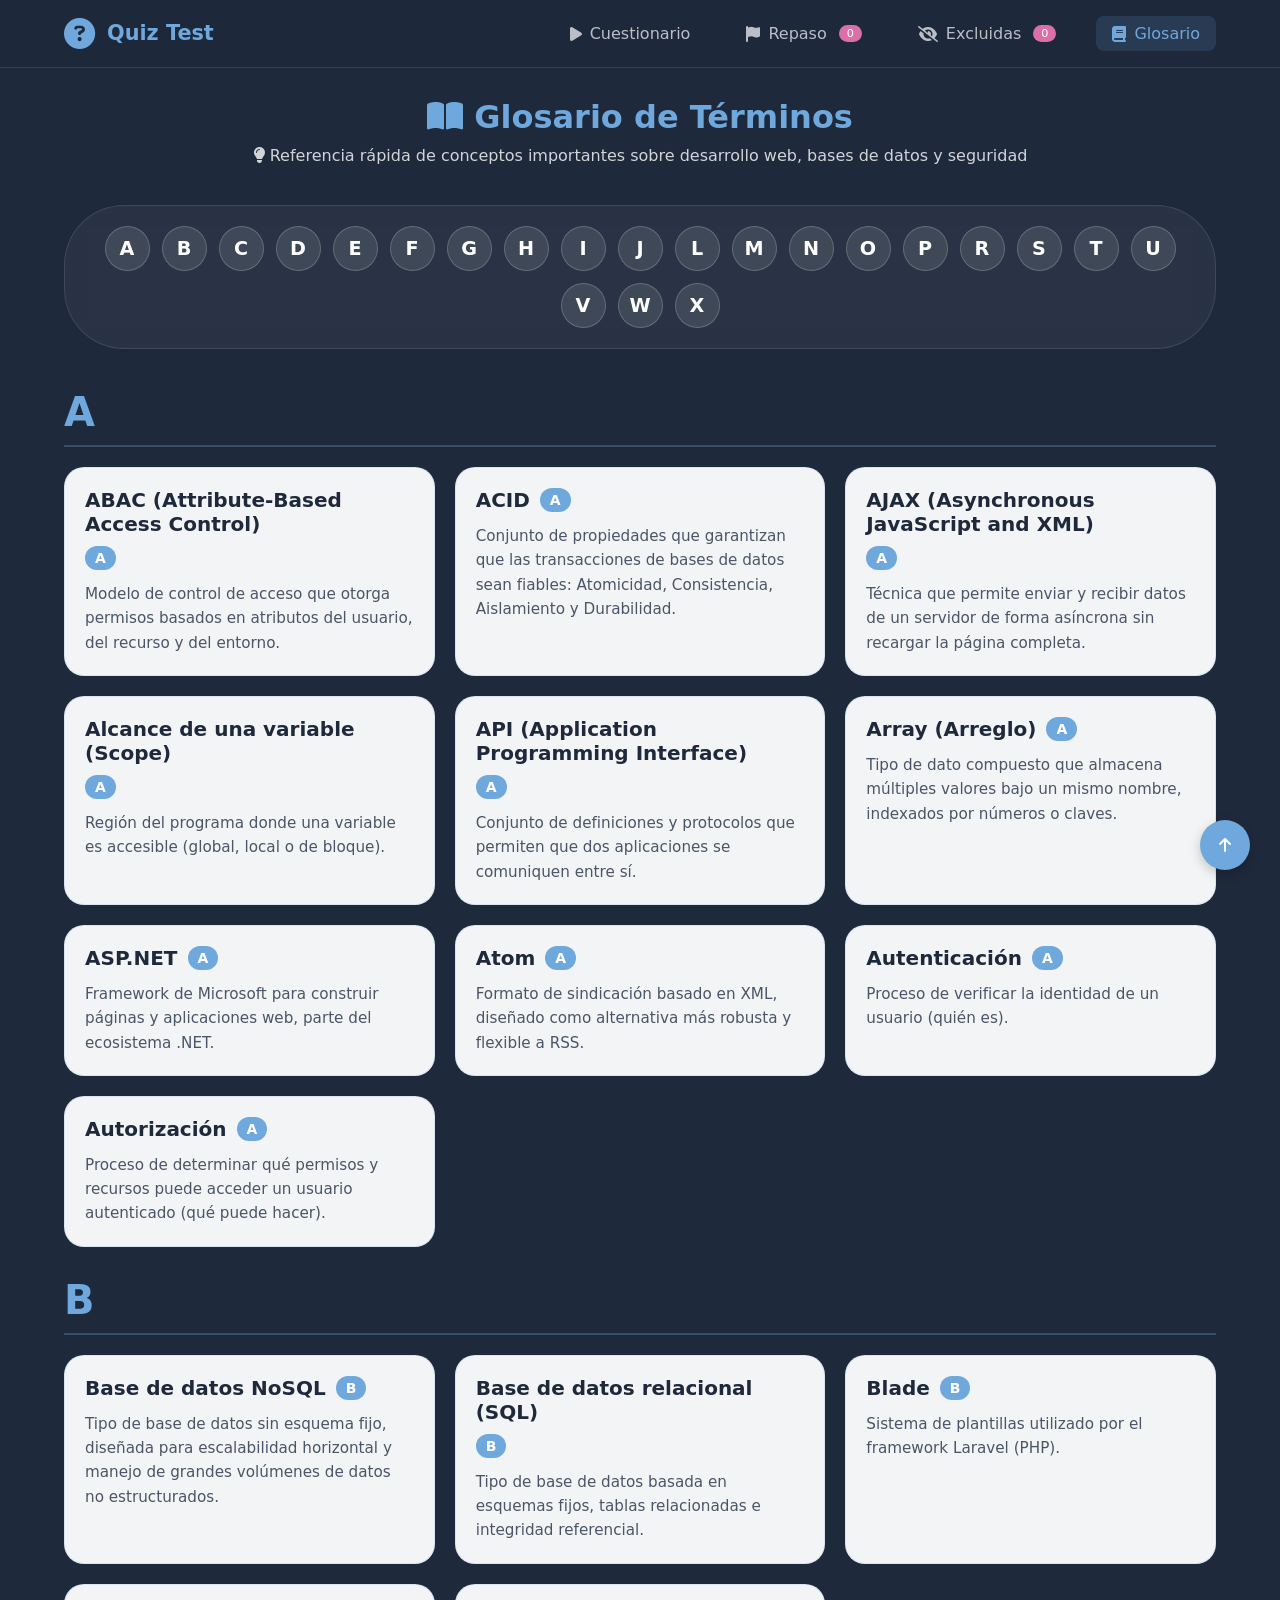
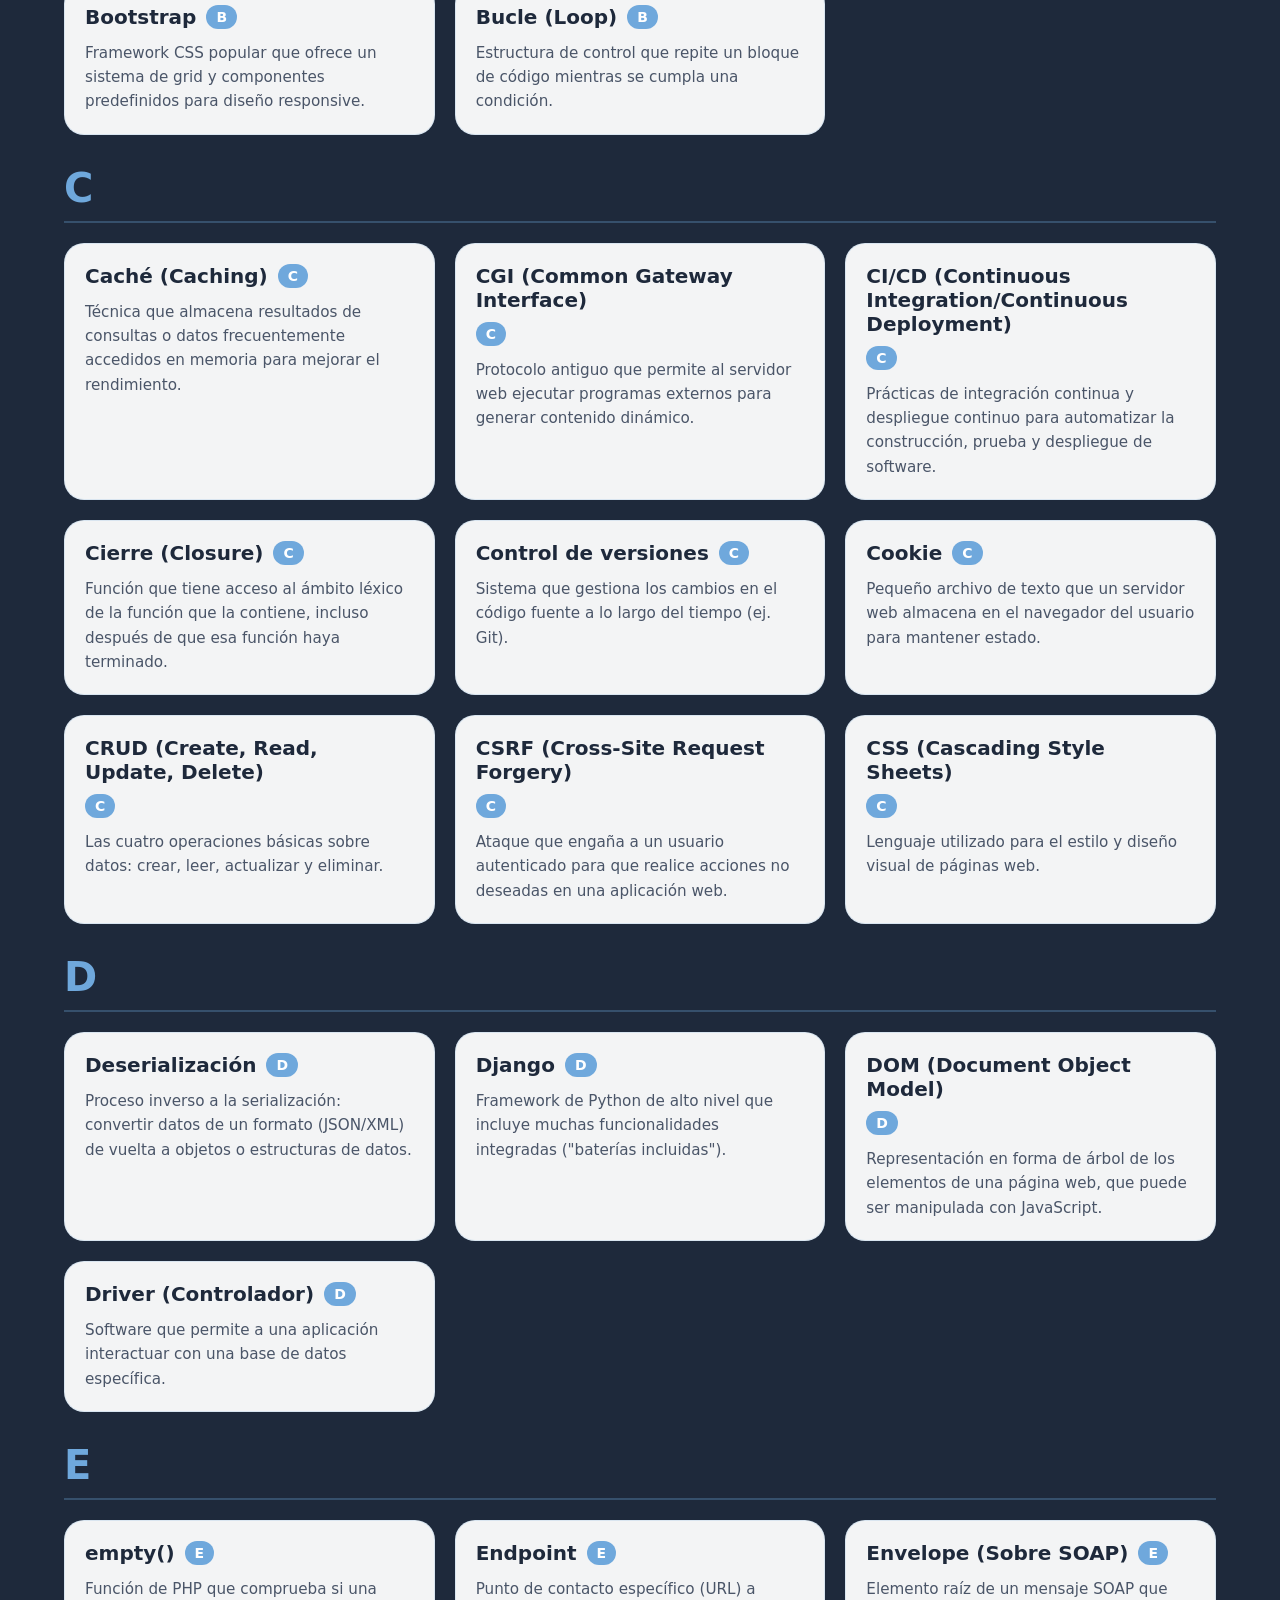
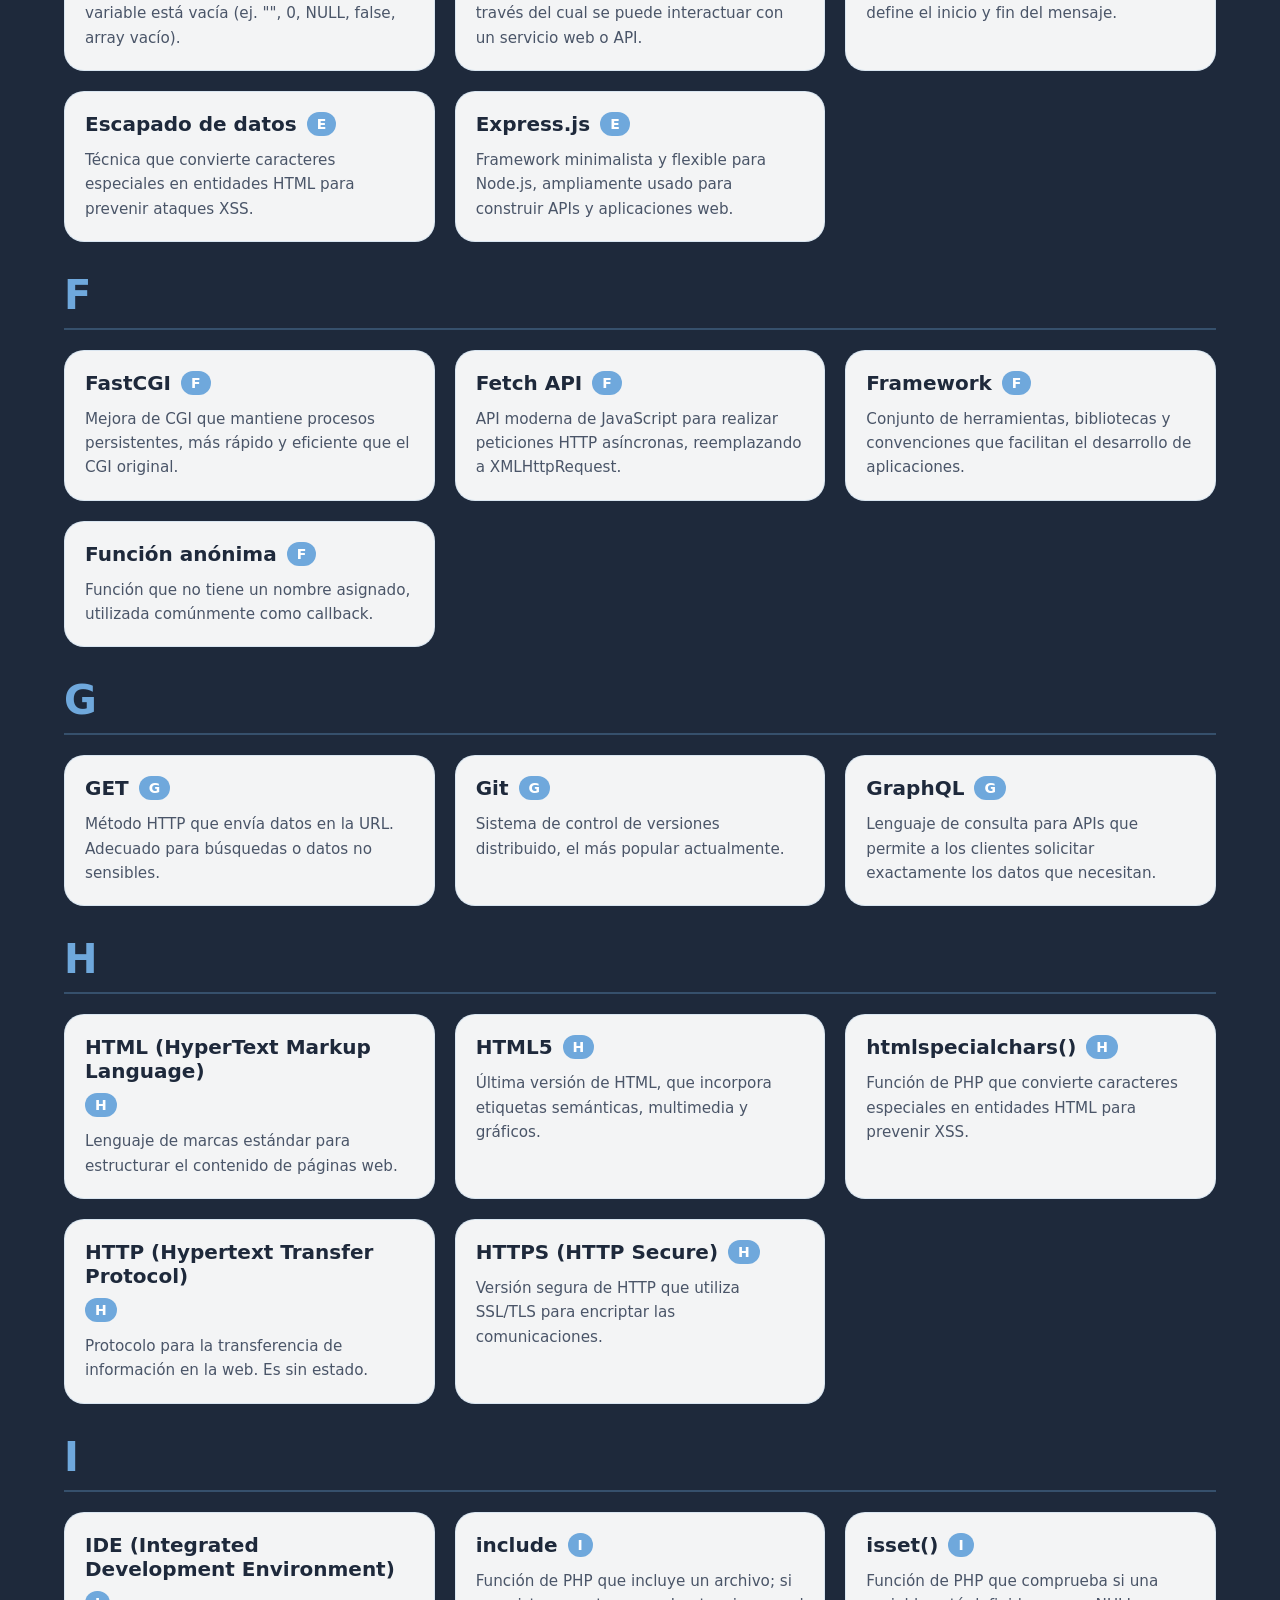
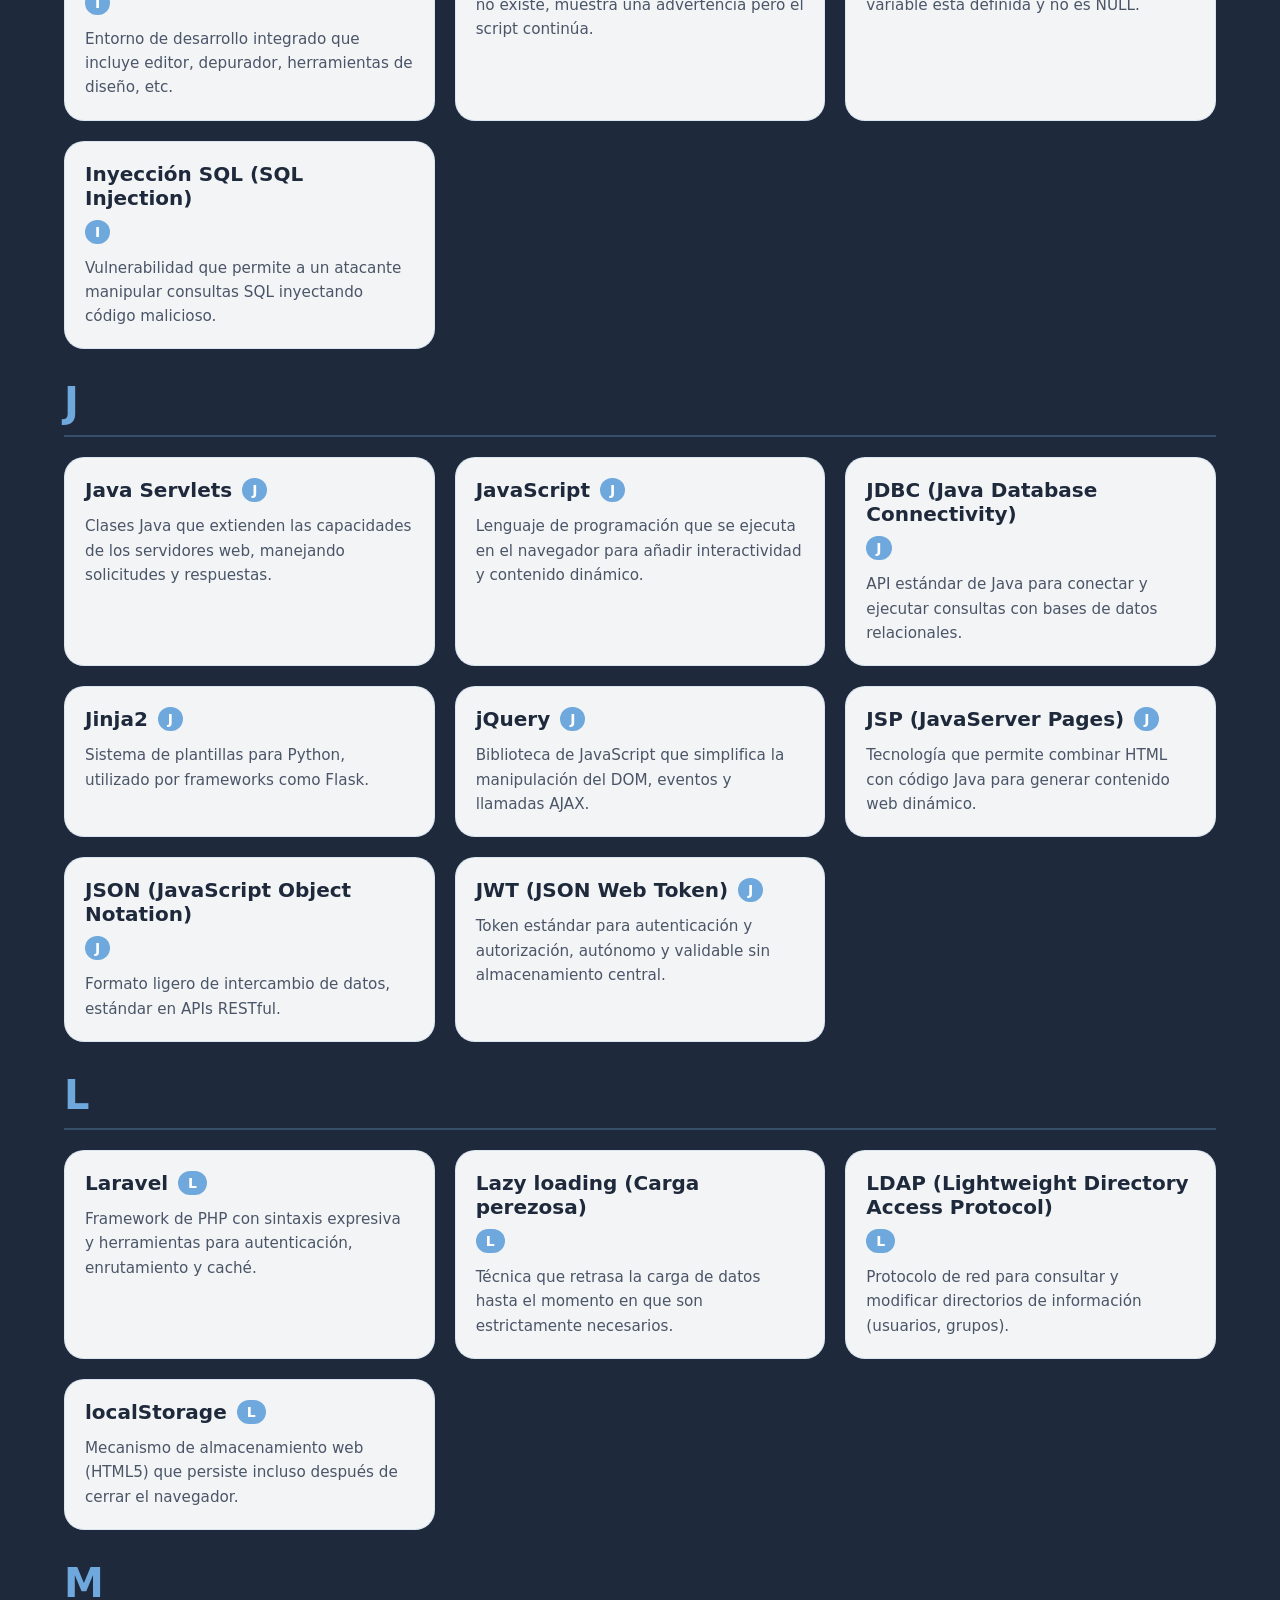
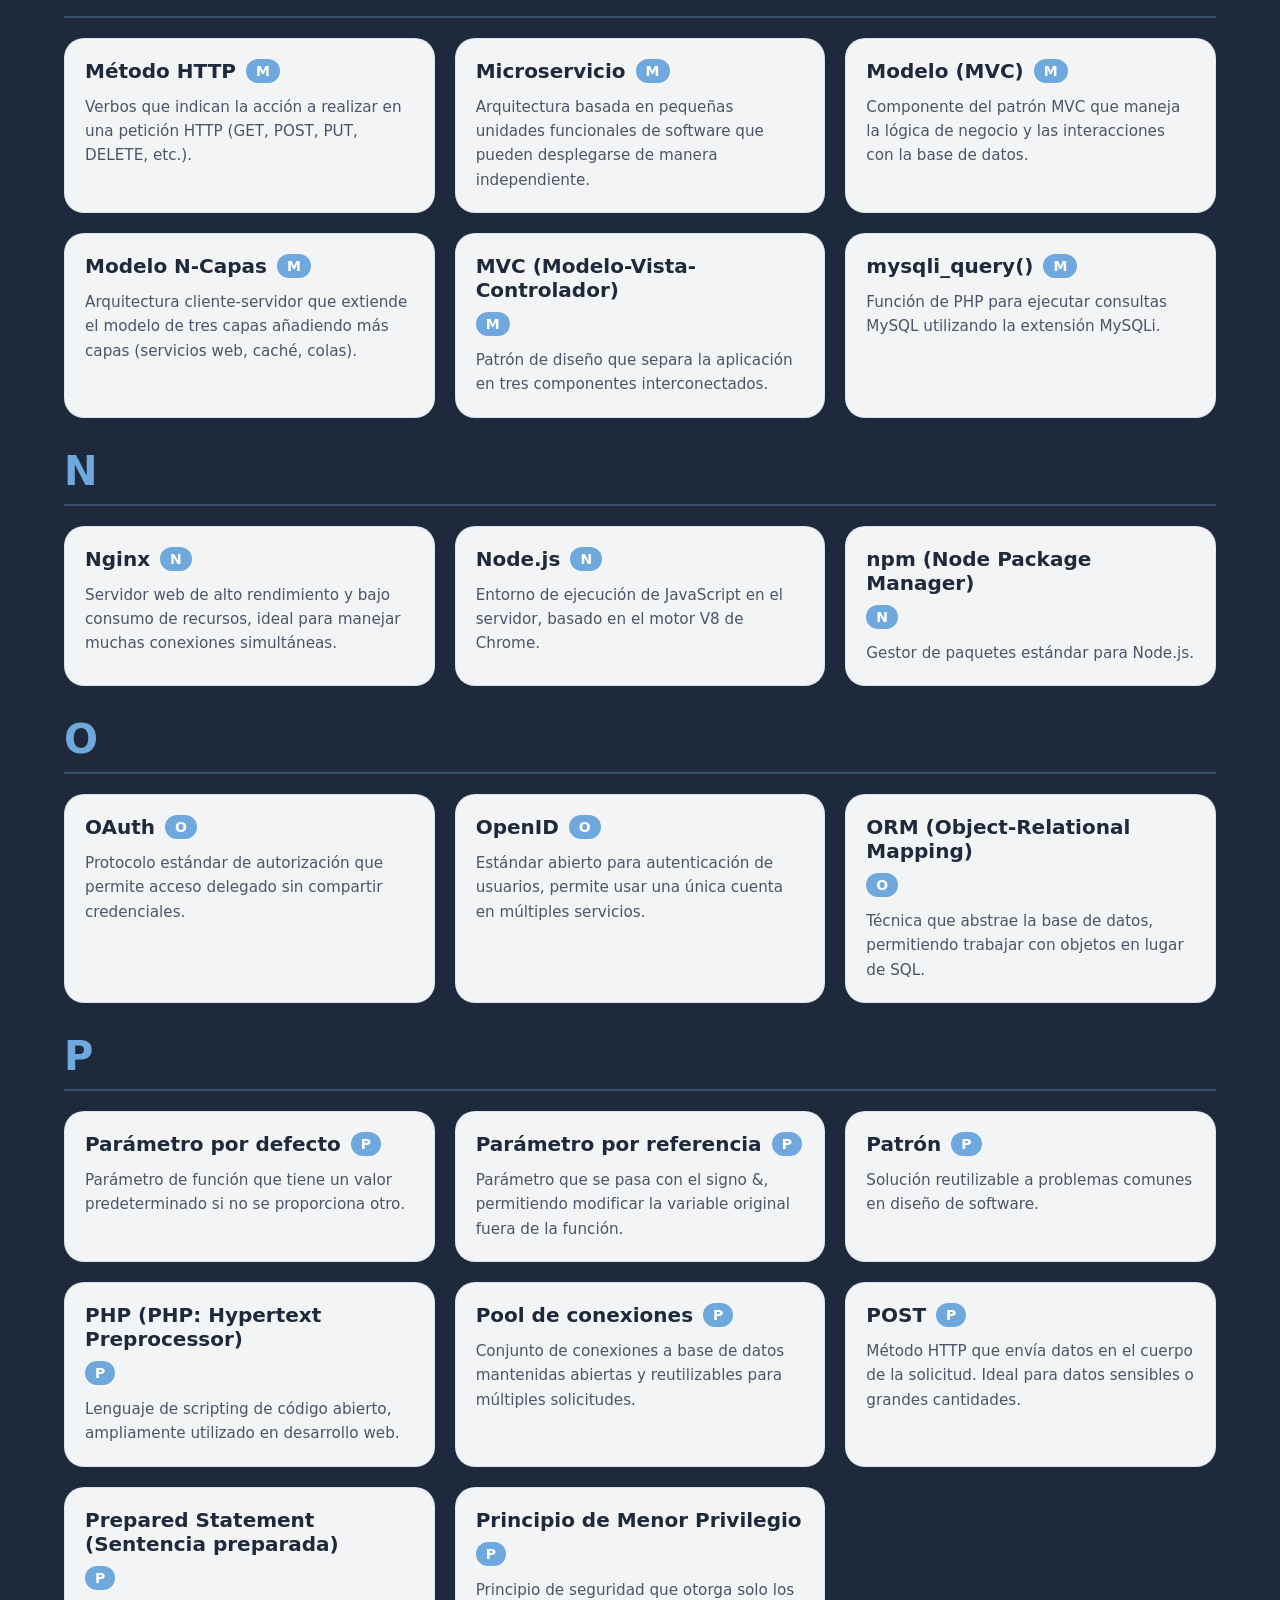
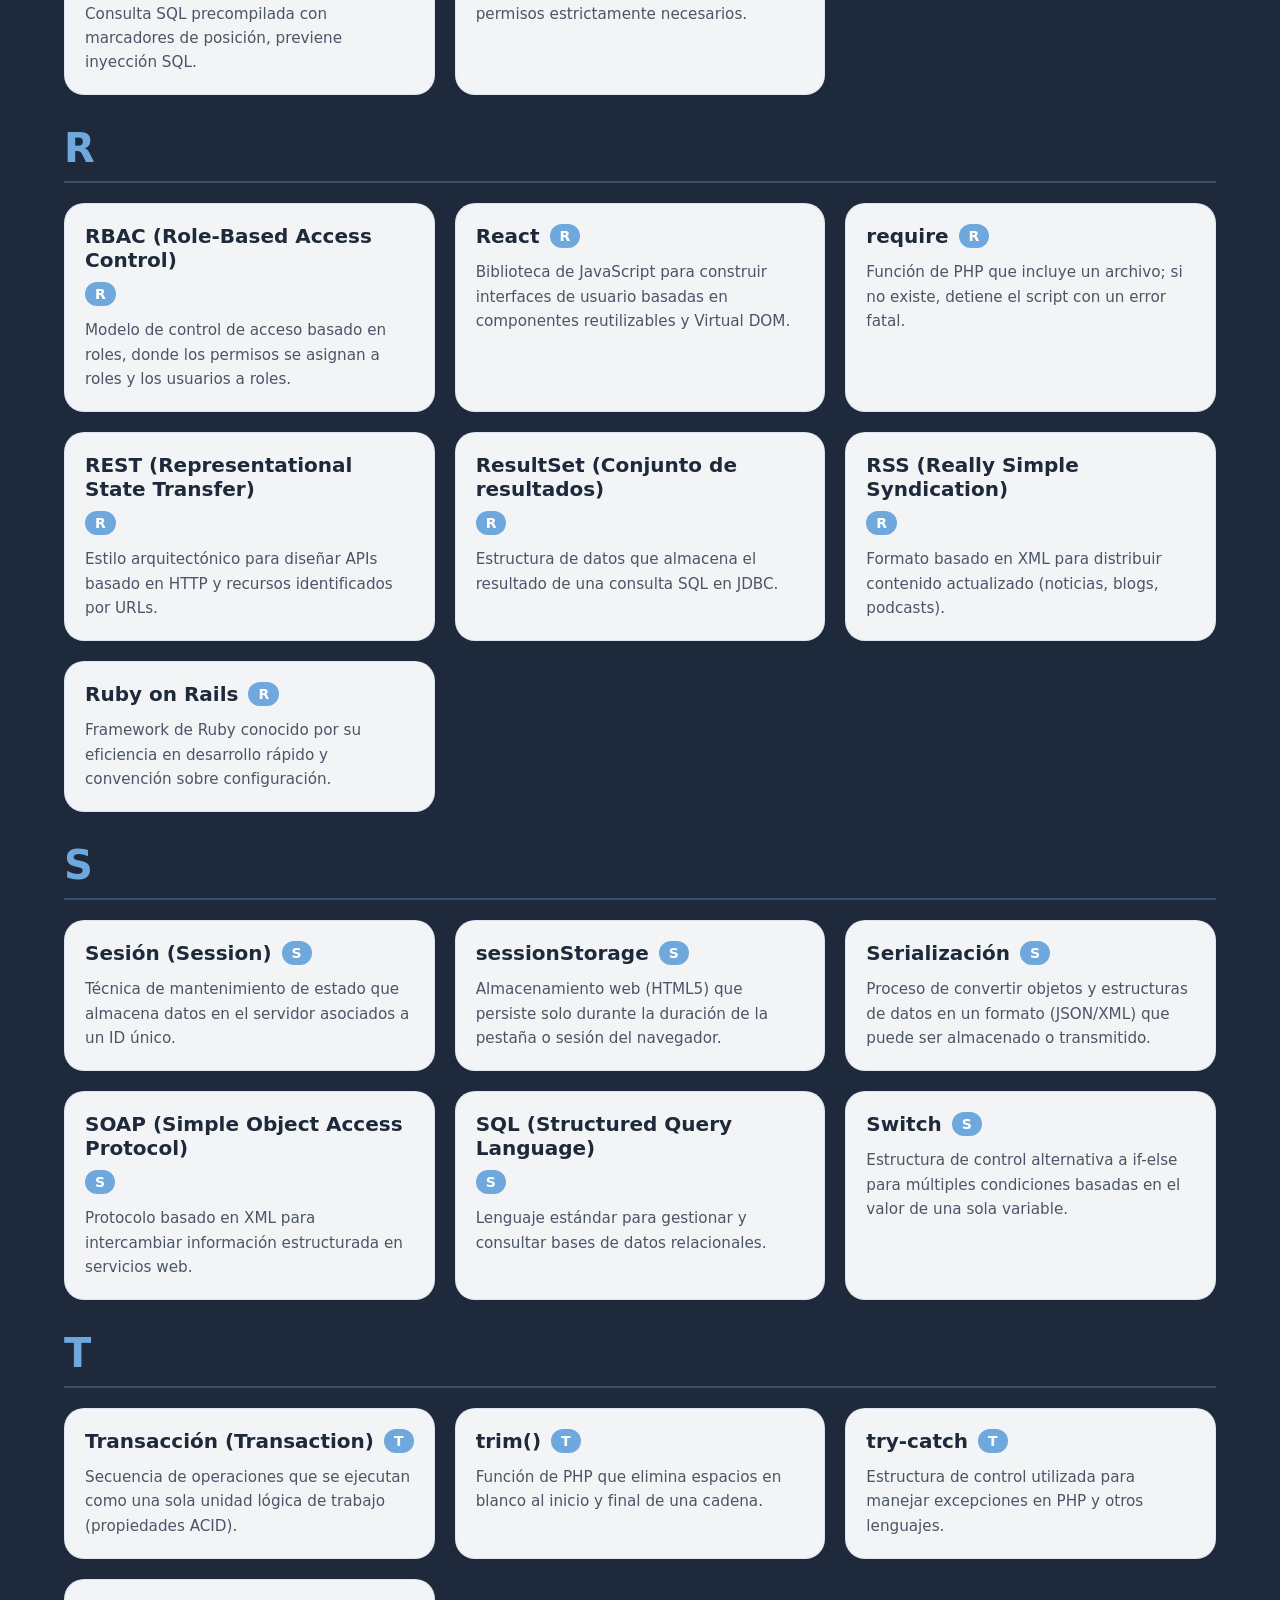
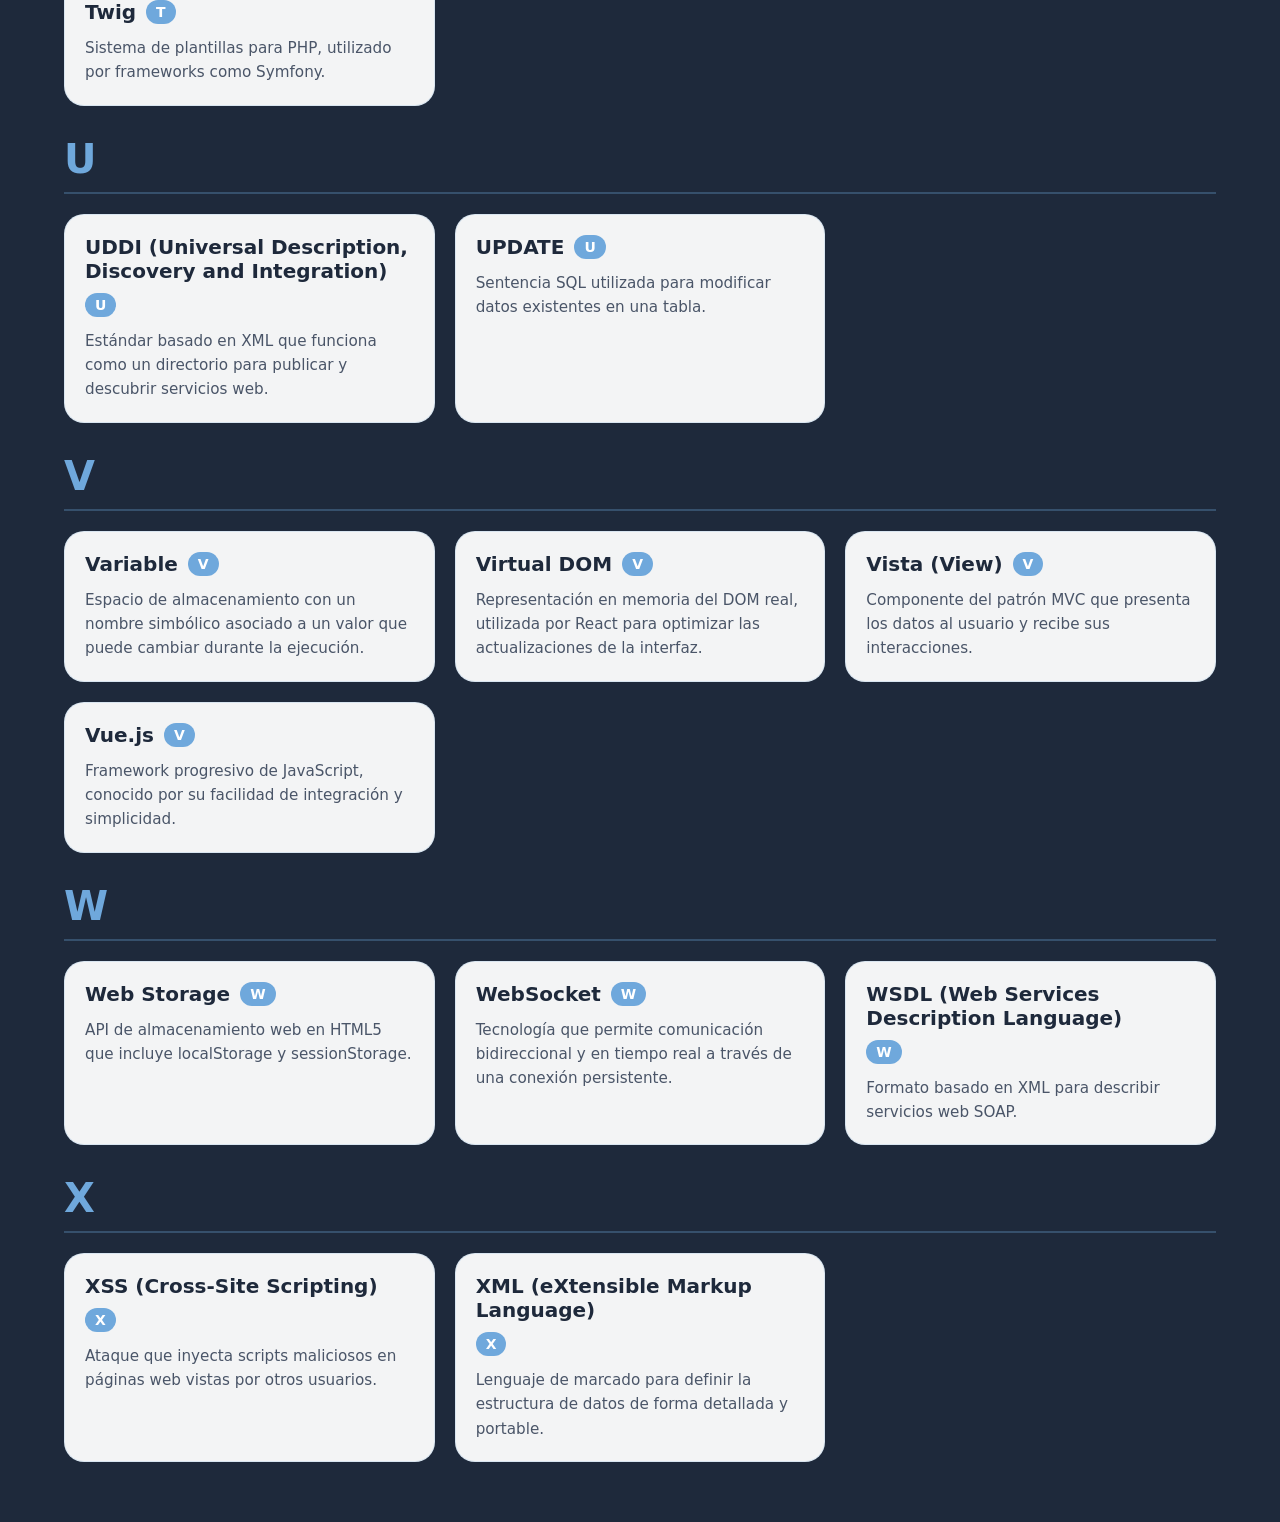
==== commit 05696c3a: "fix: orden del menu" ====
--- a/glossary.html
+++ b/glossary.html
@@ -178,8 +178,8 @@
             <ul class="nav-menu">
                 <li><a href="index.html" class="nav-link"><i class="fas fa-play"></i> Cuestionario</a></li>
                 <li><a href="review.html" class="nav-link"><i class="fas fa-flag"></i> Repaso <span id="navReviewCount" class="nav-badge">0</span></a></li>
+                <li><a href="excluded.html" class="nav-link"><i class="fas fa-eye-slash"></i> Excluidas <span id="navExcludedCount" class="nav-badge">0</span></a></li>
                 <li><a href="glossary.html" class="nav-link active"><i class="fas fa-book"></i> Glosario</a></li>
-                <li><a href="excluded.html" class="nav-link"><i class="fas fa-eye-slash"></i> Excluidas <span id="navExcludedCount" class="nav-badge">0</span></a></li>
             </ul>
         </div>
     </nav>
